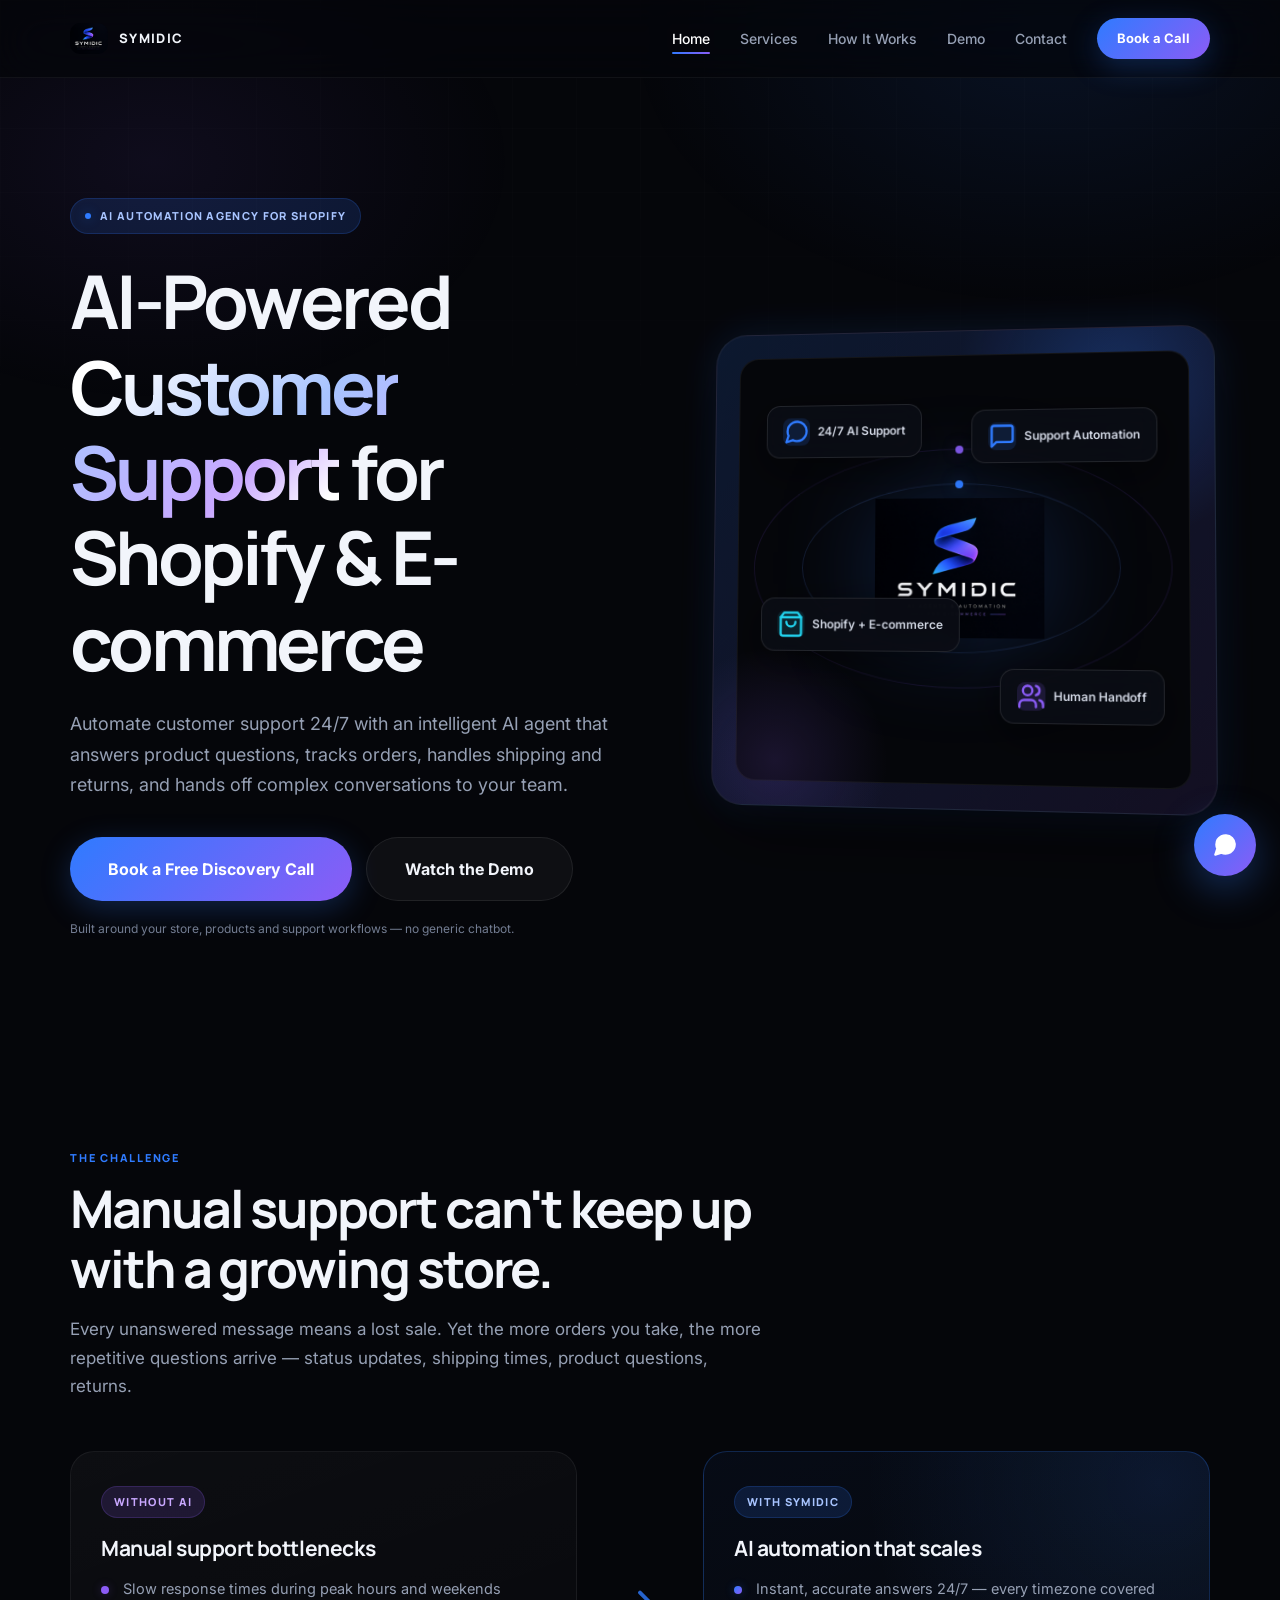
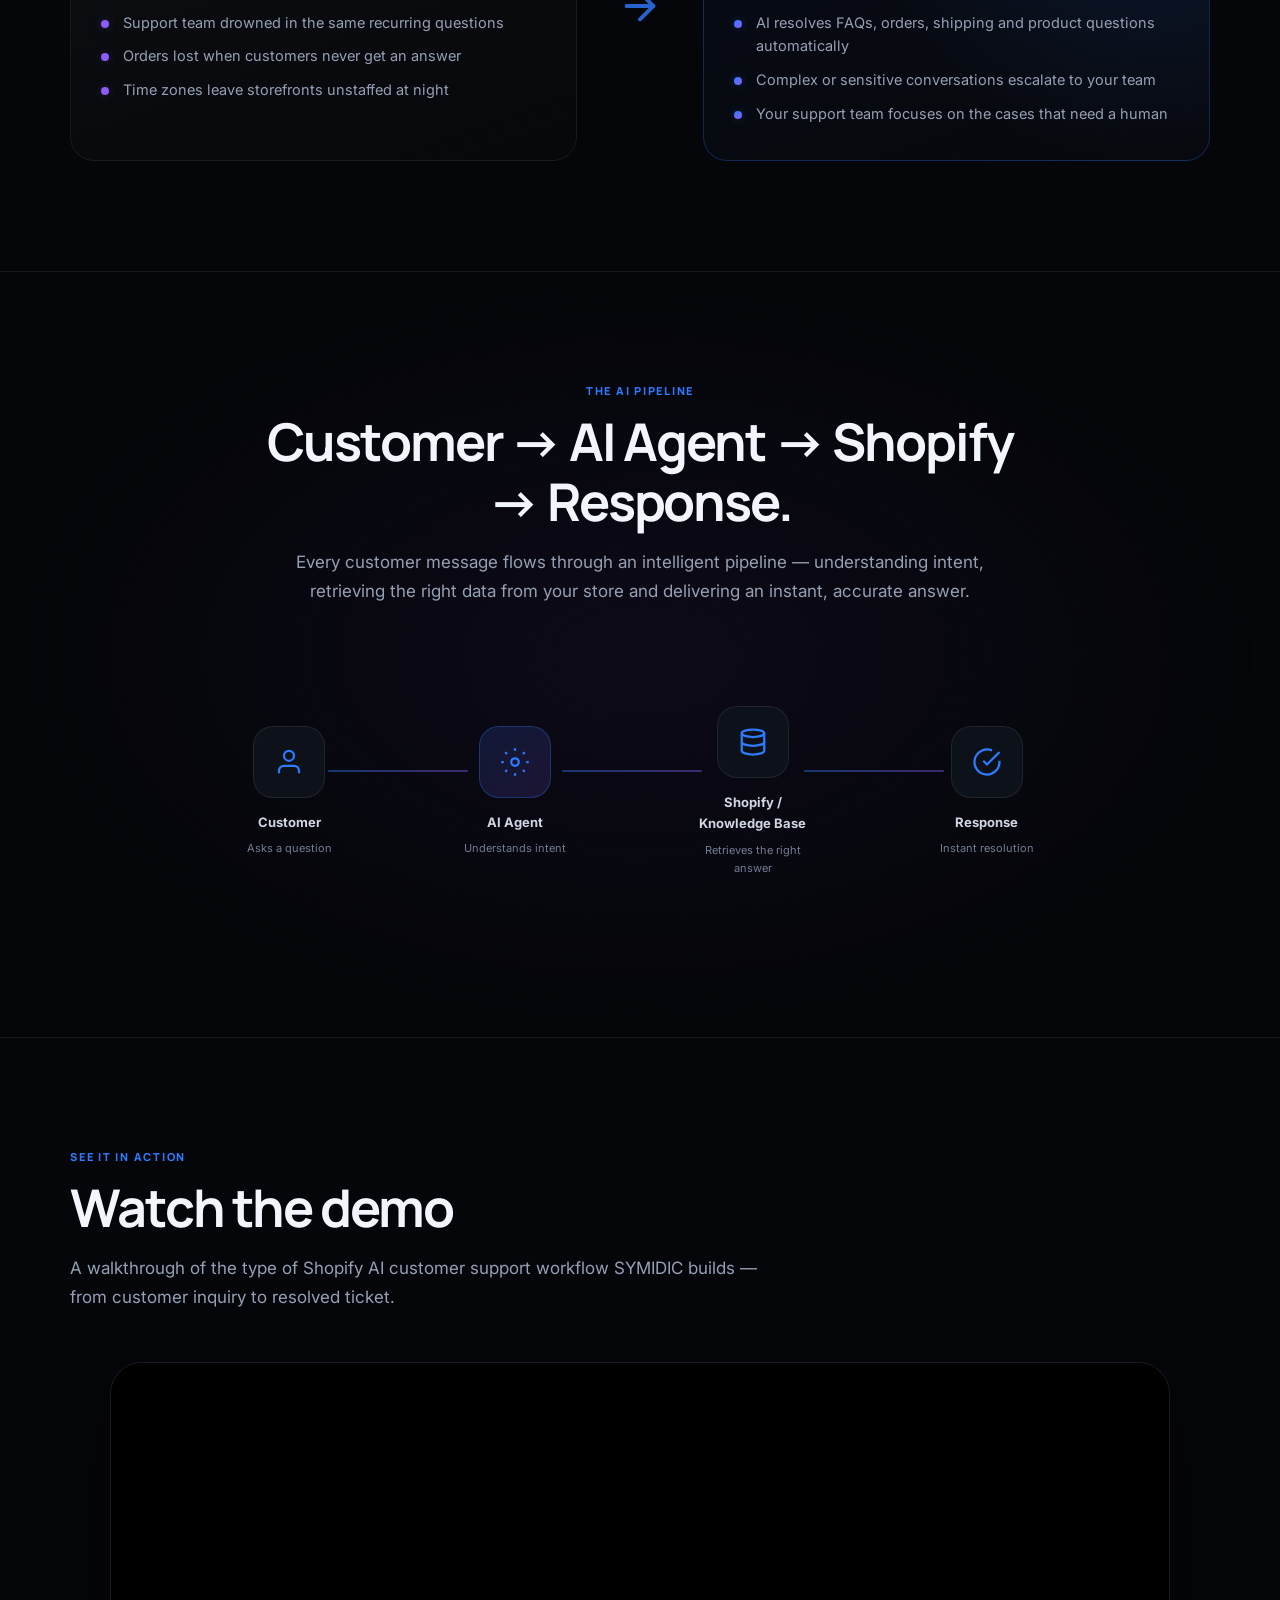
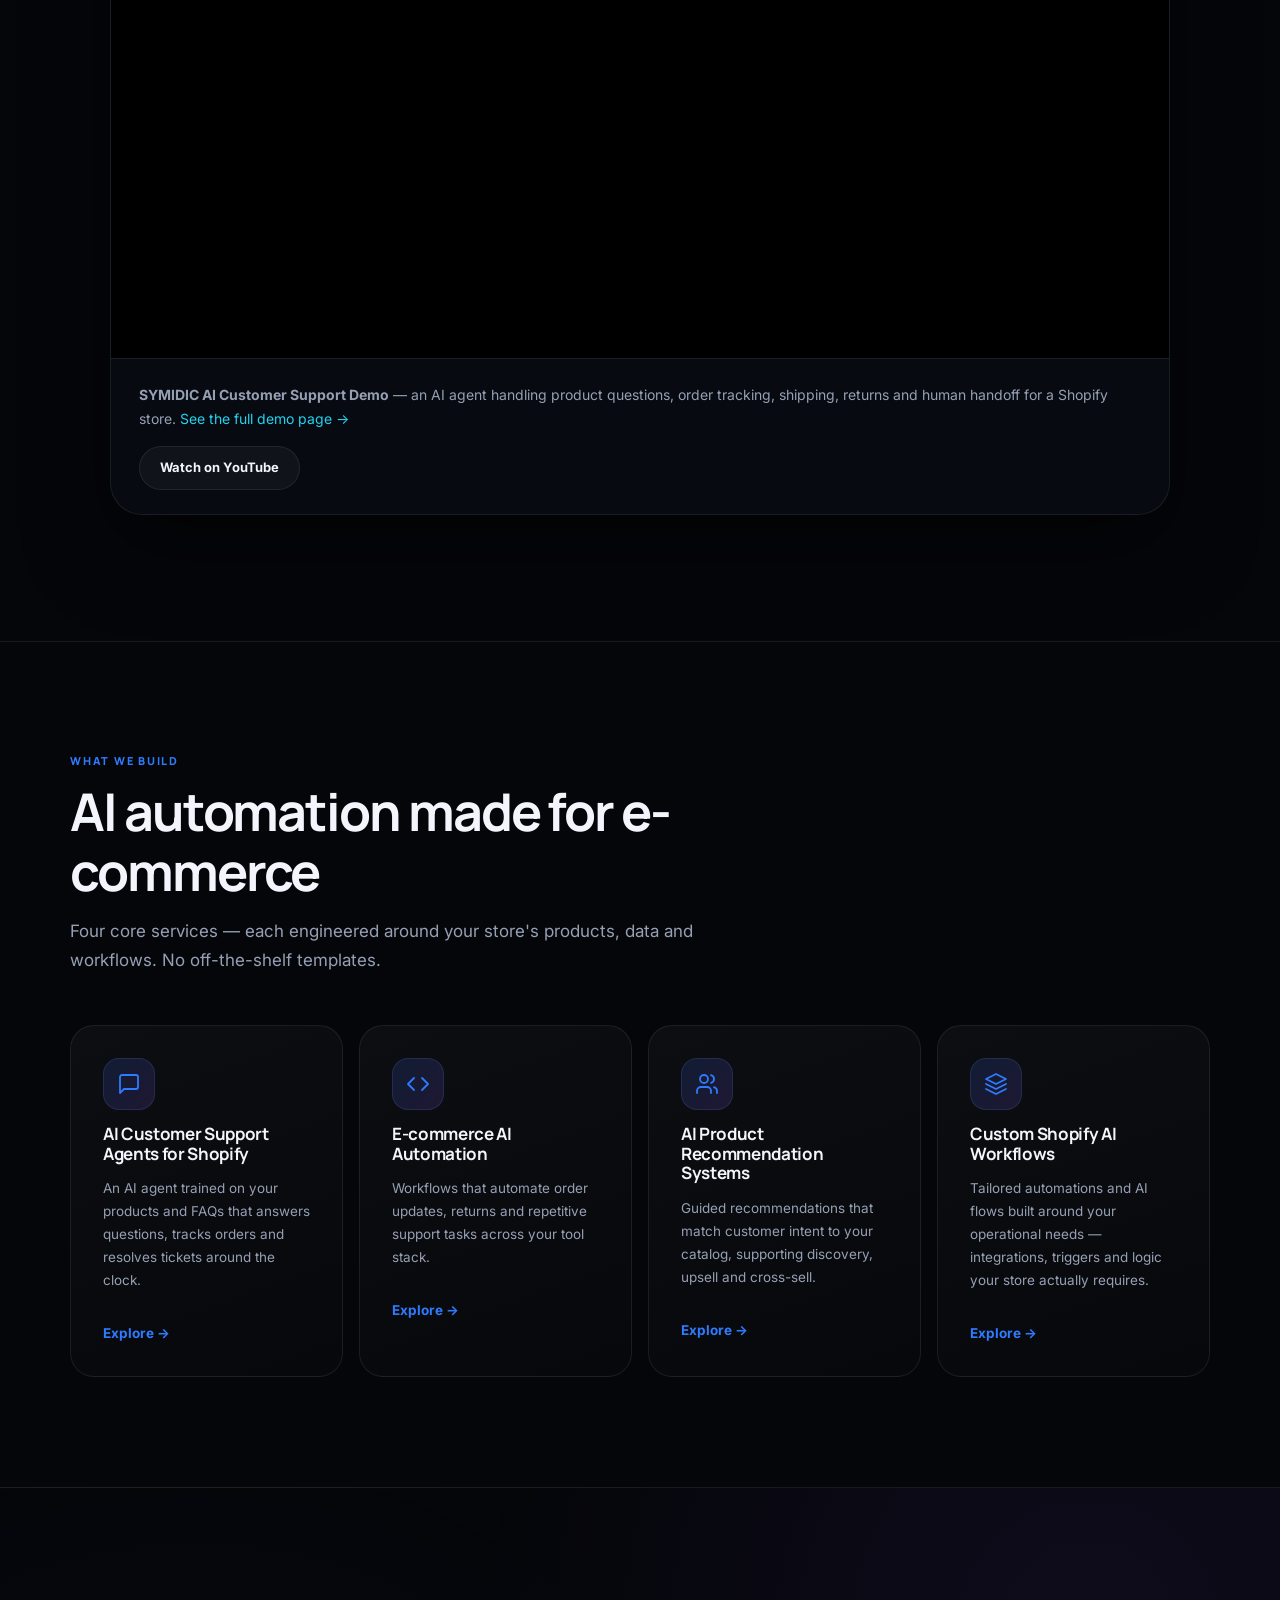
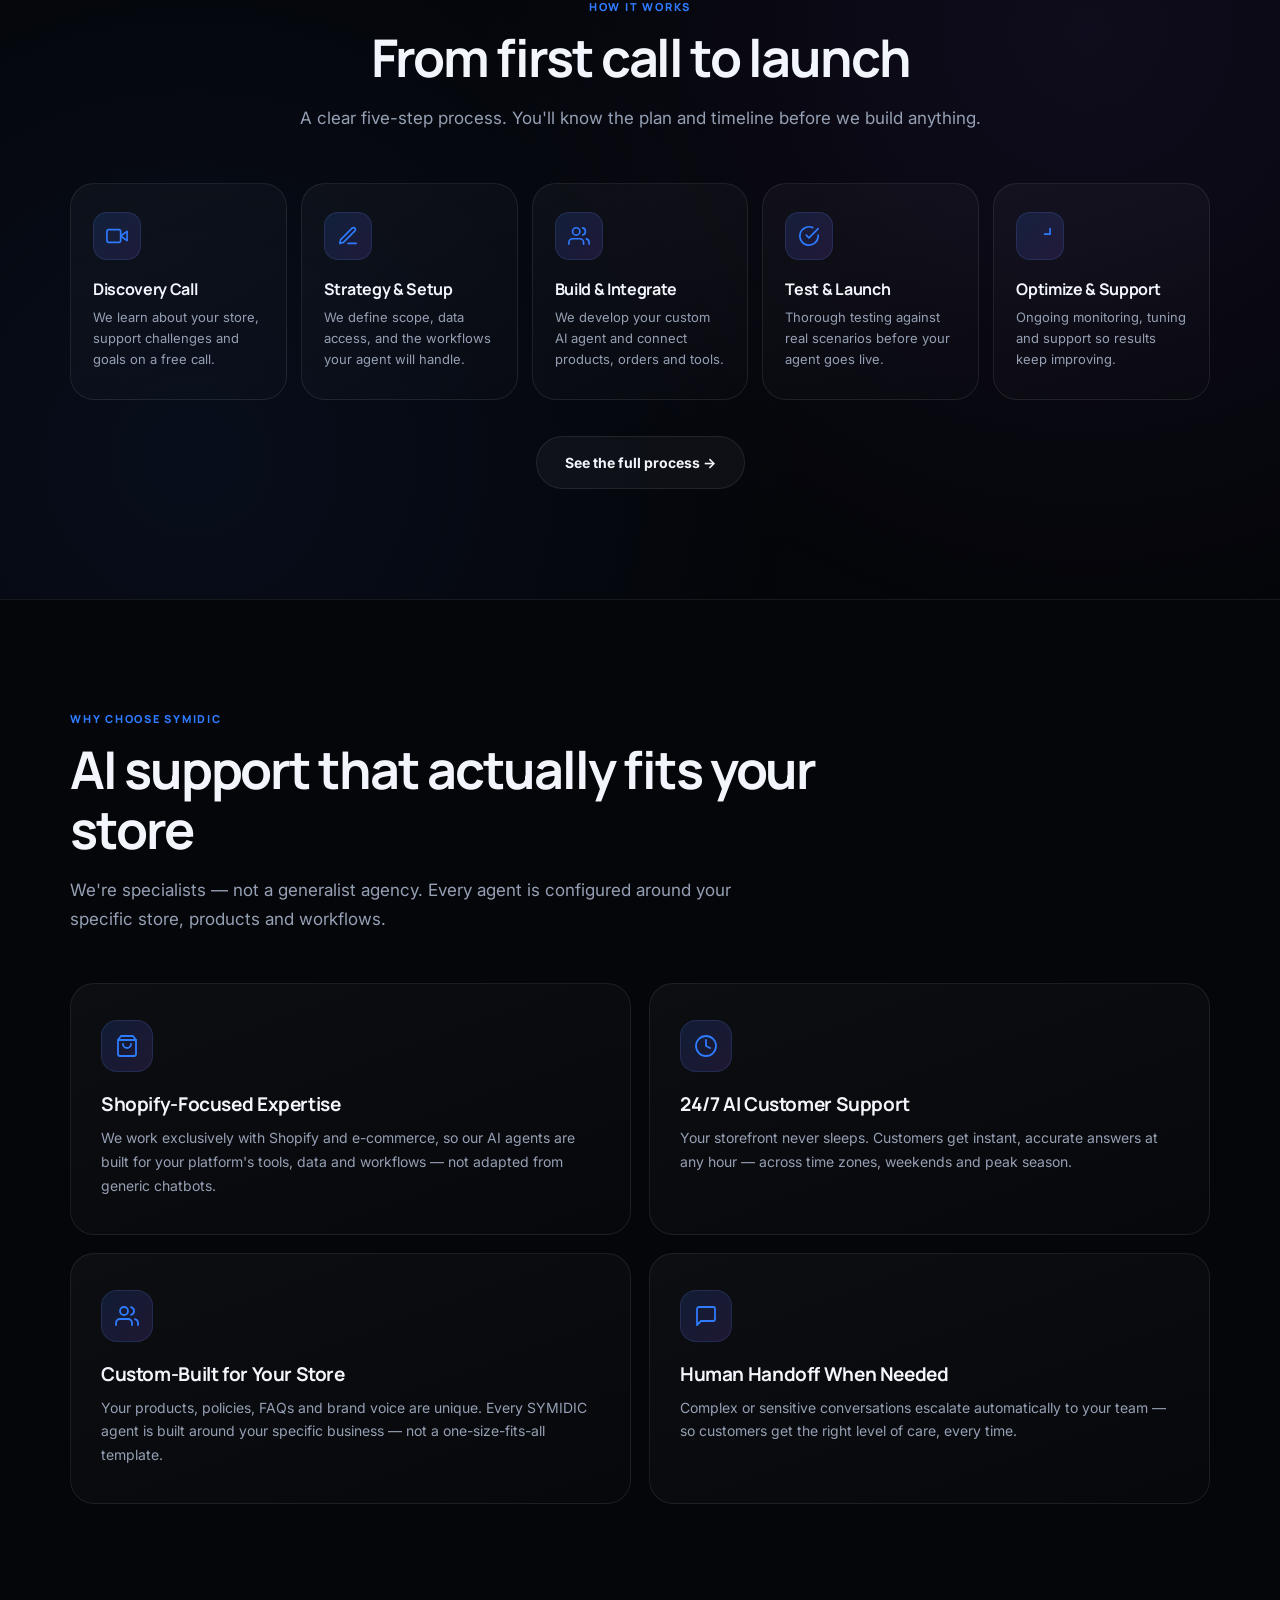
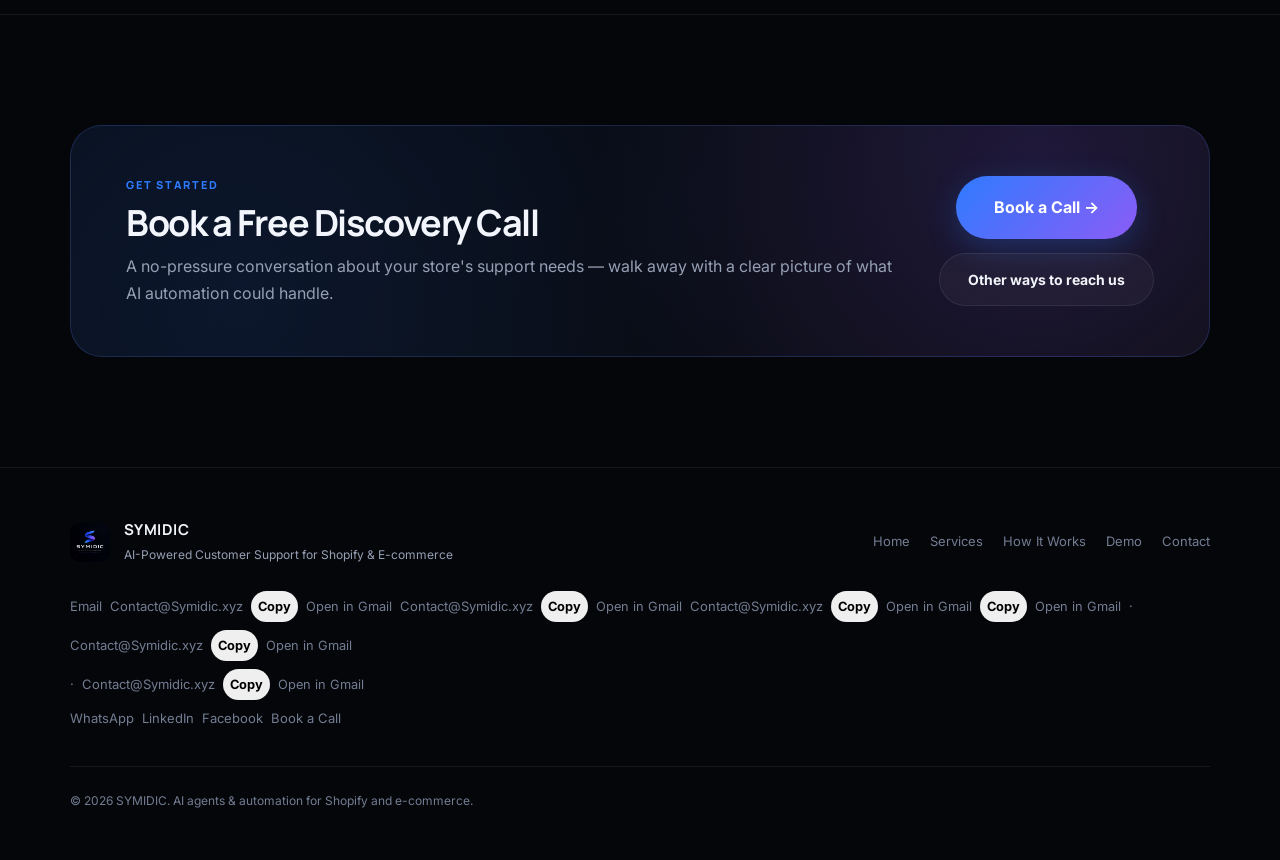
==== index.html @ 4565d1d0 "Update demo video and email links" ====
﻿<!DOCTYPE html>
<html lang="en">
<head>
  <meta charset="utf-8">
  <meta name="viewport" content="width=device-width, initial-scale=1">
  <title>SYMIDIC | AI Customer Support & Automation for Shopify E-commerce</title>
  <meta name="description" content="SYMIDIC is an AI automation agency for Shopify & e-commerce. We build AI customer support agents, e-commerce automation, product recommendations and custom Shopify AI workflows with 24/7 human handoff.">
  <meta name="keywords" content="AI automation agency, Shopify AI agent, AI customer support, e-commerce automation, Shopify AI automation, AI customer support agents for Shopify">
  <meta name="robots" content="index, follow, max-image-preview:large">
  <meta name="theme-color" content="#05060a">
  <link rel="canonical" href="https://symidic.xyz/">

  <!-- Open Graph -->
  <meta property="og:type" content="website">
  <meta property="og:site_name" content="SYMIDIC">
  <meta property="og:title" content="SYMIDIC | AI Customer Support & Automation for Shopify E-commerce">
  <meta property="og:description" content="AI automation agency for Shopify & e-commerce. AI customer support agents, e-commerce automation, AI product recommendations and custom Shopify AI workflows.">
  <meta property="og:url" content="https://symidic.xyz/">
  <meta property="og:image" content="https://symidic.xyz/assets/img/og-image.png">
  <meta property="og:image:width" content="1200">
  <meta property="og:image:height" content="630">
  <meta property="og:locale" content="en_US">

  <!-- Twitter -->
  <meta name="twitter:card" content="summary_large_image">
  <meta name="twitter:title" content="SYMIDIC | AI Customer Support & Automation for Shopify E-commerce">
  <meta name="twitter:description" content="AI automation agency for Shopify & e-commerce. AI customer support agents, automation, recommendations and custom Shopify AI workflows.">
  <meta name="twitter:image" content="https://symidic.xyz/assets/img/og-image.png">

  <!-- JSON-LD Structured Data -->
  <script type="application/ld+json">
  {
    "@context": "https://schema.org",
    "@type": "Organization",
    "name": "SYMIDIC",
    "url": "https://symidic.xyz/",
    "logo": {
      "@type": "ImageObject",
      "url": "https://symidic.xyz/assets/img/logo.png"
    },
    "description": "SYMIDIC is an AI automation agency focused on Shopify and e-commerce businesses. We build AI customer support agents, e-commerce automation, AI product recommendation systems and custom Shopify AI workflows.",
    "email": "Contact@Symidic.xyz",
    "sameAs": [
      "https://www.linkedin.com/in/ab-rehman-203a15419/",
      "https://www.facebook.com/profile.php",
      "https://wa.me/923037061168"
    ],
    "contactPoint": {
      "@type": "ContactPoint",
      "contactType": "customer support",
      "email": "Contact@Symidic.xyz",
      "url": "https://cal.com/symidic/symidic-discovery-call"
    }
  }
  </script>
  <script type="application/ld+json">
  {
    "@context": "https://schema.org",
    "@type": "Service",
    "serviceType": "AI automation for Shopify and e-commerce",
    "provider": {
      "@type": "Organization",
      "name": "SYMIDIC",
      "url": "https://symidic.xyz/"
    },
    "areaServed": "Worldwide",
    "description": "AI-powered customer support agents, e-commerce AI automation, AI product recommendation systems and custom Shopify AI workflows built for Shopify stores and e-commerce businesses.",
    "offers": {
      "@type": "Offer",
      "url": "https://symidic.xyz/services.html",
      "availability": "https://schema.org/InStock"
    }
  }
  </script>

  <!-- Fonts -->
  <link rel="preconnect" href="https://fonts.googleapis.com">
  <link rel="preconnect" href="https://fonts.gstatic.com" crossorigin>
  <link href="https://fonts.googleapis.com/css2?family=Inter:wght@400;500;600;700&family=Manrope:wght@400;500;600;700;800&display=swap" rel="stylesheet">

  <!-- Favicon -->
  <link rel="icon" type="image/png" sizes="128x128" href="assets/img/favicon.png">
  <link rel="apple-touch-icon" href="assets/img/logo.png">

  <!-- Styles -->
  <link rel="stylesheet" href="assets/css/styles.css">
</head>
<body>

  <!-- Scroll Progress -->
  <div class="scroll-progress" aria-hidden="true"></div>

  <!-- ================================================================
       NAVIGATION
       ================================================================ -->
  <header class="nav">
    <div class="container nav-inner">
      <a class="brand" href="index.html" aria-label="SYMIDIC home">
        <img src="assets/img/logo-nav.png" alt="SYMIDIC logo" width="38" height="31">
        <span>SYMIDIC</span>
      </a>
      <nav class="nav-links" aria-label="Primary navigation">
        <a class="active" href="index.html">Home</a>
        <a href="services.html">Services</a>
        <a href="how-it-works.html">How It Works</a>
        <a href="demo.html">Demo</a>
        <a href="contact.html">Contact</a>
        <a class="btn btn-primary btn-sm" href="https://cal.com/symidic/symidic-discovery-call" target="_blank" rel="noopener">Book a Call</a>
      </nav>
      <button class="menu-toggle" aria-label="Toggle navigation">
        <span></span><span></span><span></span>
      </button>
    </div>
  </header>

  <main id="top">

    <!-- ================================================================
         1. HERO
         ================================================================ -->
    <section class="hero" aria-labelledby="hero-title">
      <div class="container hero-grid">
        <div>
          <div class="eyebrow hero-entrance">
            <span class="dot"></span> AI Automation Agency for Shopify
          </div>
          <h1 id="hero-title" class="hero-entrance hero-entrance-delay-1">
            AI-Powered <span class="gradient-spectrum">Customer Support</span> for Shopify &amp; E-commerce
          </h1>
          <p class="lead hero-entrance hero-entrance-delay-2">
            Automate customer support 24/7 with an intelligent AI agent that answers product questions, tracks orders, handles shipping and returns, and hands off complex conversations to your team.
          </p>
          <div class="hero-actions hero-entrance hero-entrance-delay-3">
            <a class="btn btn-primary btn-lg" href="https://cal.com/symidic/symidic-discovery-call" target="_blank" rel="noopener">Book a Free Discovery Call</a>
            <a class="btn btn-secondary btn-lg" href="demo.html">Watch the Demo</a>
          </div>
          <div class="hero-note hero-entrance hero-entrance-delay-4">Built around your store, products and support workflows — no generic chatbot.</div>
        </div>

        <div class="hero-visual hero-entrance hero-entrance-delay-2">
          <div class="visual-core">
            <div class="orbit"></div>
            <div class="orbit orbit-2"></div>
            <img class="logo-mark" src="assets/img/logo-hero.png" alt="SYMIDIC AI customer support and automation for Shopify stores" width="170" height="170">

            <div class="float-card fc-1">
              <span class="fc-icon blue">
                <svg viewBox="0 0 24 24" fill="none" stroke="currentColor" stroke-width="2" stroke-linecap="round" stroke-linejoin="round"><path d="M21 11.5a8.38 8.38 0 0 1-.9 3.8 8.5 8.5 0 0 1-7.6 4.7 8.38 8.38 0 0 1-3.8-.9L3 21l1.9-5.7a8.38 8.38 0 0 1-.9-3.8 8.5 8.5 0 0 1 4.7-7.6 8.38 8.38 0 0 1 3.8-.9h.5a8.48 8.48 0 0 1 8 8v.5z"></path></svg>
              </span> 24/7 AI Support
            </div>
            <div class="float-card fc-2">
              <span class="fc-icon violet">
                <svg viewBox="0 0 24 24" fill="none" stroke="currentColor" stroke-width="2" stroke-linecap="round" stroke-linejoin="round"><path d="M16 21v-2a4 4 0 0 0-4-4H6a4 4 0 0 0-4 4v2"></path><circle cx="9" cy="7" r="4"></circle><path d="M22 21v-2a4 4 0 0 0-3-3.87"></path><path d="M16 3.13a4 4 0 0 1 0 7.75"></path></svg>
              </span> Human Handoff
            </div>
            <div class="float-card fc-3">
              <span class="fc-icon cyan">
                <svg viewBox="0 0 24 24" fill="none" stroke="currentColor" stroke-width="2" stroke-linecap="round" stroke-linejoin="round"><path d="M6 2L3 6v14a2 2 0 0 0 2 2h14a2 2 0 0 0 2-2V6l-3-4z"></path><line x1="3" y1="6" x2="21" y2="6"></line><path d="M16 10a4 4 0 0 1-8 0"></path></svg>
              </span> Shopify + E-commerce
            </div>
            <div class="float-card fc-4">
              <span class="fc-icon blue">
                <svg viewBox="0 0 24 24" fill="none" stroke="currentColor" stroke-width="2" stroke-linecap="round" stroke-linejoin="round"><path d="M21 15a2 2 0 0 1-2 2H7l-4 4V5a2 2 0 0 1 2-2h14a2 2 0 0 1 2 2z"></path></svg>
              </span> Support Automation
            </div>
          </div>
        </div>
      </div>
    </section>

    <!-- ================================================================
         2. PROBLEM / SOLUTION
         ================================================================ -->
    <section class="section" id="problem" aria-labelledby="problem-title">
      <div class="container">
        <div class="section-head reveal">
          <div class="kicker">The challenge</div>
          <h2 id="problem-title">Manual support can't keep up with a growing store.</h2>
          <p class="section-sub">Every unanswered message means a lost sale. Yet the more orders you take, the more repetitive questions arrive — status updates, shipping times, product questions, returns.</p>
        </div>

        <div class="problem-grid">
          <article class="ps-card pain reveal">
            <div class="ps-tag pain">Without AI</div>
            <h3>Manual support bottlenecks</h3>
            <ul>
              <li>Slow response times during peak hours and weekends</li>
              <li>Support team drowned in the same recurring questions</li>
              <li>Orders lost when customers never get an answer</li>
              <li>Time zones leave storefronts unstaffed at night</li>
            </ul>
          </article>

          <div class="ps-arrow reveal reveal-delay-2" aria-hidden="true">
            <svg viewBox="0 0 24 24" fill="none" stroke="currentColor" stroke-width="2" stroke-linecap="round" stroke-linejoin="round"><line x1="5" y1="12" x2="19" y2="12"></line><polyline points="12 5 19 12 12 19"></polyline></svg>
          </div>

          <article class="ps-card solution reveal reveal-delay-1">
            <div class="ps-tag solution">With SYMIDIC</div>
            <h3>AI automation that scales</h3>
            <ul>
              <li>Instant, accurate answers 24/7 — every timezone covered</li>
              <li>AI resolves FAQs, orders, shipping and product questions automatically</li>
              <li>Complex or sensitive conversations escalate to your team</li>
              <li>Your support team focuses on the cases that need a human</li>
            </ul>
          </article>
        </div>
      </div>
    </section>

    <!-- ================================================================
         3. AI WORKFLOW
         ================================================================ -->
    <section class="section agent-section" id="flow" aria-labelledby="flow-title">
      <div class="container">
        <div class="section-head center reveal">
          <div class="kicker">The AI pipeline</div>
          <h2 id="flow-title">Customer → AI Agent → Shopify → Response.</h2>
          <p class="section-sub" style="margin-left:auto;margin-right:auto;">Every customer message flows through an intelligent pipeline — understanding intent, retrieving the right data from your store and delivering an instant, accurate answer.</p>
        </div>

        <div class="agent-flow reveal" aria-hidden="true">
          <!-- Customer -->
          <div class="af-node">
            <div class="af-icon">
              <svg viewBox="0 0 24 24"><path d="M20 21v-2a4 4 0 0 0-4-4H8a4 4 0 0 0-4 4v2"></path><circle cx="12" cy="7" r="4"></circle></svg>
            </div>
            <div class="af-label">Customer</div>
            <div class="af-sublabel">Asks a question</div>
          </div>

          <div class="af-connector"></div>

          <!-- AI Agent -->
          <div class="af-node agent">
            <div class="af-icon">
              <svg viewBox="0 0 24 24"><circle cx="12" cy="12" r="3"></circle><path d="M12 1v2M12 21v2M4.22 4.22l1.42 1.42M18.36 18.36l1.42 1.42M1 12h2M21 12h2M4.22 19.78l1.42-1.42M18.36 5.64l1.42-1.42"></path></svg>
            </div>
            <div class="af-label">AI Agent</div>
            <div class="af-sublabel">Understands intent</div>
          </div>

          <div class="af-connector"></div>

          <!-- Shopify / Knowledge Base -->
          <div class="af-node">
            <div class="af-icon">
              <svg viewBox="0 0 24 24"><ellipse cx="12" cy="5" rx="9" ry="3"></ellipse><path d="M21 12c0 1.66-4 3-9 3s-9-1.34-9-3"></path><path d="M3 5v14c0 1.66 4 3 9 3s9-1.34 9-3V5"></path></svg>
            </div>
            <div class="af-label">Shopify / Knowledge Base</div>
            <div class="af-sublabel">Retrieves the right answer</div>
          </div>

          <div class="af-connector"></div>

          <!-- Response -->
          <div class="af-node">
            <div class="af-icon">
              <svg viewBox="0 0 24 24"><path d="M22 11.08V12a10 10 0 1 1-5.93-9.14"></path><polyline points="22 4 12 14.01 9 11.01"></polyline></svg>
            </div>
            <div class="af-label">Response</div>
            <div class="af-sublabel">Instant resolution</div>
          </div>
        </div>
      </div>
    </section>

    <!-- ================================================================
         4. DEMO PREVIEW
         ================================================================ -->
    <section class="section" id="demo" aria-labelledby="demo-title">
      <div class="container">
        <div class="section-head reveal">
          <div class="kicker">See it in action</div>
          <h2 id="demo-title">Watch the demo</h2>
          <p class="section-sub">A walkthrough of the type of Shopify AI customer support workflow SYMIDIC builds — from customer inquiry to resolved ticket.</p>
        </div>

        <figure class="demo-wrap reveal">
          <div class="video-container">
            <iframe
              src="https://www.youtube.com/embed/1yyhSkrMWWg"
              title="SYMIDIC AI demo video — AI customer support for Shopify stores"
              width="560"
              height="315"
              frameborder="0"
              loading="lazy"
              referrerpolicy="strict-origin-when-cross-origin"
              allow="accelerometer; autoplay; clipboard-write; encrypted-media; gyroscope; picture-in-picture; web-share"
              allowfullscreen></iframe>
          </div>
          <figcaption class="demo-caption">
            <p><strong>SYMIDIC AI Customer Support Demo</strong> — an AI agent handling product questions, order tracking, shipping, returns and human handoff for a Shopify store. <a href="demo.html" style="color:var(--cyan);">See the full demo page →</a></p>
            <div style="margin-top:16px;">
              <a class="btn btn-secondary btn-sm" href="https://youtu.be/1yyhSkrMWWg" target="_blank" rel="noopener">Watch on YouTube</a>
            </div>
          </figcaption>
        </figure>
      </div>
    </section>

    <!-- ================================================================
         5. SERVICES
         ================================================================ -->
    <section class="section" id="services" aria-labelledby="services-title">
      <div class="container">
        <div class="section-head reveal">
          <div class="kicker">What we build</div>
          <h2 id="services-title">AI automation made for e-commerce</h2>
          <p class="section-sub">Four core services — each engineered around your store's products, data and workflows. No off-the-shelf templates.</p>
        </div>

        <div class="grid-4">
          <article class="service-card reveal">
            <div class="svc-icon">
              <svg viewBox="0 0 24 24" fill="none" stroke="currentColor" stroke-width="1.8" stroke-linecap="round" stroke-linejoin="round"><path d="M21 15a2 2 0 0 1-2 2H7l-4 4V5a2 2 0 0 1 2-2h14a2 2 0 0 1 2 2z"></path></svg>
            </div>
            <h3>AI Customer Support Agents for Shopify</h3>
            <p>An AI agent trained on your products and FAQs that answers questions, tracks orders and resolves tickets around the clock.</p>
            <a class="link-arrow" href="services.html">Explore →</a>
          </article>

          <article class="service-card reveal reveal-delay-1">
            <div class="svc-icon">
              <svg viewBox="0 0 24 24" fill="none" stroke="currentColor" stroke-width="1.8" stroke-linecap="round" stroke-linejoin="round"><polyline points="16 18 22 12 16 6"></polyline><polyline points="8 6 2 12 8 18"></polyline></svg>
            </div>
            <h3>E-commerce AI Automation</h3>
            <p>Workflows that automate order updates, returns and repetitive support tasks across your tool stack.</p>
            <a class="link-arrow" href="services.html">Explore →</a>
          </article>

          <article class="service-card reveal reveal-delay-2">
            <div class="svc-icon">
              <svg viewBox="0 0 24 24" fill="none" stroke="currentColor" stroke-width="1.8" stroke-linecap="round" stroke-linejoin="round"><path d="M16 21v-2a4 4 0 0 0-4-4H6a4 4 0 0 0-4 4v2"></path><circle cx="9" cy="7" r="4"></circle><path d="M22 21v-2a4 4 0 0 0-3-3.87"></path><path d="M16 3.13a4 4 0 0 1 0 7.75"></path></svg>
            </div>
            <h3>AI Product Recommendation Systems</h3>
            <p>Guided recommendations that match customer intent to your catalog, supporting discovery, upsell and cross-sell.</p>
            <a class="link-arrow" href="services.html">Explore →</a>
          </article>

          <article class="service-card reveal reveal-delay-3">
            <div class="svc-icon">
              <svg viewBox="0 0 24 24" fill="none" stroke="currentColor" stroke-width="1.8" stroke-linecap="round" stroke-linejoin="round"><path d="M12 2L2 7l10 5 10-5-10-5z"></path><path d="M2 17l10 5 10-5"></path><path d="M2 12l10 5 10-5"></path></svg>
            </div>
            <h3>Custom Shopify AI Workflows</h3>
            <p>Tailored automations and AI flows built around your operational needs — integrations, triggers and logic your store actually requires.</p>
            <a class="link-arrow" href="services.html">Explore →</a>
          </article>
        </div>
      </div>
    </section>

    <!-- ================================================================
         6. HOW IT WORKS (preview)
         ================================================================ -->
    <section class="section process-section" id="process" aria-labelledby="process-title">
      <div class="container">
        <div class="section-head center reveal">
          <div class="kicker">How it works</div>
          <h2 id="process-title">From first call to launch</h2>
          <p class="section-sub" style="margin-left:auto;margin-right:auto;">A clear five-step process. You'll know the plan and timeline before we build anything.</p>
        </div>

        <div class="process-steps">
          <div class="process-step reveal">
            <div class="ps-dot">
              <svg viewBox="0 0 24 24" fill="none" stroke="currentColor" stroke-width="2" stroke-linecap="round" stroke-linejoin="round"><path d="M23 7l-7 5 7 5V7z"></path><rect x="1" y="5" width="15" height="14" rx="2" ry="2"></rect></svg>
            </div>
            <h3>Discovery Call</h3>
            <p>We learn about your store, support challenges and goals on a free call.</p>
          </div>
          <div class="process-step reveal reveal-delay-1">
            <div class="ps-dot">
              <svg viewBox="0 0 24 24" fill="none" stroke="currentColor" stroke-width="2" stroke-linecap="round" stroke-linejoin="round"><path d="M12 20h9"></path><path d="M16.5 3.5a2.121 2.121 0 0 1 3 3L7 19l-4 1 1-4L16.5 3.5z"></path></svg>
            </div>
            <h3>Strategy &amp; Setup</h3>
            <p>We define scope, data access, and the workflows your agent will handle.</p>
          </div>
          <div class="process-step reveal reveal-delay-2">
            <div class="ps-dot">
              <svg viewBox="0 0 24 24" fill="none" stroke="currentColor" stroke-width="2" stroke-linecap="round" stroke-linejoin="round"><path d="M17 21v-2a4 4 0 0 0-4-4H5a4 4 0 0 0-4 4v2"></path><circle cx="9" cy="7" r="4"></circle><path d="M23 21v-2a4 4 0 0 0-3-3.87"></path><path d="M16 3.13a4 4 0 0 1 0 7.75"></path></svg>
            </div>
            <h3>Build &amp; Integrate</h3>
            <p>We develop your custom AI agent and connect products, orders and tools.</p>
          </div>
          <div class="process-step reveal reveal-delay-3">
            <div class="ps-dot">
              <svg viewBox="0 0 24 24" fill="none" stroke="currentColor" stroke-width="2" stroke-linecap="round" stroke-linejoin="round"><path d="M22 11.08V12a10 10 0 1 1-5.93-9.14"></path><polyline points="22 4 12 14.01 9 11.01"></polyline></svg>
            </div>
            <h3>Test &amp; Launch</h3>
            <p>Thorough testing against real scenarios before your agent goes live.</p>
          </div>
          <div class="process-step reveal reveal-delay-4">
            <div class="ps-dot">
              <svg viewBox="0 0 24 24" fill="none" stroke="currentColor" stroke-width="2" stroke-linecap="round" stroke-linejoin="round"><polyline points="23 4 23 10 17 10"></polyline><polyline points="20.49 15a9 9 0 1 1-2.12-9.36L23 10"></polyline></svg>
            </div>
            <h3>Optimize &amp; Support</h3>
            <p>Ongoing monitoring, tuning and support so results keep improving.</p>
          </div>
        </div>

        <div style="text-align:center;margin-top:36px;">
          <a class="btn btn-secondary" href="how-it-works.html">See the full process →</a>
        </div>
      </div>
    </section>

    <!-- ================================================================
         7. WHY CHOOSE SYMIDIC
         ================================================================ -->
    <section class="section" id="why" aria-labelledby="why-title">
      <div class="container">
        <div class="section-head reveal">
          <div class="kicker">Why choose SYMIDIC</div>
          <h2 id="why-title">AI support that actually fits your store</h2>
          <p class="section-sub">We're specialists — not a generalist agency. Every agent is configured around your specific store, products and workflows.</p>
        </div>

        <div class="why-grid">
          <article class="why-card reveal">
            <div class="why-icon">
              <svg viewBox="0 0 24 24" fill="none" stroke="currentColor" stroke-width="1.8" stroke-linecap="round" stroke-linejoin="round"><path d="M6 2L3 6v14a2 2 0 0 0 2 2h14a2 2 0 0 0 2-2V6l-3-4z"></path><line x1="3" y1="6" x2="21" y2="6"></line><path d="M16 10a4 4 0 0 1-8 0"></path></svg>
            </div>
            <h3>Shopify-Focused Expertise</h3>
            <p>We work exclusively with Shopify and e-commerce, so our AI agents are built for your platform's tools, data and workflows — not adapted from generic chatbots.</p>
          </article>

          <article class="why-card reveal reveal-delay-1">
            <div class="why-icon">
              <svg viewBox="0 0 24 24" fill="none" stroke="currentColor" stroke-width="1.8" stroke-linecap="round" stroke-linejoin="round"><circle cx="12" cy="12" r="10"></circle><polyline points="12 6 12 12 16 14"></polyline></svg>
            </div>
            <h3>24/7 AI Customer Support</h3>
            <p>Your storefront never sleeps. Customers get instant, accurate answers at any hour — across time zones, weekends and peak season.</p>
          </article>

          <article class="why-card reveal reveal-delay-2">
            <div class="why-icon">
              <svg viewBox="0 0 24 24" fill="none" stroke="currentColor" stroke-width="1.8" stroke-linecap="round" stroke-linejoin="round"><path d="M17 21v-2a4 4 0 0 0-4-4H5a4 4 0 0 0-4 4v2"></path><circle cx="9" cy="7" r="4"></circle><path d="M23 21v-2a4 4 0 0 0-3-3.87"></path><path d="M16 3.13a4 4 0 0 1 0 7.75"></path></svg>
            </div>
            <h3>Custom-Built for Your Store</h3>
            <p>Your products, policies, FAQs and brand voice are unique. Every SYMIDIC agent is built around your specific business — not a one-size-fits-all template.</p>
          </article>

          <article class="why-card reveal reveal-delay-3">
            <div class="why-icon">
              <svg viewBox="0 0 24 24" fill="none" stroke="currentColor" stroke-width="1.8" stroke-linecap="round" stroke-linejoin="round"><path d="M21 15a2 2 0 0 1-2 2H7l-4 4V5a2 2 0 0 1 2-2h14a2 2 0 0 1 2 2z"></path></svg>
            </div>
            <h3>Human Handoff When Needed</h3>
            <p>Complex or sensitive conversations escalate automatically to your team — so customers get the right level of care, every time.</p>
          </article>
        </div>
      </div>
    </section>

    <!-- ================================================================
         8. CTA
         ================================================================ -->
    <section class="section" id="contact" aria-labelledby="contact-title">
      <div class="container">
        <div class="cta-banner reveal">
          <div>
            <div class="kicker" style="margin-bottom:8px;">Get started</div>
            <h2 id="contact-title">Book a Free Discovery Call</h2>
            <p>A no-pressure conversation about your store's support needs — walk away with a clear picture of what AI automation could handle.</p>
          </div>
          <div style="display:flex;flex-direction:column;gap:14px;align-items:center;">
            <a class="btn btn-primary btn-lg" href="https://cal.com/symidic/symidic-discovery-call" target="_blank" rel="noopener">Book a Call →</a>
            <a class="btn btn-secondary" href="contact.html">Other ways to reach us</a>
          </div>
        </div>
      </div>
    </section>

  </main>

  <!-- ================================================================
       FOOTER
       ================================================================ -->
  <footer class="footer">
    <div class="container">
      <div class="footer-grid">
        <div class="footer-brand">
          <img src="assets/img/logo.png" alt="SYMIDIC logo" width="40" height="40">
          <div>
            <strong>SYMIDIC</strong>
            <p>AI-Powered Customer Support for Shopify &amp; E-commerce</p>
          </div>
        </div>
        <div class="footer-links">
          <a href="index.html">Home</a>
          <a href="services.html">Services</a>
          <a href="how-it-works.html">How It Works</a>
          <a href="demo.html">Demo</a>
          <a href="contact.html">Contact</a>
        </div>
      </div>
      <div class="footer-grid" style="justify-content:space-between;margin-top:26px;">
        <div class="footer-links">
                    <span style="display:flex; flex-wrap:wrap; gap:8px; align-items:center;">
                      <span style="display:flex; flex-wrap:wrap; gap:8px; align-items:center;">
            <span style="display:flex; flex-wrap:wrap; gap:8px; align-items:center;"><span style="display:flex; flex-wrap:wrap; gap:8px; align-items:center;"><span style="display:flex; flex-wrap:wrap; gap:8px; align-items:center;"><span style="display:flex; flex-wrap:wrap; gap:8px; align-items:center;"><span style="display:flex; flex-wrap:wrap; gap:8px; align-items:center;"><span style="display:flex; flex-wrap:wrap; gap:8px; align-items:center;"><a href="mailto:Contact@Symidic.xyz" target="_top">Email</a> <span>Contact@Symidic.xyz</span><button class="btn btn-ghost btn-sm copy-email" data-email="Contact@Symidic.xyz" style="font-size: 0.8rem; padding: 4px 6px;">Copy</button><a href="https://mail.google.com/mail/?view=cm&fs=1&to=Contact@Symidic.xyz" target="_blank" rel="noopener" style="font-size: 0.8rem;">Open in Gmail</a></span> <span>Contact@Symidic.xyz</span><button class="btn btn-ghost btn-sm copy-email" data-email="Contact@Symidic.xyz" style="font-size: 0.8rem; padding: 4px 6px;">Copy</button><a href="https://mail.google.com/mail/?view=cm&fs=1&to=Contact@Symidic.xyz" target="_blank" rel="noopener" style="font-size: 0.8rem;">Open in Gmail</a></span> <span>Contact@Symidic.xyz</span><button class="btn btn-ghost btn-sm copy-email" data-email="Contact@Symidic.xyz" style="font-size: 0.8rem; padding: 4px 6px;">Copy</button><a href="https://mail.google.com/mail/?view=cm&fs=1&to=Contact@Symidic.xyz" target="_blank" rel="noopener" style="font-size: 0.8rem;">Open in Gmail</a></span><button class="btn btn-ghost btn-sm copy-email" data-email="Contact@Symidic.xyz" style="font-size: 0.8rem; padding: 4px 6px;">Copy</button><a href="https://mail.google.com/mail/?view=cm&fs=1&to=Contact@Symidic.xyz" target="_blank" rel="noopener" style="font-size: 0.8rem;">Open in Gmail</a></span> · <span>Contact@Symidic.xyz</span>
            <button class="btn btn-ghost btn-sm copy-email" data-email="Contact@Symidic.xyz" style="font-size: 0.8rem; padding: 4px 6px;">Copy</button>
            <a href="https://mail.google.com/mail/?view=cm&fs=1&to=Contact@Symidic.xyz" target="_blank" rel="noopener" style="font-size: 0.8rem;">Open in Gmail</a>
          </span> · <span>Contact@Symidic.xyz</span>
            <button class="btn btn-ghost btn-sm copy-email" data-email="Contact@Symidic.xyz" style="font-size: 0.8rem; padding: 4px 6px;">Copy</button>
            <a href="https://mail.google.com/mail/?view=cm&fs=1&to=Contact@Symidic.xyz" target="_blank" rel="noopener" style="font-size: 0.8rem;">Open in Gmail</a>
          </span>
          <a href="https://wa.me/923037061168" target="_blank" rel="noopener">WhatsApp</a>
          <a href="https://www.linkedin.com/in/ab-rehman-203a15419/" target="_blank" rel="noopener" aria-label="SYMIDIC on LinkedIn">LinkedIn</a>
          <a href="https://www.facebook.com/profile.php" target="_blank" rel="noopener" aria-label="SYMIDIC on Facebook">Facebook</a>
          <a href="https://cal.com/symidic/symidic-discovery-call" target="_blank" rel="noopener">Book a Call</a>
        </div>
      </div>
      <div class="footer-bottom">
        <p>© 2026 SYMIDIC. AI agents &amp; automation for Shopify and e-commerce.</p>
      </div>
    </div>
  </footer>

  <!-- Chatbot Widget -->
  <button class="chat-toggle" aria-label="Open SYMIDIC AI Assistant">
    <svg viewBox="0 0 24 24" fill="none" stroke="white" stroke-width="2" stroke-linecap="round" stroke-linejoin="round"><path d="M21 11.5a8.38 8.38 0 0 1-.9 3.8 8.5 8.5 0 0 1-7.6 4.7 8.38 8.38 0 0 1-3.8-.9L3 21l1.9-5.7a8.38 8.38 0 0 1-.9-3.8 8.5 8.5 0 0 1 4.7-7.6 8.38 8.38 0 0 1 3.8-.9h.5a8.48 8.48 0 0 1 8 8v.5z"></path></svg>
  </button>

  <section class="chat-widget" aria-label="SYMIDIC AI Assistant" role="dialog" aria-live="polite">
    <div class="chat-head">
      <div class="chat-head-info">
        <strong>SYMIDIC AI Assistant</strong>
        <small>Ask about our solutions &amp; process</small>
      </div>
      <button class="chat-close" aria-label="Close chat">×</button>
    </div>
    <div class="chat-messages">
      <div class="msg bot">Hi! 👋 I'm SYMIDIC's AI Assistant. I can answer questions about our Shopify AI customer support solutions, e-commerce automation, product recommendations, custom Shopify AI workflows and how to get started. How can I help?</div>
    </div>
    <div class="chat-typing"><div class="typing-dots"><span></span><span></span><span></span></div></div>
    <div class="chat-suggestions"></div>
    <div class="chat-input-bar">
      <input aria-label="Ask a question" placeholder="Ask about SYMIDIC…" autocomplete="off">
      <button aria-label="Send message">
        <svg viewBox="0 0 24 24"><line x1="22" y1="2" x2="11" y2="13"></line><polygon points="22 2 15 22 11 13 2 9 22 2"></polygon></svg>
      </button>
    </div>
  </section>

  <!-- Scripts -->
  <script src="assets/js/main.js" defer></script>
  <script src="assets/js/chatbot.js" defer></script>

</body>
</html>
---- assets/css/styles.css ----
/* ========================================================================
   SYMIDIC — Design System & Styles
   Premium AI SaaS / Technology-Agency Aesthetic
   ======================================================================== */

/* --- Design Tokens ---------------------------------------------------- */
:root {
  --font-display: 'Manrope', ui-sans-serif, system-ui, -apple-system, sans-serif;
  --font-body: 'Inter', ui-sans-serif, system-ui, -apple-system, sans-serif;
  --bg: #05060a;
  --bg2: #070910;
  --panel: #0a0d15;
  --panel2: #0d1119;
  --panel3: #10141f;
  --text: #f2f5fb;
  --text-dim: #d0d6e2;
  --muted: #96a0b4;
  --muted2: #737d92;
  --line: rgba(255,255,255,0.08);
  --line-hover: rgba(255,255,255,0.16);
  --blue: #2f7bff;
  --blue-mid: #3b82f6;
  --blue-dim: rgba(47,123,255,0.15);
  --blue-glow: rgba(47,123,255,0.35);
  --violet: #8b5cf6;
  --violet-dim: rgba(139,92,246,0.15);
  --violet-glow: rgba(139,92,246,0.25);
  --cyan: #22d3ee;
  --cyan-dim: rgba(34,211,238,0.12);
  --gradient: linear-gradient(135deg, #2f7bff 0%, #8b5cf6 100%);
  --gradient-soft: linear-gradient(135deg, rgba(47,123,255,0.15) 0%, rgba(139,92,246,0.1) 100%);
  --gradient-r: linear-gradient(135deg, #8b5cf6 0%, #2f7bff 100%);
  --radius-sm: 10px;
  --radius-md: 16px;
  --radius-lg: 24px;
  --radius-xl: 32px;
  --radius-full: 9999px;
  --shadow-sm: 0 4px 16px rgba(0,0,0,0.25);
  --shadow-md: 0 12px 40px rgba(0,0,0,0.35);
  --shadow-lg: 0 30px 80px rgba(0,0,0,0.5);
  --shadow-glow: 0 0 40px rgba(47,123,255,0.15);
  --container: 1140px;
  --nav-h: 78px;
  --transition: 0.3s cubic-bezier(0.4, 0, 0.2, 1);
  --transition-slow: 0.55s cubic-bezier(0.4, 0, 0.2, 1);
}

/* --- Reset & Base ----------------------------------------------------- */
*, *::before, *::after { box-sizing: border-box; }
html { scroll-behavior: smooth; -webkit-text-size-adjust: 100%; }
body {
  margin: 0;
  background: var(--bg);
  color: var(--text);
  font-family: var(--font-body);
  font-size: 16px;
  line-height: 1.65;
  -webkit-font-smoothing: antialiased;
  -moz-osx-font-smoothing: grayscale;
  overflow-x: hidden;
}
body::before {
  content: "";
  position: fixed;
  inset: 0;
  pointer-events: none;
  background:
    radial-gradient(700px 450px at 82% 4%, rgba(47,123,255,0.1), transparent 60%),
    radial-gradient(600px 400px at 12% 18%, rgba(139,92,246,0.08), transparent 60%);
  z-index: -2;
}
body::after {
  content: "";
  position: fixed;
  inset: 0;
  pointer-events: none;
  background-image:
    linear-gradient(rgba(255,255,255,0.015) 1px, transparent 1px),
    linear-gradient(90deg, rgba(255,255,255,0.015) 1px, transparent 1px);
  background-size: 64px 64px;
  mask-image: linear-gradient(to bottom, black, transparent 65%);
  -webkit-mask-image: linear-gradient(to bottom, black, transparent 65%);
  z-index: -1;
}

img, svg { display: block; max-width: 100%; }
a { color: inherit; text-decoration: none; }
button { font: inherit; cursor: pointer; }
ul, ol { list-style: none; padding: 0; margin: 0; }
h1, h2, h3, h4, h5, h6 { font-family: var(--font-display); line-height: 1.15; margin: 0; }
p { margin: 0; }

/* --- Layout ----------------------------------------------------------- */
.container { width: min(var(--container), calc(100% - 48px)); margin: 0 auto; }
.section { padding: 110px 0; position: relative; }
.section + .section { border-top: 1px solid var(--line); }

.grid-2 { display: grid; grid-template-columns: repeat(2, 1fr); gap: 18px; }
.grid-3 { display: grid; grid-template-columns: repeat(3, 1fr); gap: 18px; }
.grid-4 { display: grid; grid-template-columns: repeat(4, 1fr); gap: 16px; }

/* --- Navigation ------------------------------------------------------- */
.nav {
  position: sticky;
  top: 0;
  z-index: 100;
  height: var(--nav-h);
  background: rgba(5,6,10,0.75);
  backdrop-filter: blur(20px) saturate(1.6);
  -webkit-backdrop-filter: blur(20px) saturate(1.6);
  border-bottom: 1px solid rgba(255,255,255,0.05);
  transition: background var(--transition);
}
.nav-inner {
  height: 100%;
  display: flex;
  align-items: center;
  justify-content: space-between;
}
.brand {
  display: flex;
  align-items: center;
  gap: 11px;
  font-family: var(--font-display);
  font-weight: 800;
  letter-spacing: 0.1em;
  font-size: 13px;
  text-transform: uppercase;
}
.brand img {
  width: 38px;
  height: auto;
  border-radius: 10px;
}
.nav-links {
  display: flex;
  align-items: center;
  gap: 30px;
  font-size: 14px;
  font-weight: 500;
  color: var(--muted);
}
.nav-links a { transition: color var(--transition); position: relative; }
.nav-links a:hover,
.nav-links a.active { color: #fff; }
.nav-links a.active::after {
  content: "";
  position: absolute;
  bottom: -4px;
  left: 0;
  right: 0;
  height: 2px;
  background: var(--gradient);
  border-radius: 1px;
}
.menu-toggle {
  display: none;
  background: none;
  border: 1px solid var(--line);
  color: var(--text);
  width: 44px;
  height: 44px;
  border-radius: var(--radius-sm);
  align-items: center;
  justify-content: center;
  flex-direction: column;
  gap: 5px;
  padding: 10px;
}
.menu-toggle span {
  display: block;
  width: 20px;
  height: 2px;
  background: var(--text);
  border-radius: 2px;
  transition: var(--transition);
}
.menu-toggle.open span:nth-child(1) { transform: translateY(7px) rotate(45deg); }
.menu-toggle.open span:nth-child(2) { opacity: 0; }
.menu-toggle.open span:nth-child(3) { transform: translateY(-7px) rotate(-45deg); }

/* --- Buttons ---------------------------------------------------------- */
.btn {
  display: inline-flex;
  align-items: center;
  justify-content: center;
  gap: 8px;
  padding: 14px 28px;
  border-radius: var(--radius-full);
  font-weight: 700;
  font-size: 14px;
  border: 1px solid transparent;
  transition: var(--transition);
  cursor: pointer;
  white-space: nowrap;
  position: relative;
  overflow: hidden;
}
.btn::before {
  content: "";
  position: absolute;
  inset: 0;
  border-radius: inherit;
  opacity: 0;
  transition: opacity var(--transition);
}
.btn:hover { transform: translateY(-2px); }
.btn:active { transform: translateY(0); }

.btn-primary {
  background: var(--gradient);
  color: #fff;
  border: none;
  box-shadow: 0 8px 30px rgba(47,123,255,0.25), 0 0 0 0 rgba(47,123,255,0);
}
.btn-primary:hover {
  box-shadow: 0 14px 40px rgba(47,123,255,0.35), 0 0 60px rgba(47,123,255,0.12);
}
.btn-primary::before { background: linear-gradient(135deg, rgba(255,255,255,0.15), transparent); }
.btn-primary:hover::before { opacity: 1; }

.btn-secondary {
  background: rgba(255,255,255,0.04);
  border: 1px solid var(--line);
  color: var(--text);
}
.btn-secondary:hover {
  background: rgba(255,255,255,0.08);
  border-color: var(--line-hover);
}

.btn-sm { padding: 10px 20px; font-size: 13px; }
.btn-lg { padding: 18px 38px; font-size: 16px; }

/* Inline arrow link used inside cards */
.link-arrow {
  display: inline-flex;
  align-items: center;
  gap: 6px;
  color: var(--blue);
  font-size: 13.5px;
  font-weight: 700;
  margin-top: auto;
  padding-top: 4px;
  transition: gap var(--transition), color var(--transition);
}
.link-arrow:hover { color: #a8c4ff; gap: 10px; }
.service-card .link-arrow { margin-top: 12px; }

/* --- Typography ------------------------------------------------------- */
.eyebrow {
  display: inline-flex;
  align-items: center;
  gap: 9px;
  border: 1px solid rgba(47,123,255,0.2);
  background: var(--blue-dim);
  color: #a8c4ff;
  padding: 8px 14px;
  border-radius: var(--radius-full);
  font-size: 11px;
  font-weight: 800;
  letter-spacing: 0.12em;
  text-transform: uppercase;
  font-family: var(--font-display);
}
.eyebrow .dot {
  width: 6px;
  height: 6px;
  border-radius: 50%;
  background: var(--blue);
  box-shadow: 0 0 12px var(--blue-glow);
  animation: pulse-dot 2s ease-in-out infinite;
}

h1 { font-size: clamp(44px, 5.8vw, 76px); letter-spacing: -0.05em; margin: 24px 0; }
h2 { font-size: clamp(32px, 4.2vw, 52px); letter-spacing: -0.04em; margin: 12px 0 16px; }
h3 { font-size: 20px; letter-spacing: -0.02em; margin: 0 0 8px; }
h4 { font-size: 16px; letter-spacing: -0.01em; }

.gradient-text, .gradient {
  background: var(--gradient);
  -webkit-background-clip: text;
  background-clip: text;
  color: transparent;
  -webkit-text-fill-color: transparent;
}
.gradient-spectrum {
  background: linear-gradient(135deg, #fff 10%, #a8c4ff 45%, #c9a8ff 80%, #fff 95%);
  -webkit-background-clip: text;
  background-clip: text;
  color: transparent;
  -webkit-text-fill-color: transparent;
}

.lead { font-size: 18px; color: var(--muted); max-width: 620px; line-height: 1.7; }
.section-sub { font-size: 17px; color: var(--muted); max-width: 700px; line-height: 1.7; }
.kicker {
  font-size: 11px;
  font-weight: 800;
  letter-spacing: 0.16em;
  text-transform: uppercase;
  color: var(--blue);
  font-family: var(--font-display);
}

.section-head { max-width: 750px; margin-bottom: 50px; }
.section-head.center { text-align: center; margin-left: auto; margin-right: auto; }

/* --- Hero ------------------------------------------------------------- */
.hero {
  padding: 120px 0 100px;
  position: relative;
  overflow: hidden;
}
.hero-grid {
  display: grid;
  grid-template-columns: 1.05fr 0.95fr;
  gap: 80px;
  align-items: center;
}
.hero-actions { display: flex; gap: 14px; flex-wrap: wrap; margin-top: 36px; }
.hero-note {
  font-size: 12px;
  color: var(--muted2);
  margin-top: 18px;
}

/* Hero Visual */
.hero-visual {
  min-height: 480px;
  border: 1px solid var(--line);
  border-radius: var(--radius-xl);
  background: var(--gradient-soft);
  box-shadow: var(--shadow-lg), var(--shadow-glow);
  position: relative;
  overflow: hidden;
  padding: 24px;
  transform: perspective(900px) rotateY(-5deg) rotateX(2deg);
  transition: transform 0.6s ease;
}
.hero-visual:hover { transform: perspective(900px) rotateY(-2deg) rotateX(1deg); }
.hero-visual::before {
  content: "";
  position: absolute;
  width: 350px;
  height: 350px;
  border-radius: 50%;
  background: radial-gradient(circle, rgba(47,123,255,0.25), transparent 65%);
  top: -120px;
  right: -80px;
  pointer-events: none;
}
.hero-visual::after {
  content: "";
  position: absolute;
  width: 250px;
  height: 250px;
  border-radius: 50%;
  background: radial-gradient(circle, rgba(139,92,246,0.15), transparent 65%);
  bottom: -80px;
  left: -60px;
  pointer-events: none;
}

.visual-core {
  height: 100%;
  min-height: 430px;
  border: 1px solid rgba(255,255,255,0.06);
  border-radius: 20px;
  background: var(--bg);
  position: relative;
  display: flex;
  align-items: center;
  justify-content: center;
  overflow: hidden;
}
.logo-mark {
  width: 170px;
  height: auto;
  object-fit: contain;
  filter: drop-shadow(0 0 50px rgba(47,123,255,0.2));
  position: relative;
  z-index: 2;
}

/* Orbit Rings */
.orbit {
  position: absolute;
  border: 1px solid rgba(100,150,255,0.15);
  border-radius: 50%;
  width: 320px;
  height: 170px;
  animation: spin-slow 35s linear infinite;
  z-index: 1;
}
.orbit::after {
  content: "";
  position: absolute;
  width: 8px;
  height: 8px;
  border-radius: 50%;
  background: var(--blue);
  box-shadow: 0 0 16px var(--blue-glow);
  top: -4px;
  left: 50%;
  transform: translateX(-50%);
}
.orbit-2 {
  width: 420px;
  height: 240px;
  border-color: rgba(139,92,246,0.12);
  animation: spin-slow 50s linear infinite reverse;
  animation-delay: -10s;
}
.orbit-2::after { background: var(--violet); box-shadow: 0 0 16px var(--violet-glow); }

/* Floating Cards on Hero Visual */
.float-card {
  position: absolute;
  background: rgba(10,13,21,0.9);
  border: 1px solid rgba(255,255,255,0.1);
  backdrop-filter: blur(12px);
  -webkit-backdrop-filter: blur(12px);
  padding: 12px 16px;
  border-radius: 14px;
  font-size: 12px;
  font-weight: 600;
  box-shadow: 0 12px 40px rgba(0,0,0,0.4);
  white-space: nowrap;
  z-index: 3;
  display: flex;
  align-items: center;
  gap: 8px;
  color: var(--text-dim);
}
.float-card .fc-icon {
  width: 28px;
  height: 28px;
  border-radius: 8px;
  display: grid;
  place-items: center;
  font-size: 13px;
  flex-shrink: 0;
}
.float-card .fc-icon.blue { background: var(--blue-dim); color: var(--blue); }
.float-card .fc-icon.violet { background: var(--violet-dim); color: var(--violet); }
.float-card .fc-icon.cyan { background: var(--cyan-dim); color: var(--cyan); }

.fc-1 { top: 48px; left: 28px; animation: float-y 7s ease-in-out infinite; }
.fc-2 { right: 24px; bottom: 60px; animation: float-y 6s ease-in-out infinite; animation-delay: -2s; }
.fc-3 { left: 24px; bottom: 130px; animation: float-y 8s ease-in-out infinite; animation-delay: -4s; }
.fc-4 { right: 30px; top: 55px; animation: float-y 6.5s ease-in-out infinite; animation-delay: -1s; }

/* --- Problem / Solution ------------------------------------------- */
.problem-grid {
  display: grid;
  grid-template-columns: 1fr auto 1fr;
  gap: 40px;
  align-items: stretch;
}
.ps-arrow {
  display: grid;
  place-items: center;
  color: var(--blue);
  font-size: 24px;
  min-width: 40px;
}
.ps-arrow svg { width: 46px; height: 46px; stroke: var(--blue); opacity: 0.8; }
.ps-card {
  border: 1px solid var(--line);
  border-radius: var(--radius-lg);
  padding: 34px 30px;
  background: linear-gradient(160deg, rgba(255,255,255,0.035), rgba(255,255,255,0.01));
  transition: var(--transition);
}
.ps-card:hover { transform: translateY(-4px); }
.ps-card.pain { border-color: rgba(255,255,255,0.06); }
.ps-card.pain:hover { border-color: rgba(139,92,246,0.25); box-shadow: 0 16px 50px rgba(0,0,0,0.2); }
.ps-card.solution {
  border-color: rgba(47,123,255,0.25);
  background:
    radial-gradient(circle at 90% 10%, rgba(47,123,255,0.12), transparent 55%),
    linear-gradient(160deg, rgba(47,123,255,0.05), rgba(255,255,255,0.01));
}
.ps-card.solution:hover { border-color: rgba(47,123,255,0.45); box-shadow: 0 16px 50px rgba(47,123,255,0.08); }
.ps-tag {
  display: inline-flex;
  align-items: center;
  font-size: 11px;
  font-weight: 800;
  letter-spacing: 0.12em;
  text-transform: uppercase;
  font-family: var(--font-display);
  padding: 6px 12px;
  border-radius: var(--radius-full);
  margin-bottom: 18px;
}
.ps-tag.pain { background: var(--violet-dim); color: #c9a8ff; border: 1px solid rgba(139,92,246,0.2); }
.ps-tag.solution { background: var(--blue-dim); color: #a8c4ff; border: 1px solid rgba(47,123,255,0.2); }
.ps-card h3 { font-size: 21px; margin: 0 0 16px; }
.ps-card ul { display: grid; gap: 10px; margin: 0; }
.ps-card li {
  position: relative;
  padding-left: 22px;
  color: var(--muted);
  font-size: 14.5px;
  line-height: 1.65;
}
.ps-card li::before {
  content: "";
  position: absolute;
  left: 0;
  top: 9px;
  width: 8px;
  height: 8px;
  border-radius: 50%;
  background: var(--gradient);
  box-shadow: 0 0 10px rgba(47,123,255,0.3);
}
.ps-card.pain li::before { background: var(--violet); box-shadow: 0 0 10px var(--violet-glow); }

/* --- Try Our AI Agent (flow graphic) ------------------------------ */
.agent-section {
  background: radial-gradient(ellipse at 50% 50%, rgba(139,92,246,0.06), transparent 70%);
  overflow: hidden;
}
.agent-flow {
  display: flex;
  align-items: center;
  justify-content: center;
  padding: 50px 0;
  position: relative;
}
.af-node {
  display: flex;
  flex-direction: column;
  align-items: center;
  text-align: center;
  gap: 14px;
  flex-shrink: 0;
  position: relative;
  z-index: 2;
}
.af-icon {
  width: 72px;
  height: 72px;
  border-radius: 20px;
  display: grid;
  place-items: center;
  background: var(--panel2);
  border: 1px solid var(--line);
  transition: var(--transition);
  position: relative;
}
.af-icon svg { width: 30px; height: 30px; stroke: var(--blue); fill: none; stroke-width: 1.8; }
.af-label { font-size: 13px; font-weight: 700; color: var(--text-dim); max-width: 110px; }
.af-sublabel { font-size: 11px; color: var(--muted2); margin-top: -8px; max-width: 110px; }
.af-node.agent .af-icon {
  background: linear-gradient(135deg, var(--blue-dim), var(--violet-dim));
  border-color: rgba(47,123,255,0.3);
  animation: agent-pulse 3.5s ease-in-out infinite;
}
.af-connector {
  flex: 1;
  height: 2px;
  min-width: 50px;
  max-width: 140px;
  position: relative;
  z-index: 1;
  margin: 0 -4px;
  margin-bottom: 40px;
  overflow: visible;
}
.af-connector::before {
  content: "";
  position: absolute;
  inset: 0;
  background: linear-gradient(90deg, rgba(47,123,255,0.4), rgba(139,92,246,0.4));
  border-radius: 2px;
}
.af-connector::after {
  content: "";
  position: absolute;
  width: 10px;
  height: 10px;
  border-radius: 50%;
  background: var(--blue);
  box-shadow: 0 0 18px var(--blue-glow), 0 0 40px rgba(47,123,255,0.2);
  top: -4px;
  left: -10px;
  animation: travel-right 2.8s linear infinite;
  opacity: 0;
}
.af-connector:nth-child(2)::after { animation-delay: 0s; }
.af-connector:nth-child(4)::after { animation-delay: 0.93s; }
.af-connector:nth-child(6)::after { animation-delay: 1.86s; }

.chat-demo-note {
  text-align: center;
  color: var(--muted2);
  font-size: 13px;
  margin-top: 8px;
}

/* --- Section Heads & Kicker ------------------------------------------- */
.section-head h2 { color: var(--text); }
.section-head p { margin-top: 8px; }

/* --- Feature Cards ---------------------------------------------------- */
.feature-card {
  border: 1px solid var(--line);
  background: linear-gradient(160deg, rgba(255,255,255,0.04) 0%, rgba(255,255,255,0.012) 100%);
  border-radius: var(--radius-lg);
  padding: 30px;
  transition: var(--transition);
  position: relative;
  overflow: hidden;
}
.feature-card::before {
  content: "";
  position: absolute;
  top: 0;
  left: 0;
  right: 0;
  height: 1px;
  background: linear-gradient(90deg, transparent, rgba(47,123,255,0.3), transparent);
  opacity: 0;
  transition: opacity var(--transition);
}
.feature-card:hover {
  transform: translateY(-5px);
  border-color: rgba(100,150,255,0.2);
  box-shadow: 0 20px 60px rgba(0,0,0,0.25), 0 0 40px rgba(47,123,255,0.05);
}
.feature-card:hover::before { opacity: 1; }

.feature-card .icon {
  width: 48px;
  height: 48px;
  border-radius: 14px;
  display: grid;
  place-items: center;
  margin-bottom: 22px;
  background: linear-gradient(135deg, var(--blue-dim), var(--violet-dim));
  border: 1px solid rgba(100,150,255,0.15);
}
.feature-card .icon svg { width: 22px; height: 22px; }
.feature-card h3 { margin: 0 0 10px; font-size: 18px; }
.feature-card p { margin: 0; color: var(--muted); font-size: 14px; line-height: 1.7; }

/* --- AI Workflow Animation -------------------------------------------- */
.workflow-section {
  background: radial-gradient(ellipse at 50% 50%, rgba(47,123,255,0.05), transparent 70%);
}
.workflow {
  display: flex;
  align-items: center;
  justify-content: center;
  padding: 50px 0;
  position: relative;
}
.wf-node {
  display: flex;
  flex-direction: column;
  align-items: center;
  text-align: center;
  gap: 14px;
  flex-shrink: 0;
  position: relative;
  z-index: 2;
}
.wf-icon {
  width: 72px;
  height: 72px;
  border-radius: 20px;
  display: grid;
  place-items: center;
  background: var(--panel2);
  border: 1px solid var(--line);
  transition: var(--transition);
  position: relative;
}
.wf-icon svg { width: 30px; height: 30px; stroke: var(--blue); fill: none; stroke-width: 1.8; }
.wf-label { font-size: 13px; font-weight: 700; color: var(--text-dim); max-width: 110px; }
.wf-sublabel { font-size: 11px; color: var(--muted2); margin-top: -8px; max-width: 110px; }

.wf-connector {
  flex: 1;
  height: 2px;
  min-width: 50px;
  max-width: 140px;
  position: relative;
  z-index: 1;
  margin: 0 -4px;
  margin-bottom: 40px;
}
.wf-connector::before {
  content: "";
  position: absolute;
  inset: 0;
  background: linear-gradient(90deg, rgba(47,123,255,0.4), rgba(139,92,246,0.4));
  border-radius: 2px;
}
.wf-connector::after {
  content: "";
  position: absolute;
  width: 10px;
  height: 10px;
  border-radius: 50%;
  background: var(--blue);
  box-shadow: 0 0 18px var(--blue-glow), 0 0 40px rgba(47,123,255,0.2);
  top: -4px;
  left: -10px;
  animation: travel-right 2.8s linear infinite;
  opacity: 0;
}
.wf-connector:nth-child(2)::after { animation-delay: 0s; }
.wf-connector:nth-child(4)::after { animation-delay: 0.93s; }
.wf-connector:nth-child(6)::after { animation-delay: 1.86s; }

/* Active node state on hover */
.wf-node:hover .wf-icon {
  border-color: rgba(47,123,255,0.4);
  box-shadow: 0 0 30px rgba(47,123,255,0.15);
}
.wf-node.agent .wf-icon { animation: agent-pulse 3.5s ease-in-out infinite; }

/* --- Capabilities / Pills --------------------------------------------- */
.capabilities {
  display: grid;
  grid-template-columns: repeat(3, 1fr);
  gap: 12px;
}
.cap-pill {
  border: 1px solid var(--line);
  padding: 18px 20px;
  border-radius: var(--radius-md);
  background: rgba(255,255,255,0.02);
  color: var(--text-dim);
  font-size: 14px;
  font-weight: 500;
  transition: var(--transition);
  display: flex;
  align-items: center;
  gap: 10px;
}
.cap-pill::before {
  content: "";
  width: 7px;
  height: 7px;
  border-radius: 50%;
  background: var(--gradient);
  flex-shrink: 0;
}
.cap-pill:hover {
  border-color: rgba(100,150,255,0.2);
  background: rgba(255,255,255,0.04);
}

/* --- Why Section ------------------------------------------------------ */
.why-grid {
  display: grid;
  grid-template-columns: repeat(2, 1fr);
  gap: 18px;
}
.why-card {
  padding: 36px 30px;
  border: 1px solid var(--line);
  border-radius: var(--radius-lg);
  background: linear-gradient(160deg, rgba(255,255,255,0.035), rgba(255,255,255,0.01));
  transition: var(--transition);
  position: relative;
  overflow: hidden;
}
.why-card::before {
  content: "";
  position: absolute;
  top: 0;
  left: 0;
  right: 0;
  height: 1px;
  background: linear-gradient(90deg, transparent, rgba(139,92,246,0.35), transparent);
  opacity: 0;
  transition: opacity var(--transition);
}
.why-card:hover { border-color: rgba(100,150,255,0.18); transform: translateY(-3px); box-shadow: 0 20px 60px rgba(0,0,0,0.25); }
.why-card:hover::before { opacity: 1; }
.why-icon {
  width: 52px;
  height: 52px;
  border-radius: 16px;
  display: grid;
  place-items: center;
  margin-bottom: 22px;
  background: linear-gradient(135deg, var(--blue-dim), var(--violet-dim));
  border: 1px solid rgba(100,150,255,0.15);
}
.why-icon svg { width: 24px; height: 24px; stroke: var(--blue); fill: none; stroke-width: 1.8; }
.why-card h3 { font-size: 19px; margin: 0 0 10px; }
.why-card p { color: var(--muted); font-size: 14px; line-height: 1.7; }

/* --- How It Works (process steps) ------------------------------------ */
.process-section {
  background:
    radial-gradient(circle at 85% 20%, rgba(139,92,246,0.08), transparent 50%),
    radial-gradient(circle at 15% 80%, rgba(47,123,255,0.07), transparent 50%);
}
.process-steps {
  display: grid;
  grid-template-columns: repeat(5, 1fr);
  gap: 14px;
  counter-reset: step;
}
.process-step {
  border: 1px solid var(--line);
  border-radius: var(--radius-lg);
  padding: 28px 22px;
  background: linear-gradient(160deg, rgba(255,255,255,0.035), rgba(255,255,255,0.01));
  transition: var(--transition);
  position: relative;
}
.process-step:hover {
  border-color: rgba(100,150,255,0.22);
  transform: translateY(-4px);
  box-shadow: 0 16px 50px rgba(0,0,0,0.22);
}
.ps-dot {
  width: 48px;
  height: 48px;
  border-radius: 14px;
  display: grid;
  place-items: center;
  margin-bottom: 20px;
  background: linear-gradient(135deg, var(--blue-dim), var(--violet-dim));
  border: 1px solid rgba(100,150,255,0.15);
  color: var(--blue);
}
.ps-dot svg { width: 22px; height: 22px; stroke: currentColor; fill: none; stroke-width: 1.8; }
.process-step h3 { font-size: 16px; margin: 0 0 8px; }
.process-step p { color: var(--muted); font-size: 13px; line-height: 1.65; margin: 0; }

/* --- Page Hero -------------------------------------------------------- */
.page-hero { padding: 110px 0 60px; }
.page-hero h1 { max-width: 850px; }
.page-hero p { max-width: 700px; color: var(--muted); font-size: 18px; margin-top: 12px; }

/* --- Steps / Timeline ------------------------------------------------ */
.timeline { position: relative; padding-left: 40px; }
.timeline::before {
  content: "";
  position: absolute;
  left: 20px;
  top: 0;
  bottom: 0;
  width: 2px;
  background: linear-gradient(to bottom, var(--blue), var(--violet), transparent);
}
.step {
  position: relative;
  padding: 0 0 50px 30px;
}
.step:last-child { padding-bottom: 0; }
.step-dot {
  position: absolute;
  left: -28px;
  top: 4px;
  width: 20px;
  height: 20px;
  border-radius: 50%;
  background: var(--bg);
  border: 2px solid var(--blue);
  z-index: 2;
  display: grid;
  place-items: center;
}
.step-dot::after {
  content: "";
  width: 8px;
  height: 8px;
  border-radius: 50%;
  background: var(--gradient);
}
.step-num {
  font-family: var(--font-display);
  font-size: 12px;
  font-weight: 800;
  color: var(--blue);
  letter-spacing: 0.1em;
  text-transform: uppercase;
  margin-bottom: 6px;
}
.step h3 { font-size: 22px; margin: 0 0 10px; }
.step p { color: var(--muted); font-size: 15px; max-width: 700px; line-height: 1.75; }

/* --- Detailed Service Cards ------------------------------------------ */
.service-card {
  border: 1px solid var(--line);
  border-radius: var(--radius-lg);
  padding: 32px;
  background: linear-gradient(160deg, rgba(255,255,255,0.035), rgba(255,255,255,0.01));
  transition: var(--transition);
  display: flex;
  flex-direction: column;
  gap: 14px;
}
.service-card:hover {
  border-color: rgba(100,150,255,0.2);
  transform: translateY(-4px);
  box-shadow: 0 16px 50px rgba(0,0,0,0.2);
}
.service-card .svc-icon {
  width: 52px;
  height: 52px;
  border-radius: 16px;
  display: grid;
  place-items: center;
  background: linear-gradient(135deg, var(--blue-dim), var(--violet-dim));
  border: 1px solid rgba(100,150,255,0.15);
  flex-shrink: 0;
}
.service-card .svc-icon svg { width: 24px; height: 24px; stroke: var(--blue); fill: none; stroke-width: 1.8; }
.service-card h3 { font-size: 17px; margin: 0; }
.service-card p { color: var(--muted); font-size: 13.5px; line-height: 1.7; margin: 0; }

/* --- Detailed Service Blocks (Services page) ------------------------ */
.service-detail {
  display: grid;
  grid-template-columns: 1fr 1.15fr;
  gap: 48px;
  align-items: center;
}
.service-detail + .service-detail { margin-top: 72px; }
.service-detail:nth-child(even) .service-detail-visual { order: 2; }
.service-detail-visual {
  position: relative;
  border: 1px solid var(--line);
  border-radius: var(--radius-xl);
  background: var(--gradient-soft);
  padding: 40px;
  overflow: hidden;
  min-height: 300px;
  display: flex;
  flex-direction: column;
  justify-content: center;
  box-shadow: var(--shadow-md);
  transition: var(--transition);
}
.service-detail-visual:hover { border-color: rgba(100,150,255,0.28); transform: translateY(-4px); }
.service-detail-visual::before {
  content: "";
  position: absolute;
  width: 280px;
  height: 280px;
  border-radius: 50%;
  background: radial-gradient(circle, rgba(47,123,255,0.2), transparent 65%);
  top: -90px;
  right: -70px;
  pointer-events: none;
}
.service-detail-visual::after {
  content: "";
  position: absolute;
  width: 200px;
  height: 200px;
  border-radius: 50%;
  background: radial-gradient(circle, rgba(139,92,246,0.16), transparent 65%);
  bottom: -70px;
  left: -50px;
  pointer-events: none;
}
.service-detail-visual > * { position: relative; z-index: 2; }
.sd-icon {
  width: 58px;
  height: 58px;
  border-radius: 18px;
  display: grid;
  place-items: center;
  background: linear-gradient(135deg, var(--blue-dim), var(--violet-dim));
  border: 1px solid rgba(100,150,255,0.2);
  margin-bottom: 22px;
}
.sd-icon svg { width: 26px; height: 26px; stroke: var(--blue); fill: none; stroke-width: 1.8; }
.sd-visual-title { font-family: var(--font-display); font-size: 21px; font-weight: 800; letter-spacing: -0.02em; }
.sd-visual-sub { color: var(--muted); font-size: 13.5px; line-height: 1.65; margin-top: 8px; max-width: 320px; }
.sd-pills { display: flex; flex-wrap: wrap; gap: 8px; margin-top: 20px; }
.sd-pill {
  font-size: 12px;
  font-weight: 600;
  color: var(--text-dim);
  border: 1px solid var(--line);
  background: rgba(255,255,255,0.03);
  padding: 7px 13px;
  border-radius: var(--radius-full);
}
.sd-body .kicker { margin-bottom: 14px; }
.sd-body h2 { font-size: clamp(26px, 3.2vw, 38px); margin: 8px 0 16px; }
.sd-body > p { color: var(--muted); font-size: 15.5px; line-height: 1.75; margin-bottom: 24px; max-width: 560px; }
.check-list { display: grid; gap: 12px; margin-bottom: 28px; }
.check-list li {
  display: flex;
  align-items: flex-start;
  gap: 12px;
  color: var(--text-dim);
  font-size: 14px;
  line-height: 1.6;
}
.check-list li::before {
  content: "";
  flex-shrink: 0;
  width: 20px;
  height: 20px;
  margin-top: 1px;
  border-radius: 7px;
  background: var(--gradient);
  mask: url("data:image/svg+xml;charset=utf-8,%3Csvg xmlns='http://www.w3.org/2000/svg' viewBox='0 0 24 24' fill='none' stroke='white' stroke-width='3' stroke-linecap='round' stroke-linejoin='round'%3E%3Cpolyline points='20 6 9 17 4 12'/%3E%3C/svg%3E") center / 14px no-repeat;
  -webkit-mask: url("data:image/svg+xml;charset=utf-8,%3Csvg xmlns='http://www.w3.org/2000/svg' viewBox='0 0 24 24' fill='none' stroke='white' stroke-width='3' stroke-linecap='round' stroke-linejoin='round'%3E%3Cpolyline points='20 6 9 17 4 12'/%3E%3C/svg%3E") center / 14px no-repeat;
}
.service-meta { display: flex; flex-wrap: wrap; gap: 22px; }
.service-meta-item { display: flex; flex-direction: column; gap: 2px; }
.service-meta-item strong { font-family: var(--font-display); font-size: 15px; color: var(--text); }
.service-meta-item span { font-size: 12px; color: var(--muted2); }

/* Alternate service meta rows */
.services-stack { display: grid; gap: 20px; margin-top: 60px; }

/* --- FAQ -------------------------------------------------------------- */
.faq { display: grid; gap: 10px; }
.faq-item {
  border: 1px solid var(--line);
  border-radius: var(--radius-md);
  overflow: hidden;
  background: rgba(255,255,255,0.02);
  transition: var(--transition);
}
.faq-item[open] { border-color: rgba(100,150,255,0.15); }
.faq-item summary {
  cursor: pointer;
  font-weight: 700;
  padding: 18px 22px;
  font-size: 15px;
  display: flex;
  justify-content: space-between;
  align-items: center;
  list-style: none;
}
.faq-item summary::-webkit-details-marker { display: none; }
.faq-item summary::after {
  content: "+";
  font-size: 20px;
  color: var(--blue);
  font-weight: 400;
  transition: transform var(--transition);
}
.faq-item[open] summary::after { content: "−"; }
.faq-item p {
  padding: 0 22px 18px;
  color: var(--muted);
  font-size: 14px;
  line-height: 1.75;
}

/* --- Demo ----------------------------------------------------------- */
.demo-wrap {
  border: 1px solid var(--line);
  background: #070a11;
  border-radius: var(--radius-xl);
  overflow: hidden;
  box-shadow: var(--shadow-lg);
}
.video-container {
  position: relative;
  width: 100%;
  padding-bottom: 56.25%;
  background: #000;
}
.video-container iframe,
.video-container video {
  position: absolute;
  top: 0;
  left: 0;
  width: 100%;
  height: 100%;
  border: 0;
}
.video-placeholder {
  position: absolute;
  inset: 0;
  display: flex;
  flex-direction: column;
  align-items: center;
  justify-content: center;
  gap: 18px;
  background:
    radial-gradient(circle at 50% 45%, rgba(47,123,255,0.15), transparent 60%),
    linear-gradient(160deg, rgba(47,123,255,0.05), rgba(0,0,0,0.4));
  color: var(--text-dim);
  font-size: 14px;
  cursor: pointer;
  transition: var(--transition);
}
.video-placeholder:hover { background-color: rgba(47,123,255,0.05); }
.vp-play {
  width: 84px;
  height: 84px;
  border-radius: 50%;
  background: var(--gradient);
  display: grid;
  place-items: center;
  color: #fff;
  box-shadow: 0 12px 50px rgba(47,123,255,0.4), 0 0 80px rgba(47,123,255,0.15);
  transition: var(--transition);
}
.video-placeholder:hover .vp-play { transform: scale(1.08); }
.vp-play svg { width: 36px; height: 36px; margin-left: 3px; }
.demo-caption {
  padding: 24px 28px;
  border-top: 1px solid var(--line);
}
.demo-caption p { color: var(--muted); font-size: 14px; line-height: 1.7; }

/* --- Contact --------------------------------------------------------- */
.contact-grid {
  display: grid;
  grid-template-columns: 1fr 1fr;
  gap: 24px;
}
.contact-cards { display: grid; gap: 14px; }
.contact-card {
  display: flex;
  gap: 16px;
  align-items: center;
  border: 1px solid var(--line);
  padding: 20px;
  border-radius: var(--radius-md);
  background: rgba(255,255,255,0.025);
  transition: var(--transition);
}
.contact-card:hover {
  border-color: rgba(100,150,255,0.2);
  transform: translateY(-2px);
}
.contact-card .cc-icon {
  width: 46px;
  height: 46px;
  border-radius: 14px;
  display: grid;
  place-items: center;
  flex-shrink: 0;
  background: linear-gradient(135deg, var(--blue-dim), var(--violet-dim));
  border: 1px solid rgba(100,150,255,0.15);
}
.contact-card .cc-icon svg { width: 20px; height: 20px; stroke: var(--blue); fill: none; stroke-width: 2; }
.contact-card strong { display: block; font-size: 15px; margin-bottom: 3px; }
.contact-card span { color: var(--muted); font-size: 13px; }
.contact-social {
  display: grid;
  grid-template-columns: 1fr 1fr;
  gap: 14px;
}
.contact-social .contact-card { padding: 16px; }
.contact-social .contact-card .cc-icon { width: 40px; height: 40px; border-radius: 12px; }
.contact-social .contact-card .cc-icon svg { width: 18px; height: 18px; }

.cal-embed {
  border: 1px solid var(--line);
  border-radius: var(--radius-lg);
  overflow: hidden;
  background: #070a11;
  min-height: 500px;
  display: flex;
  align-items: center;
  justify-content: center;
  position: relative;
}
.cal-embed::before {
  content: "";
  position: absolute;
  width: 400px;
  height: 400px;
  border-radius: 50%;
  background: radial-gradient(circle, rgba(47,123,255,0.12), transparent 65%);
  top: -100px;
  right: -100px;
  pointer-events: none;
}
.cal-embed::after {
  content: "";
  position: absolute;
  width: 300px;
  height: 300px;
  border-radius: 50%;
  background: radial-gradient(circle, rgba(139,92,246,0.1), transparent 65%);
  bottom: -80px;
  left: -80px;
  pointer-events: none;
}
.cal-embed iframe { width: 100%; height: 100%; min-height: 500px; border: 0; }
.cal-card {
  width: max(300px, 62%);
  display: flex;
  flex-direction: column;
  align-items: center;
  gap: 14px;
  text-align: center;
  padding: 40px 32px;
  border: 1px solid var(--line);
  border-radius: var(--radius-lg);
  background: rgba(10,13,21,0.85);
  position: relative;
  z-index: 2;
  transition: var(--transition);
}
.cal-card > svg { width: 54px; height: 54px; stroke: var(--blue); }
.cal-card:hover { border-color: rgba(47,123,255,0.35); transform: translateY(-3px); box-shadow: 0 20px 60px rgba(47,123,255,0.08); }
.cal-card-title { font-family: var(--font-display); font-weight: 800; font-size: 22px; letter-spacing: -0.02em; }
.cal-card-sub { color: var(--muted); font-size: 14px; line-height: 1.6; max-width: 320px; margin-bottom: 6px; }

/* --- Banner CTA ------------------------------------------------------ */
.cta-banner {
  border: 1px solid rgba(95,137,255,0.2);
  border-radius: var(--radius-xl);
  padding: 50px 55px;
  background:
    radial-gradient(circle at 85% 20%, rgba(139,92,246,0.18), transparent 45%),
    radial-gradient(circle at 15% 80%, rgba(47,123,255,0.1), transparent 50%),
    linear-gradient(135deg, rgba(47,123,255,0.06), rgba(255,255,255,0.02));
  display: flex;
  justify-content: space-between;
  align-items: center;
  gap: 40px;
}
.cta-banner h2 { margin: 0 0 10px; font-size: clamp(26px, 3.2vw, 36px); }
.cta-banner p { margin: 0; color: var(--muted); font-size: 16px; }

/* --- Footer ----------------------------------------------------------- */
.footer {
  border-top: 1px solid var(--line);
  padding: 50px 0;
  color: var(--muted2);
  font-size: 13px;
}
.footer-grid {
  display: flex;
  justify-content: space-between;
  align-items: center;
  gap: 30px;
  flex-wrap: wrap;
}
.footer-brand {
  display: flex;
  align-items: center;
  gap: 14px;
}
.footer-brand img {
  width: 40px;
  height: 40px;
  border-radius: 10px;
}
.footer-brand strong {
  font-family: var(--font-display);
  font-size: 15px;
  color: var(--text);
  letter-spacing: 0.03em;
}
.footer-brand p { margin: 2px 0 0; font-size: 12px; color: var(--muted); }
.footer-links { display: flex; gap: 20px; flex-wrap: wrap; }
.footer a { transition: color var(--transition); }
.footer a:hover { color: var(--text); }
.footer-bottom {
  margin-top: 36px;
  padding-top: 24px;
  border-top: 1px solid var(--line);
  font-size: 12px;
  color: var(--muted2);
}
.footer-bottom p { margin: 0; }

/* --- Chatbot Widget -------------------------------------------------- */
.chat-toggle {
  position: fixed;
  right: 24px;
  bottom: 24px;
  z-index: 200;
  width: 62px;
  height: 62px;
  border-radius: 50%;
  border: none;
  background: var(--gradient);
  color: white;
  box-shadow: 0 12px 40px rgba(47,123,255,0.35), 0 0 0 0 rgba(47,123,255,0);
  font-size: 0;
  cursor: pointer;
  transition: var(--transition);
  animation: chat-breathe 3s ease-in-out infinite;
  display: grid;
  place-items: center;
}
.chat-toggle svg { width: 26px; height: 26px; fill: white; }
.chat-toggle:hover {
  transform: scale(1.08);
  box-shadow: 0 16px 50px rgba(47,123,255,0.45), 0 0 0 0 rgba(47,123,255,0);
}
.chat-widget {
  position: fixed;
  right: 24px;
  bottom: 98px;
  width: min(390px, calc(100vw - 32px));
  height: 560px;
  background: #080b14;
  border: 1px solid rgba(255,255,255,0.1);
  border-radius: var(--radius-xl);
  z-index: 199;
  box-shadow: 0 30px 100px rgba(0,0,0,0.65), 0 0 80px rgba(47,123,255,0.08);
  display: none;
  flex-direction: column;
  overflow: hidden;
  animation: chat-slide-in 0.35s cubic-bezier(0.34,1.56,0.64,1);
}
.chat-widget.open { display: flex; }

.chat-head {
  padding: 18px 20px;
  border-bottom: 1px solid var(--line);
  display: flex;
  justify-content: space-between;
  align-items: flex-start;
  background: linear-gradient(135deg, rgba(47,123,255,0.08), rgba(139,92,246,0.05));
}
.chat-head-info strong { font-size: 15px; display: block; }
.chat-head-info small { color: var(--muted); font-size: 12px; }
.chat-close {
  background: rgba(255,255,255,0.06);
  border: 1px solid var(--line);
  color: var(--muted);
  width: 32px;
  height: 32px;
  border-radius: 50%;
  display: grid;
  place-items: center;
  font-size: 18px;
  transition: var(--transition);
  flex-shrink: 0;
}
.chat-close:hover { background: rgba(255,255,255,0.1); color: var(--text); }

.chat-messages {
  flex: 1;
  overflow-y: auto;
  padding: 18px;
  display: flex;
  flex-direction: column;
  gap: 12px;
  scroll-behavior: smooth;
}
.chat-messages::-webkit-scrollbar { width: 4px; }
.chat-messages::-webkit-scrollbar-track { background: transparent; }
.chat-messages::-webkit-scrollbar-thumb { background: rgba(255,255,255,0.1); border-radius: 4px; }

.msg {
  max-width: 88%;
  padding: 12px 16px;
  border-radius: 18px;
  font-size: 13.5px;
  line-height: 1.6;
  white-space: pre-line;
  animation: msg-in 0.3s ease-out;
}
.msg.bot {
  background: rgba(15,20,35,0.9);
  border: 1px solid rgba(255,255,255,0.06);
  align-self: flex-start;
  border-bottom-left-radius: 4px;
}
.msg.user {
  background: var(--gradient);
  align-self: flex-end;
  border-bottom-right-radius: 4px;
  color: #fff;
}
.msg a { text-decoration: underline; color: var(--cyan); }

.chat-suggestions {
  display: flex;
  flex-wrap: wrap;
  gap: 6px;
  padding: 0 18px 12px;
}
.suggest-chip {
  padding: 8px 14px;
  border: 1px solid var(--line);
  border-radius: var(--radius-full);
  background: rgba(255,255,255,0.03);
  color: var(--muted);
  font-size: 12px;
  cursor: pointer;
  transition: var(--transition);
  white-space: nowrap;
}
.suggest-chip:hover { background: rgba(47,123,255,0.1); border-color: rgba(47,123,255,0.3); color: var(--text); }

.chat-typing {
  padding: 0 18px 8px;
  display: none;
}
.chat-typing.active { display: block; }
.typing-dots {
  display: inline-flex;
  gap: 4px;
  align-items: center;
  padding: 10px 14px;
  background: rgba(15,20,35,0.9);
  border: 1px solid rgba(255,255,255,0.06);
  border-radius: 18px;
  border-bottom-left-radius: 4px;
}
.typing-dots span {
  width: 6px;
  height: 6px;
  border-radius: 50%;
  background: var(--muted2);
  animation: typing-bounce 1.4s ease-in-out infinite;
}
.typing-dots span:nth-child(2) { animation-delay: 0.2s; }
.typing-dots span:nth-child(3) { animation-delay: 0.4s; }

.chat-input-bar {
  padding: 14px;
  border-top: 1px solid var(--line);
  display: flex;
  gap: 8px;
  background: rgba(8,11,20,0.5);
}
.chat-input-bar input {
  min-width: 0;
  flex: 1;
  background: var(--panel);
  border: 1px solid var(--line);
  border-radius: var(--radius-sm);
  color: var(--text);
  padding: 12px 16px;
  font-size: 13.5px;
  outline: none;
  transition: border-color var(--transition);
}
.chat-input-bar input:focus { border-color: rgba(47,123,255,0.4); }
.chat-input-bar input::placeholder { color: var(--muted2); }
.chat-input-bar button {
  border: none;
  border-radius: var(--radius-sm);
  background: var(--gradient);
  color: white;
  padding: 0 18px;
  font-size: 16px;
  cursor: pointer;
  transition: var(--transition);
  display: grid;
  place-items: center;
}
.chat-input-bar button:hover { opacity: 0.9; transform: scale(1.05); }
.chat-input-bar button svg { width: 18px; height: 18px; fill: none; stroke: white; stroke-width: 2; stroke-linecap: round; stroke-linejoin: round; }

/* Chat CTA inside messages */
.chat-cta {
  margin-top: 8px;
  display: inline-block;
}
.chat-cta a {
  display: inline-flex;
  align-items: center;
  gap: 6px;
  padding: 8px 16px;
  background: var(--gradient);
  color: #fff;
  border-radius: var(--radius-full);
  font-size: 12px;
  font-weight: 700;
  text-decoration: none;
  transition: var(--transition);
}
.chat-cta a:hover { transform: translateY(-1px); }

/* --- Scroll Reveal --------------------------------------------------- */
.reveal {
  opacity: 0;
  transform: translateY(24px);
  transition: opacity 0.7s cubic-bezier(0.4, 0, 0.2, 1), transform 0.7s cubic-bezier(0.4, 0, 0.2, 1);
}
.reveal.visible {
  opacity: 1;
  transform: none;
}
.reveal-delay-1 { transition-delay: 0.1s; }
.reveal-delay-2 { transition-delay: 0.2s; }
.reveal-delay-3 { transition-delay: 0.3s; }
.reveal-delay-4 { transition-delay: 0.4s; }

/* Hero entrance animations (on load) */
.hero-entrance {
  opacity: 0;
  transform: translateY(30px);
  animation: hero-in 0.8s cubic-bezier(0.4, 0, 0.2, 1) forwards;
}
.hero-entrance-delay-1 { animation-delay: 0.15s; }
.hero-entrance-delay-2 { animation-delay: 0.3s; }
.hero-entrance-delay-3 { animation-delay: 0.45s; }
.hero-entrance-delay-4 { animation-delay: 0.6s; }

/* Hero visual keeps its 3D tilt during entrance */
.hero-visual.hero-entrance {
  animation: visual-in 0.9s cubic-bezier(0.4, 0, 0.2, 1) forwards;
}
@keyframes visual-in {
  from {
    opacity: 0;
    transform: perspective(900px) rotateY(-5deg) rotateX(2deg) translateY(30px);
  }
  to {
    opacity: 1;
    transform: perspective(900px) rotateY(-5deg) rotateX(2deg);
  }
}

/* --- 404 ------------------------------------------------------------- */
.page-404 {
  min-height: calc(100vh - var(--nav-h) - 140px);
  display: flex;
  flex-direction: column;
  align-items: center;
  justify-content: center;
  text-align: center;
  padding: 80px 24px;
}
.page-404 h1 { font-size: clamp(60px, 12vw, 140px); margin: 0; line-height: 1; }
.page-404 p { color: var(--muted); margin: 16px 0 32px; font-size: 18px; }

/* --- Scroll Progress ------------------------------------------------- */
.scroll-progress {
  position: fixed;
  top: 0;
  left: 0;
  height: 2px;
  background: var(--gradient);
  z-index: 201;
  transition: width 0.1s linear;
}

/* =====================================================================
   Keyframe Animations
   ===================================================================== */
@keyframes hero-in {
  to { opacity: 1; transform: none; }
}
@keyframes float-y {
  0%, 100% { transform: translateY(0); }
  50% { transform: translateY(-14px); }
}
@keyframes spin-slow {
  from { transform: rotate(0deg); }
  to { transform: rotate(360deg); }
}
@keyframes travel-right {
  0% { left: -10px; opacity: 0; }
  8% { opacity: 1; }
  92% { opacity: 1; }
  100% { left: calc(100% + 10px); opacity: 0; }
}
@keyframes agent-pulse {
  0%, 100% { box-shadow: 0 0 0 0 rgba(139,92,246,0); }
  50% { box-shadow: 0 0 0 14px rgba(139,92,246,0.18); }
}
@keyframes pulse-dot {
  0%, 100% { box-shadow: 0 0 8px var(--blue-glow); transform: scale(1); }
  50% { box-shadow: 0 0 18px var(--blue-glow); transform: scale(1.2); }
}
@keyframes chat-breathe {
  0%, 100% { box-shadow: 0 12px 40px rgba(47,123,255,0.35); }
  50% { box-shadow: 0 12px 40px rgba(47,123,255,0.35), 0 0 0 8px rgba(47,123,255,0.06); }
}
@keyframes chat-slide-in {
  from { opacity: 0; transform: translateY(20px) scale(0.95); }
  to { opacity: 1; transform: none; }
}
@keyframes msg-in {
  from { opacity: 0; transform: translateY(8px); }
  to { opacity: 1; transform: none; }
}
@keyframes typing-bounce {
  0%, 60%, 100% { transform: translateY(0); opacity: 0.4; }
  30% { transform: translateY(-6px); opacity: 1; }
}

/* =====================================================================
   Responsive Design
   ===================================================================== */
@media (max-width: 1024px) {
  .hero-grid { grid-template-columns: 1fr; gap: 50px; }
  .hero-visual { transform: none; min-height: 400px; animation: none; opacity: 1; }
  .hero-visual.hero-entrance { animation: none; opacity: 1; }
  .hero-visual:hover { transform: none; }
  .grid-4 { grid-template-columns: repeat(2, 1fr); }
  .capabilities { grid-template-columns: repeat(2, 1fr); }
  .why-grid { grid-template-columns: repeat(2, 1fr); }
  .contact-grid { grid-template-columns: 1fr; }
  .cta-banner { flex-direction: column; text-align: center; align-items: center; }
  .cta-banner h2 { max-width: 550px; }
  .problem-grid { grid-template-columns: 1fr; gap: 16px; }
  .ps-arrow { transform: rotate(90deg); justify-self: center; }
  .ps-arrow svg { width: 32px; height: 32px; }
  .process-steps { grid-template-columns: repeat(3, 1fr); }
  .service-detail { grid-template-columns: 1fr; gap: 32px; }
  .service-detail:nth-child(even) .service-detail-visual { order: 0; }
}

@media (max-width: 900px) {
  .nav-links { display: none; }
  .menu-toggle { display: flex; }
  .nav-links.mobile-open {
    display: flex;
    position: absolute;
    top: var(--nav-h);
    left: 0;
    right: 0;
    background: rgba(8,11,20,0.97);
    backdrop-filter: blur(20px);
    -webkit-backdrop-filter: blur(20px);
    padding: 24px 32px;
    flex-direction: column;
    gap: 16px;
    border-bottom: 1px solid var(--line);
    animation: slide-down 0.3s ease-out;
  }
  .nav-links.mobile-open .btn-primary { text-align: center; }
  .workflow { flex-direction: column; gap: 0; padding: 30px 0; }
  .wf-connector { width: 2px; height: 50px; max-width: 2px; min-width: 2px; margin: 0; margin-bottom: 0; }
  .wf-connector::after { top: -10px; left: -4px; animation: travel-down 2.8s linear infinite; }
  .wf-connector:nth-child(2)::after { animation-delay: 0s; }
  .wf-connector:nth-child(4)::after { animation-delay: 0.93s; }
  .wf-connector:nth-child(6)::after { animation-delay: 1.86s; }
  .grid-4 { grid-template-columns: repeat(2, 1fr); }
  .agent-flow { flex-direction: column; gap: 0; padding: 30px 0; }
  .af-connector { width: 2px; height: 50px; max-width: 2px; min-width: 2px; margin: 0; margin-bottom: 0; }
  .af-connector::after { top: -10px; left: -4px; animation: travel-down 2.8s linear infinite; }
  .af-connector:nth-child(2)::after { animation-delay: 0s; }
  .af-connector:nth-child(4)::after { animation-delay: 0.93s; }
  .af-connector:nth-child(6)::after { animation-delay: 1.86s; }
}

@media (max-width: 640px) {
  :root { --nav-h: 68px; }
  .container { width: min(100% - 32px, var(--container)); }
  .section { padding: 80px 0; }
  .hero { padding: 90px 0 70px; }
  .hero-visual { min-height: 340px; padding: 16px; }
  .visual-core { min-height: 310px; }
  .logo-mark { width: 120px; }
  .orbit { width: 220px; height: 120px; }
  .orbit-2 { width: 280px; height: 160px; }
  .float-card { display: none; }
  .grid-4, .grid-3, .grid-2 { grid-template-columns: 1fr; }
  .capabilities { grid-template-columns: 1fr; }
  .why-grid { grid-template-columns: 1fr; }
  .process-steps { grid-template-columns: 1fr; }
  .contact-social { grid-template-columns: 1fr; }
  .cta-banner { padding: 36px 28px; }
  .contact-grid { grid-template-columns: 1fr; }
  .page-hero { padding: 90px 0 40px; }
  .footer-grid { flex-direction: column; align-items: flex-start; }
  .footer-bottom { margin-top: 24px; }
  .btn-lg { padding: 16px 32px; font-size: 15px; }
  .chat-toggle { right: 16px; bottom: 16px; width: 56px; height: 56px; }
  .chat-widget { right: 16px; bottom: 84px; width: calc(100vw - 32px); height: 480px; }
  .chat-head { padding: 14px 16px; }
  .chat-messages { padding: 14px; }
  .chat-input-bar { padding: 10px; }
  .ps-card { padding: 26px 22px; }
  .cal-card { width: 100%; padding: 32px 24px; }
  .service-detail { gap: 24px; }
  .service-detail-visual { padding: 28px 22px; min-height: 260px; }
  .service-meta { gap: 16px; }
}

@keyframes travel-down {
  0% { top: -10px; opacity: 0; left: -4px; }
  8% { opacity: 1; }
  92% { opacity: 1; }
  100% { top: calc(100% + 10px); opacity: 0; left: -4px; }
}

@keyframes slide-down {
  from { opacity: 0; transform: translateY(-10px); }
  to { opacity: 1; transform: none; }
}

/* --- Reduced Motion -------------------------------------------------- */
@media (prefers-reduced-motion: reduce) {
  html { scroll-behavior: auto; }
  *, *::before, *::after {
    animation-duration: 0.01ms !important;
    animation-iteration-count: 1 !important;
    transition-duration: 0.01ms !important;
  }
  .reveal { opacity: 1; transform: none; transition: none; }
  .hero-entrance { opacity: 1; transform: none; animation: none; }
  .hero-visual { transform: none; }
  .hero-visual:hover { transform: none; }
}

/* --- Print ----------------------------------------------------------- */
@media print {
  .nav, .footer, .chat-toggle, .chat-widget, .scroll-progress { display: none !important; }
  body { background: #fff; color: #000; }
  .hero { padding: 40px 0; }
  .section { padding: 40px 0; }
  a { text-decoration: underline; }
}
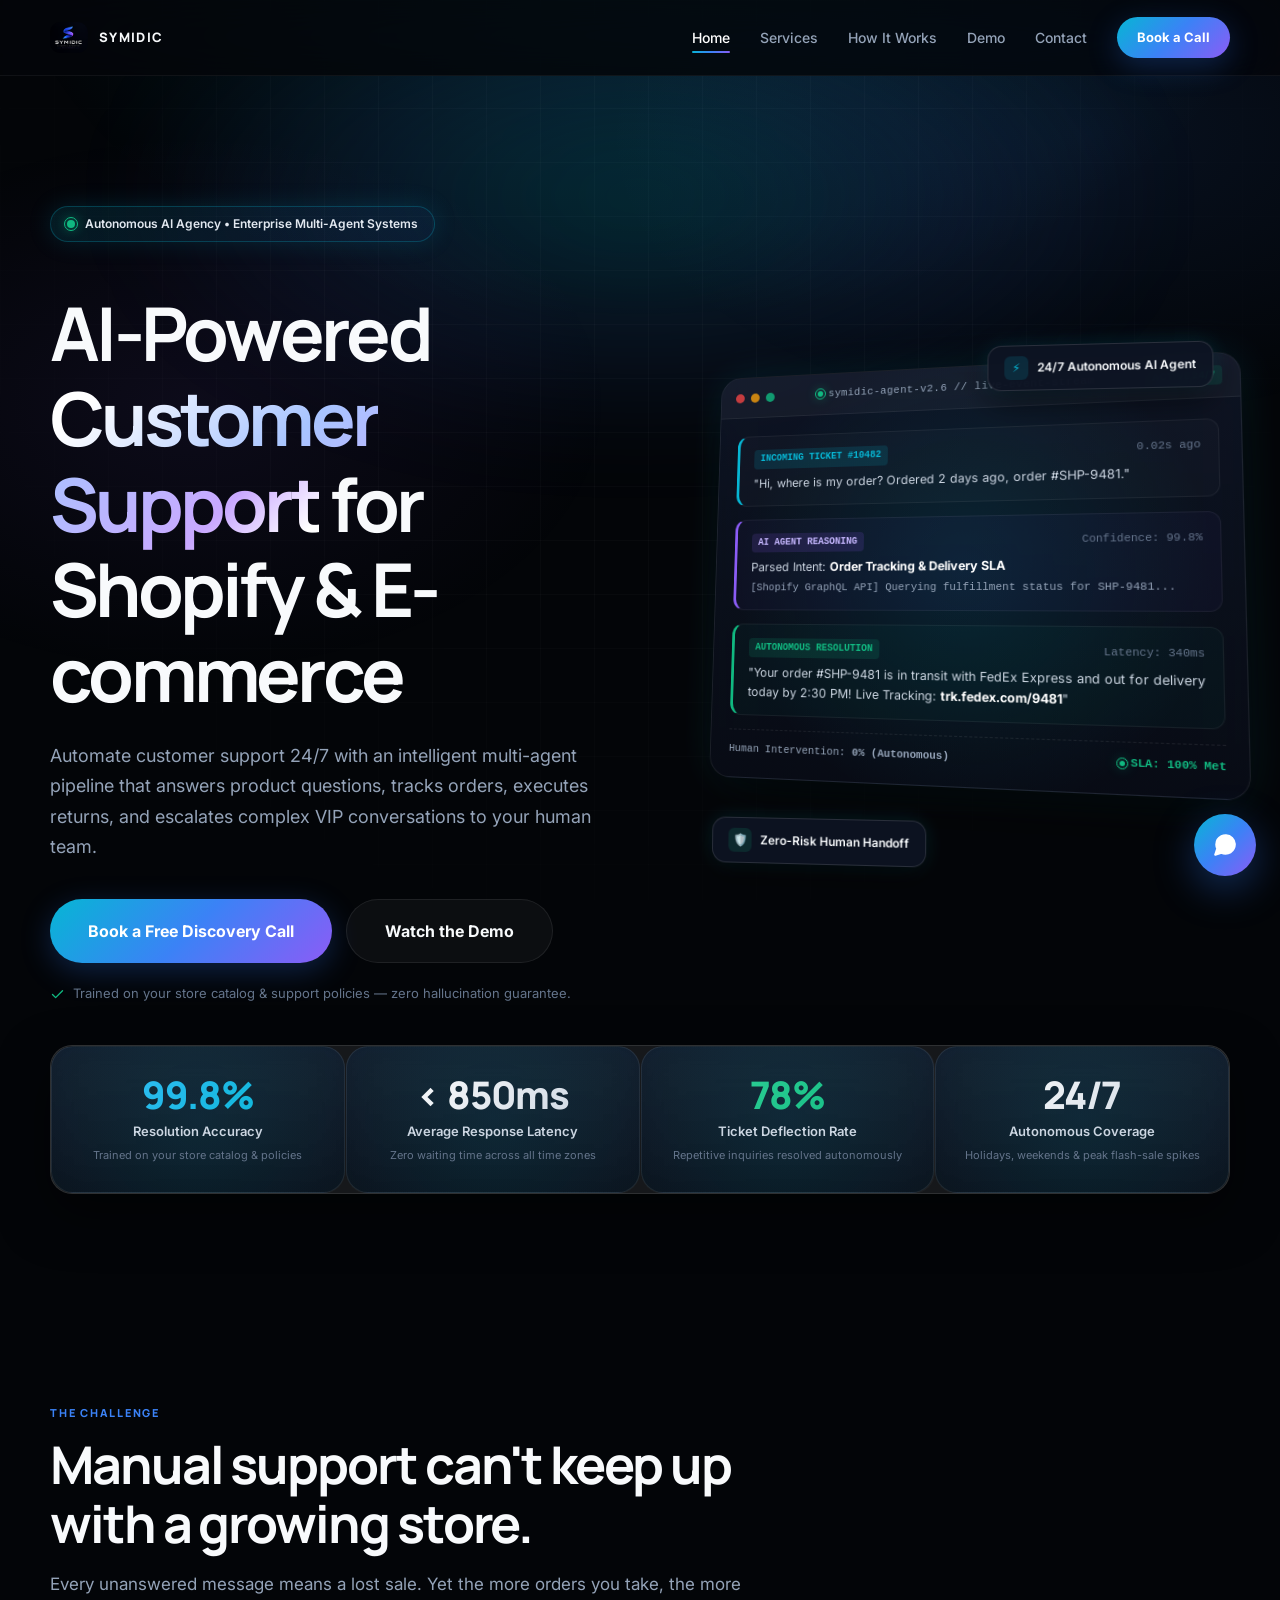
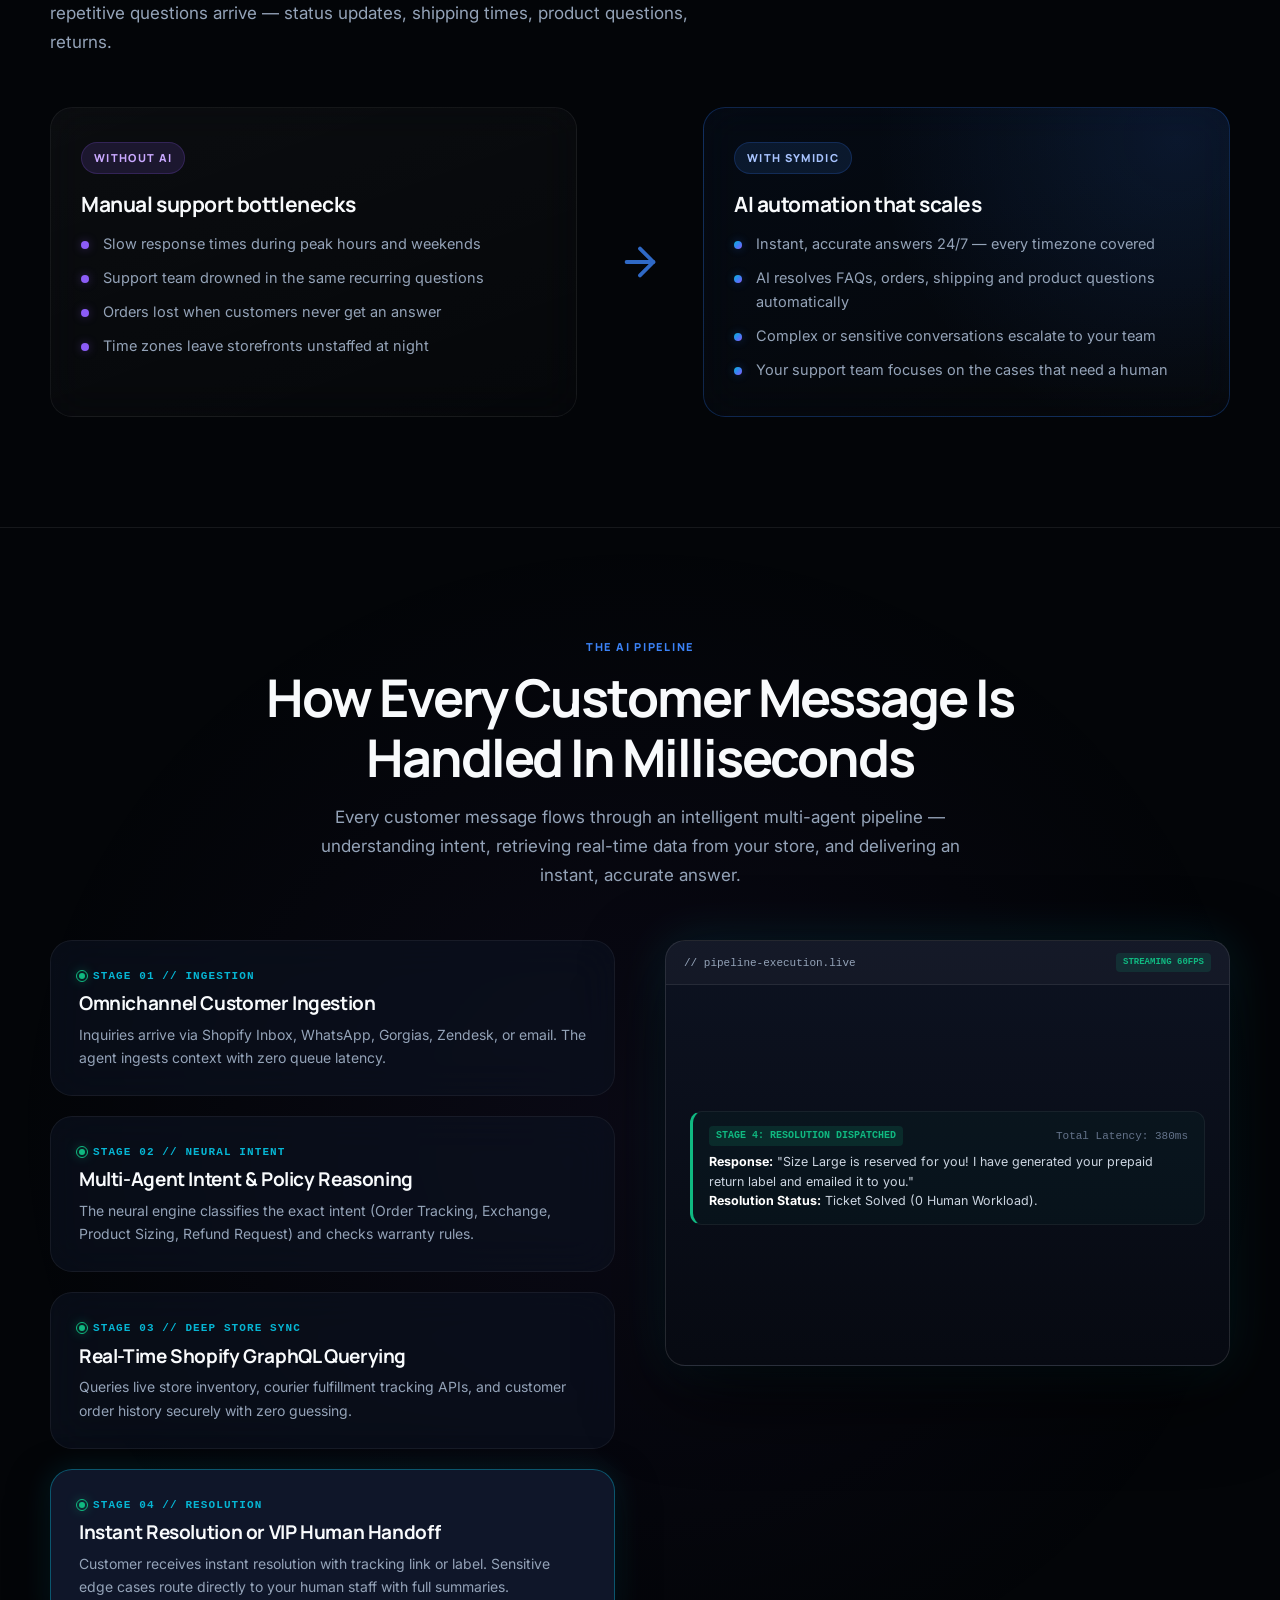
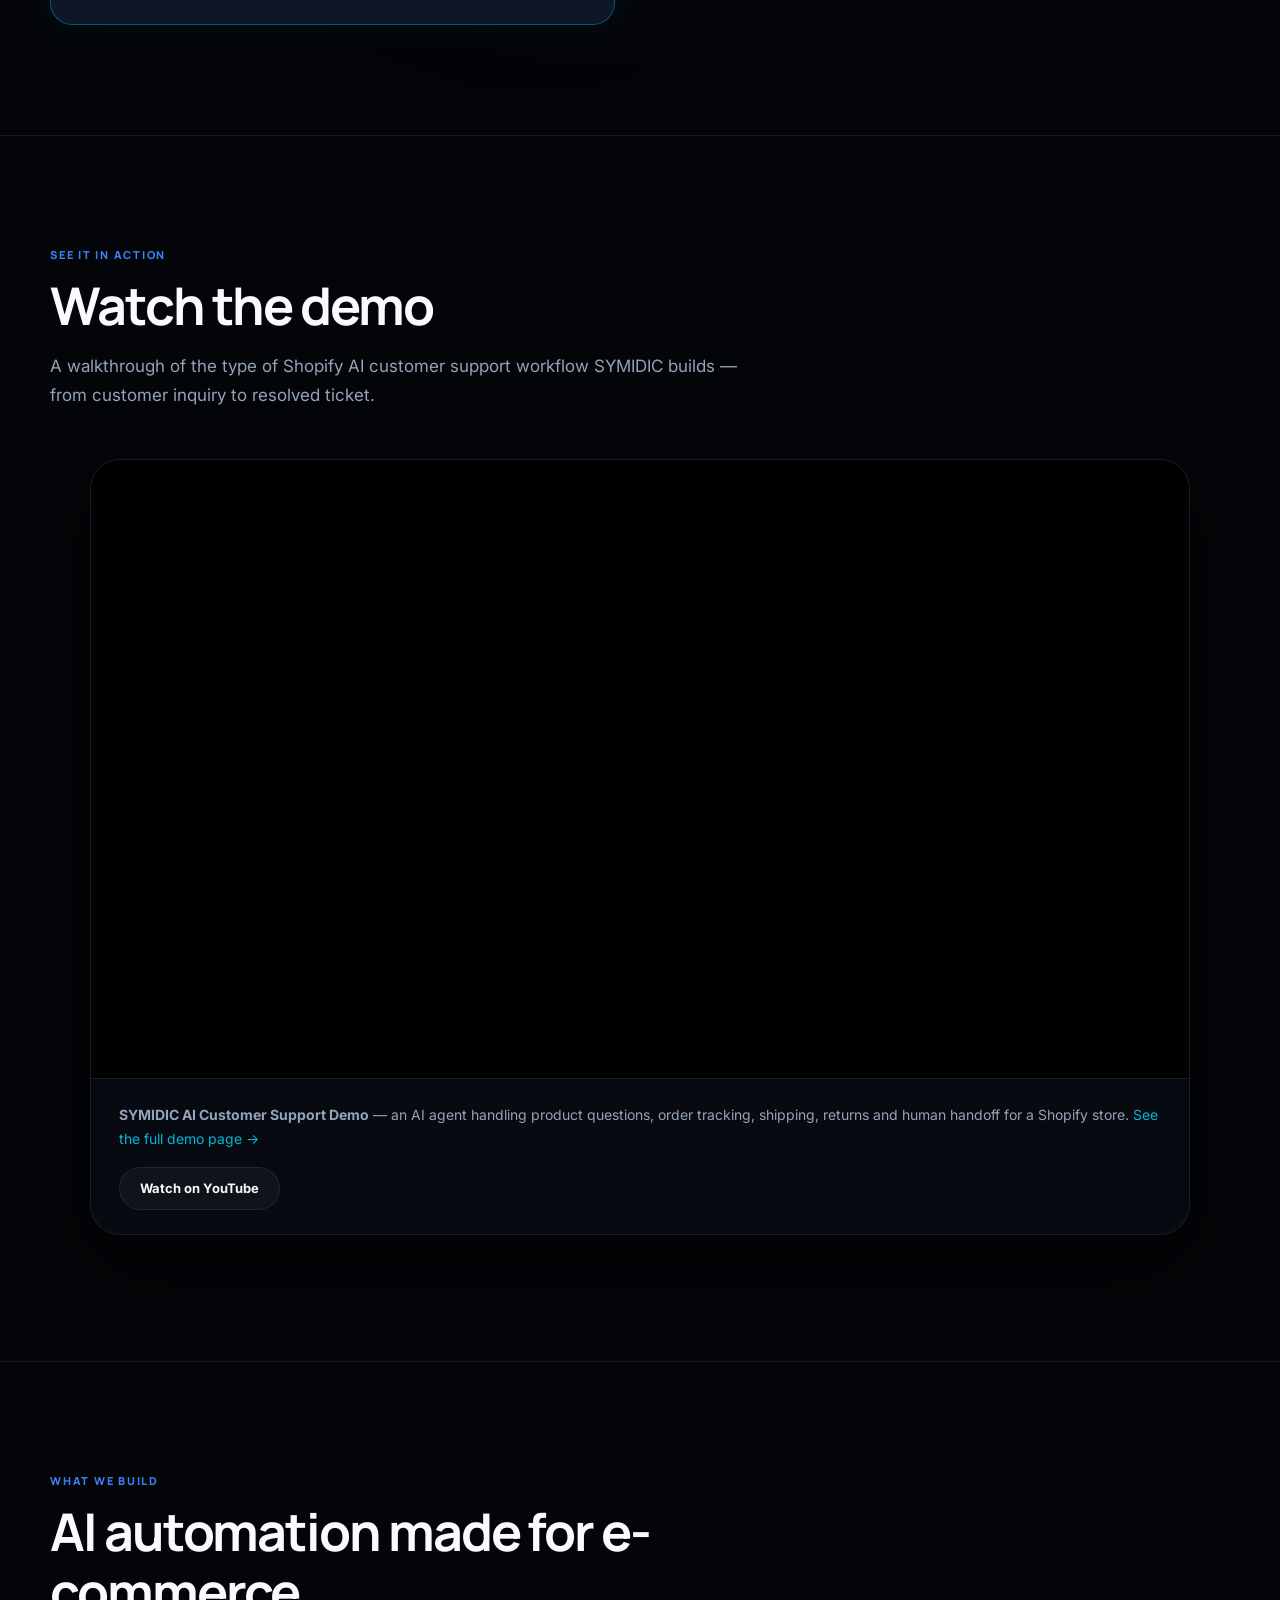
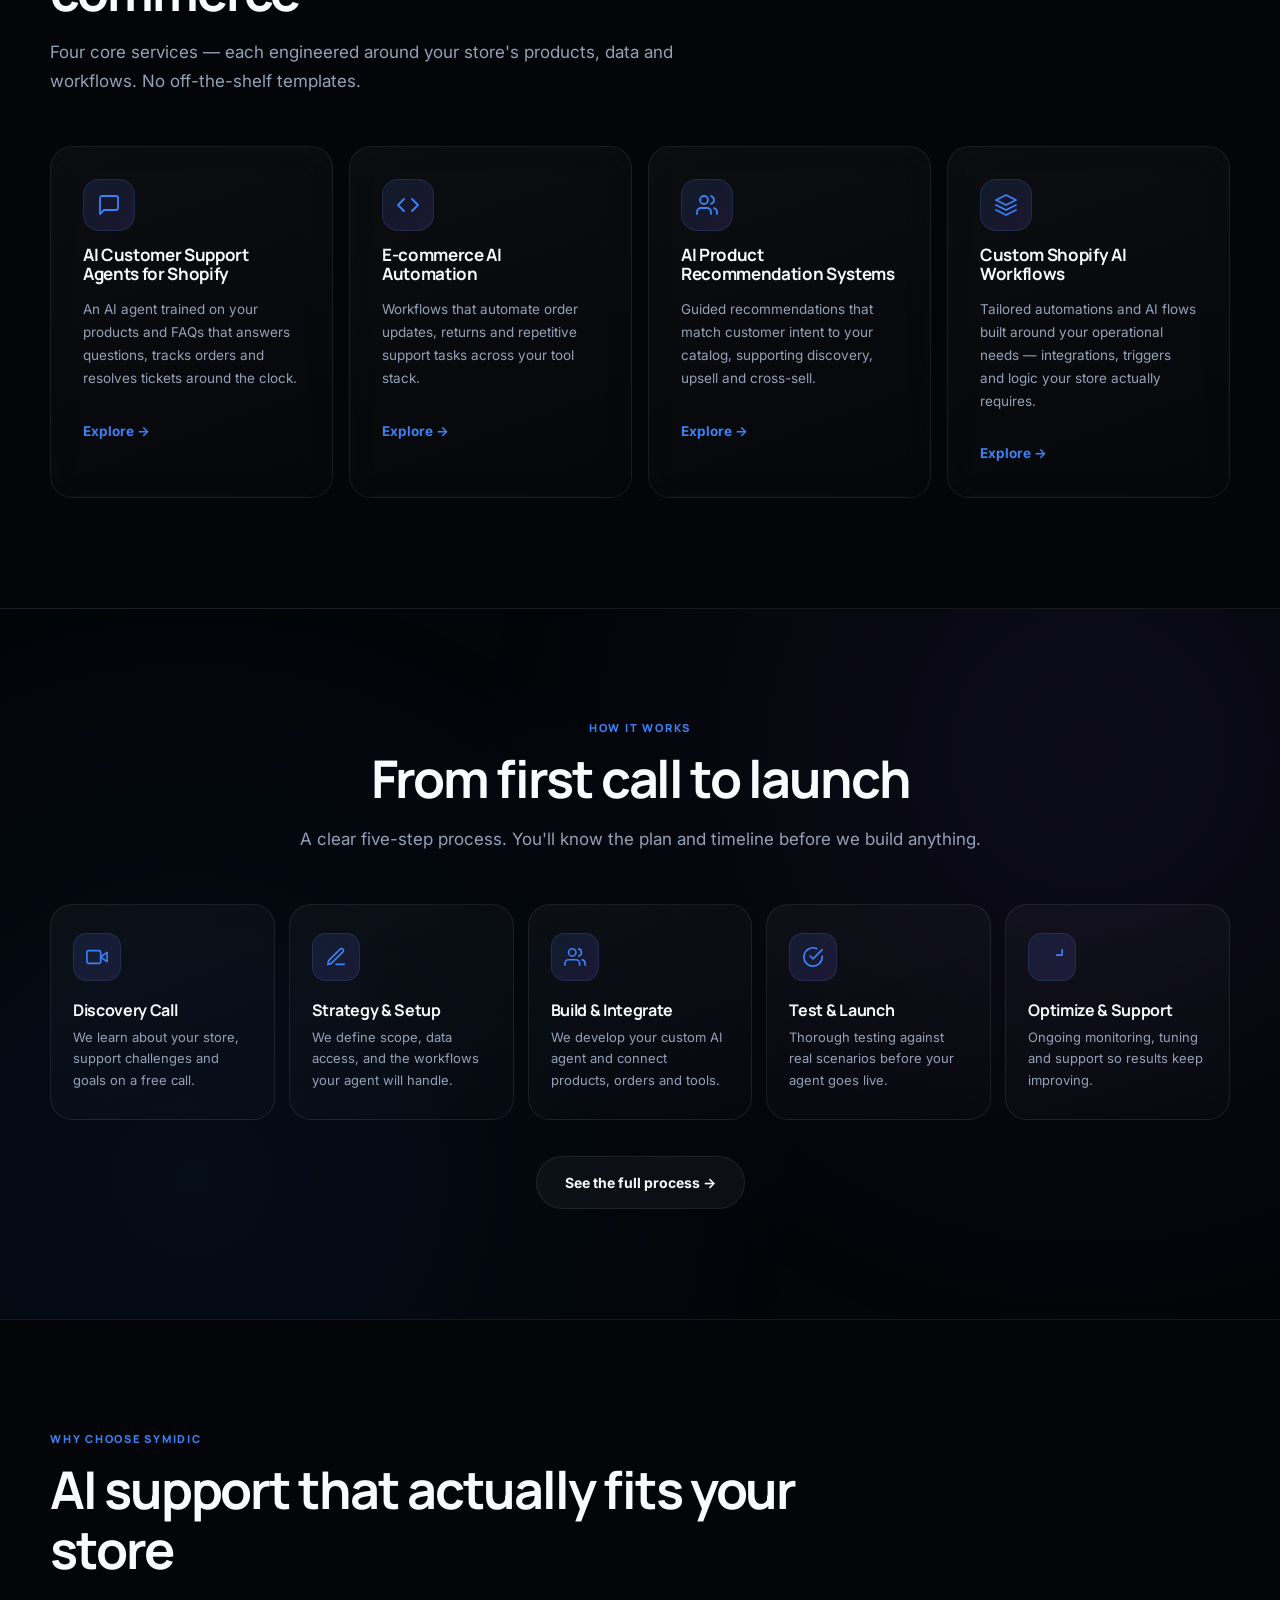
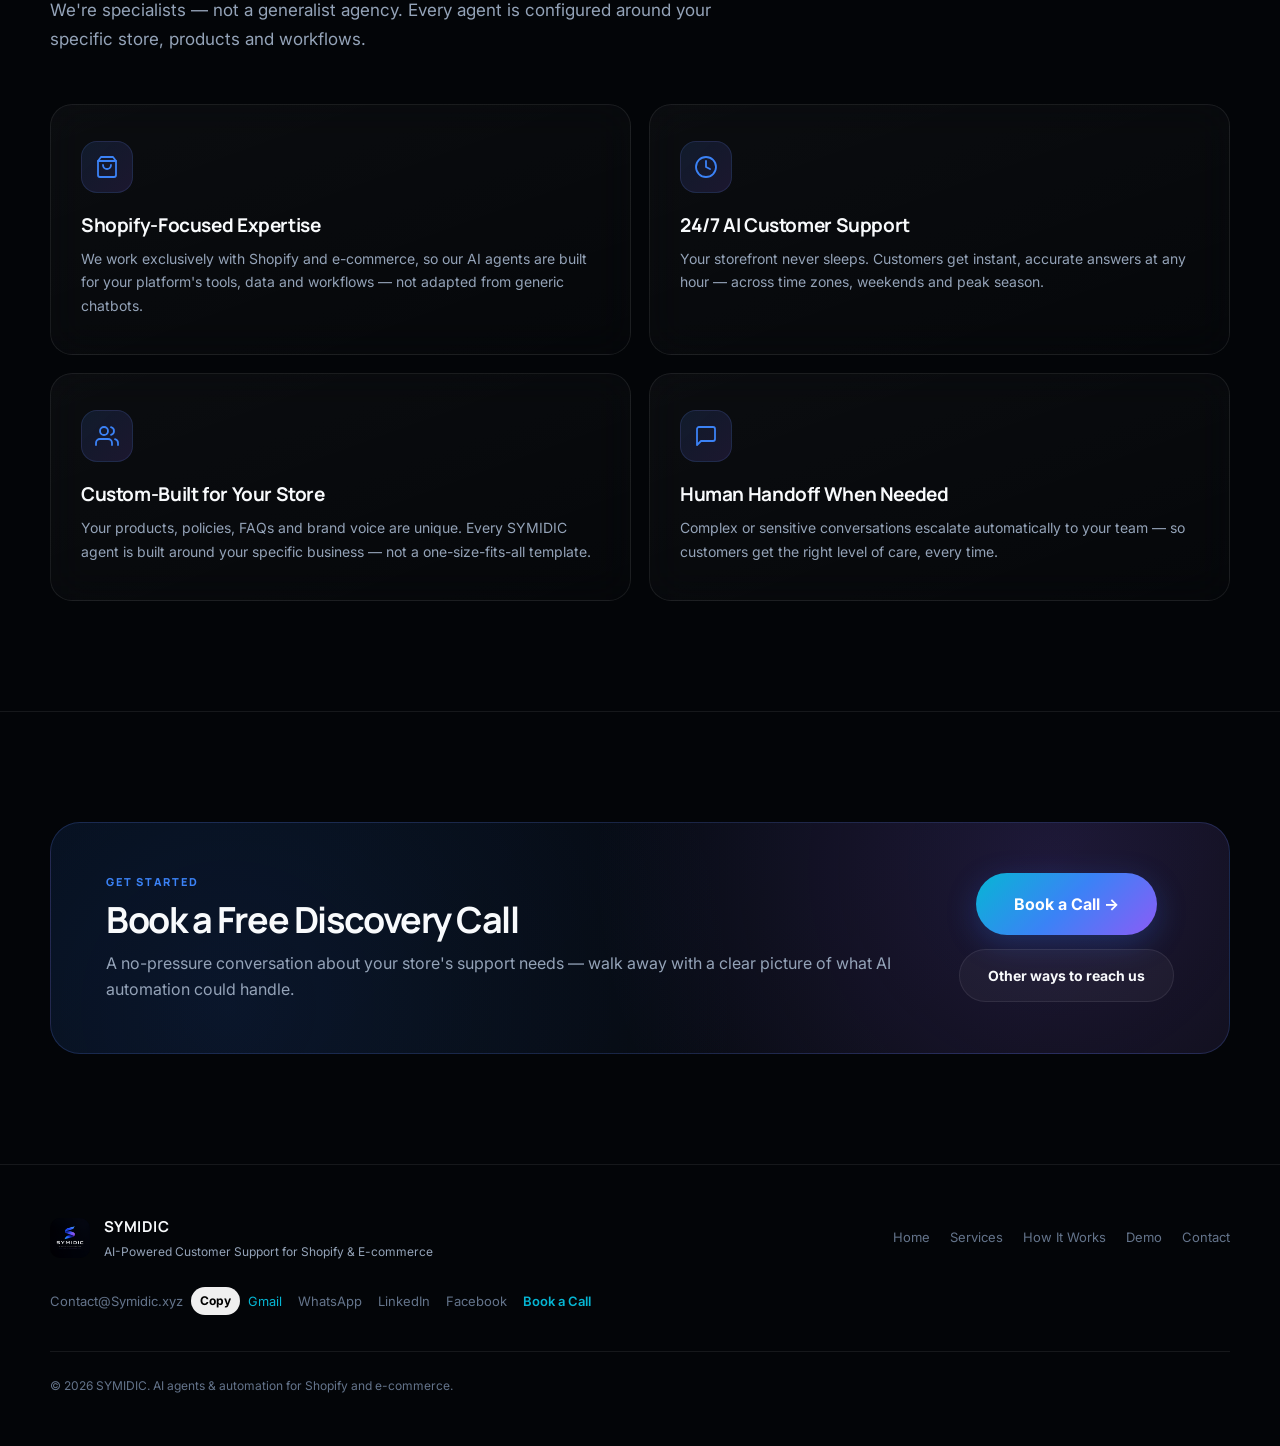
==== commit c3cbb11f: "feat(ui): Aceternity-grade elite scroll scrollytelling, live terminal, and spotlight bento redesign" ====
--- a/index.html
+++ b/index.html
@@ -1,4 +1,4 @@
-﻿<!DOCTYPE html>
+<!DOCTYPE html>
 <html lang="en">
 <head>
   <meta charset="utf-8">
@@ -41,8 +41,8 @@
     "description": "SYMIDIC is an AI automation agency focused on Shopify and e-commerce businesses. We build AI customer support agents, e-commerce automation, AI product recommendation systems and custom Shopify AI workflows.",
     "email": "Contact@Symidic.xyz",
     "sameAs": [
-      "https://www.linkedin.com/in/ab-rehman-203a15419/",
-      "https://www.facebook.com/profile.php",
+      "https://www.linkedin.com/in/abdulrehman-symidic/",
+      "https://www.facebook.com/profile.php?id=61591174100216",
       "https://wa.me/923037061168"
     ],
     "contactPoint": {
@@ -105,7 +105,7 @@
         <a href="how-it-works.html">How It Works</a>
         <a href="demo.html">Demo</a>
         <a href="contact.html">Contact</a>
-        <a class="btn btn-primary btn-sm" href="https://cal.com/symidic/symidic-discovery-call" target="_blank" rel="noopener">Book a Call</a>
+        <a class="btn btn-primary btn-sm" href="https://cal.com/symidic/symidic-discovery-call" target="_blank" rel="noopener noreferrer">Book a Call</a>
       </nav>
       <button class="menu-toggle" aria-label="Toggle navigation">
         <span></span><span></span><span></span>
@@ -115,54 +115,119 @@
 
   <main id="top">
 
-    <!-- ================================================================
+        <!-- ================================================================
          1. HERO
          ================================================================ -->
     <section class="hero" aria-labelledby="hero-title">
       <div class="container hero-grid">
         <div>
-          <div class="eyebrow hero-entrance">
-            <span class="dot"></span> AI Automation Agency for Shopify
+          <div class="luxury-badge hero-entrance">
+            <span class="pulse-emerald"></span>
+            <span>Autonomous AI Agency • Enterprise Multi-Agent Systems</span>
           </div>
           <h1 id="hero-title" class="hero-entrance hero-entrance-delay-1">
             AI-Powered <span class="gradient-spectrum">Customer Support</span> for Shopify &amp; E-commerce
           </h1>
           <p class="lead hero-entrance hero-entrance-delay-2">
-            Automate customer support 24/7 with an intelligent AI agent that answers product questions, tracks orders, handles shipping and returns, and hands off complex conversations to your team.
+            Automate customer support 24/7 with an intelligent multi-agent pipeline that answers product questions, tracks orders, executes returns, and escalates complex VIP conversations to your human team.
           </p>
           <div class="hero-actions hero-entrance hero-entrance-delay-3">
-            <a class="btn btn-primary btn-lg" href="https://cal.com/symidic/symidic-discovery-call" target="_blank" rel="noopener">Book a Free Discovery Call</a>
+            <a class="btn btn-primary btn-lg" href="https://cal.com/symidic/symidic-discovery-call" target="_blank" rel="noopener noreferrer">Book a Free Discovery Call</a>
             <a class="btn btn-secondary btn-lg" href="demo.html">Watch the Demo</a>
           </div>
-          <div class="hero-note hero-entrance hero-entrance-delay-4">Built around your store, products and support workflows — no generic chatbot.</div>
+          <div class="hero-note hero-entrance hero-entrance-delay-4">
+            <svg viewBox="0 0 24 24" fill="none" stroke="currentColor" stroke-width="2.2" stroke-linecap="round" stroke-linejoin="round"><polyline points="20 6 9 17 4 12"></polyline></svg>
+            Trained on your store catalog &amp; support policies — zero hallucination guarantee.
+          </div>
         </div>
 
         <div class="hero-visual hero-entrance hero-entrance-delay-2">
-          <div class="visual-core">
-            <div class="orbit"></div>
-            <div class="orbit orbit-2"></div>
-            <img class="logo-mark" src="assets/img/logo-hero.png" alt="SYMIDIC AI customer support and automation for Shopify stores" width="170" height="170">
-
-            <div class="float-card fc-1">
-              <span class="fc-icon blue">
-                <svg viewBox="0 0 24 24" fill="none" stroke="currentColor" stroke-width="2" stroke-linecap="round" stroke-linejoin="round"><path d="M21 11.5a8.38 8.38 0 0 1-.9 3.8 8.5 8.5 0 0 1-7.6 4.7 8.38 8.38 0 0 1-3.8-.9L3 21l1.9-5.7a8.38 8.38 0 0 1-.9-3.8 8.5 8.5 0 0 1 4.7-7.6 8.38 8.38 0 0 1 3.8-.9h.5a8.48 8.48 0 0 1 8 8v.5z"></path></svg>
-              </span> 24/7 AI Support
-            </div>
-            <div class="float-card fc-2">
-              <span class="fc-icon violet">
-                <svg viewBox="0 0 24 24" fill="none" stroke="currentColor" stroke-width="2" stroke-linecap="round" stroke-linejoin="round"><path d="M16 21v-2a4 4 0 0 0-4-4H6a4 4 0 0 0-4 4v2"></path><circle cx="9" cy="7" r="4"></circle><path d="M22 21v-2a4 4 0 0 0-3-3.87"></path><path d="M16 3.13a4 4 0 0 1 0 7.75"></path></svg>
-              </span> Human Handoff
-            </div>
-            <div class="float-card fc-3">
-              <span class="fc-icon cyan">
-                <svg viewBox="0 0 24 24" fill="none" stroke="currentColor" stroke-width="2" stroke-linecap="round" stroke-linejoin="round"><path d="M6 2L3 6v14a2 2 0 0 0 2 2h14a2 2 0 0 0 2-2V6l-3-4z"></path><line x1="3" y1="6" x2="21" y2="6"></line><path d="M16 10a4 4 0 0 1-8 0"></path></svg>
-              </span> Shopify + E-commerce
-            </div>
-            <div class="float-card fc-4">
-              <span class="fc-icon blue">
-                <svg viewBox="0 0 24 24" fill="none" stroke="currentColor" stroke-width="2" stroke-linecap="round" stroke-linejoin="round"><path d="M21 15a2 2 0 0 1-2 2H7l-4 4V5a2 2 0 0 1 2-2h14a2 2 0 0 1 2 2z"></path></svg>
-              </span> Support Automation
-            </div>
+          <div class="terminal-window spotlight-card">
+            <div class="terminal-header">
+              <div class="terminal-dots">
+                <span class="t-dot red"></span>
+                <span class="t-dot yellow"></span>
+                <span class="t-dot green"></span>
+              </div>
+              <div class="terminal-title">
+                <span class="pulse-emerald" style="width:6px;height:6px;"></span>
+                symidic-agent-v2.6 // live-event-stream
+              </div>
+              <span class="event-tag emerald" style="font-size:9px;">ACTIVE 24/7</span>
+            </div>
+            <div class="terminal-body">
+              <div class="event-card incoming">
+                <div class="event-meta">
+                  <span class="event-tag cyan">INCOMING TICKET #10482</span>
+                  <span>0.02s ago</span>
+                </div>
+                <div class="event-desc">
+                  "Hi, where is my order? Ordered 2 days ago, order #SHP-9481."
+                </div>
+              </div>
+
+              <div class="event-card reasoning">
+                <div class="event-meta">
+                  <span class="event-tag violet">AI AGENT REASONING</span>
+                  <span>Confidence: 99.8%</span>
+                </div>
+                <div class="event-desc">
+                  Parsed Intent: <strong>Order Tracking &amp; Delivery SLA</strong><br>
+                  <span style="font-family:var(--font-mono);font-size:11px;color:var(--muted);">[Shopify GraphQL API] Querying fulfillment status for SHP-9481...</span>
+                </div>
+              </div>
+
+              <div class="event-card resolved">
+                <div class="event-meta">
+                  <span class="event-tag emerald">AUTONOMOUS RESOLUTION</span>
+                  <span>Latency: 340ms</span>
+                </div>
+                <div class="event-desc">
+                  "Your order #SHP-9481 is in transit with FedEx Express and out for delivery today by 2:30 PM! Live Tracking: <strong>trk.fedex.com/9481</strong>"
+                </div>
+              </div>
+
+              <div class="terminal-footer-stat">
+                <span>Human Intervention: <strong>0% (Autonomous)</strong></span>
+                <span class="stat-pill"><span class="pulse-emerald" style="width:5px;height:5px;"></span> SLA: 100% Met</span>
+              </div>
+            </div>
+          </div>
+
+          <!-- Floating High-Tech Chips -->
+          <div class="float-chip chip-1">
+            <span class="chip-icon cyan">⚡</span>
+            <span>24/7 Autonomous AI Agent</span>
+          </div>
+          <div class="float-chip chip-2">
+            <span class="chip-icon emerald">🛡️</span>
+            <span>Zero-Risk Human Handoff</span>
+          </div>
+        </div>
+      </div>
+
+      <!-- Live Impact Metrics Strip -->
+      <div class="metrics-strip container hero-entrance hero-entrance-delay-3">
+        <div class="metrics-grid">
+          <div class="metric-card spotlight-card">
+            <div class="metric-num cyan counter-val" data-count="99.8" data-suffix="%" data-decimals="1">99.8%</div>
+            <div class="metric-label">Resolution Accuracy</div>
+            <div class="metric-sub">Trained on your store catalog &amp; policies</div>
+          </div>
+          <div class="metric-card spotlight-card">
+            <div class="metric-num counter-val" data-count="850" data-prefix="&lt; " data-suffix="ms" data-decimals="0">&lt; 850ms</div>
+            <div class="metric-label">Average Response Latency</div>
+            <div class="metric-sub">Zero waiting time across all time zones</div>
+          </div>
+          <div class="metric-card spotlight-card">
+            <div class="metric-num emerald counter-val" data-count="78" data-suffix="%" data-decimals="0">78%</div>
+            <div class="metric-label">Ticket Deflection Rate</div>
+            <div class="metric-sub">Repetitive inquiries resolved autonomously</div>
+          </div>
+          <div class="metric-card spotlight-card">
+            <div class="metric-num counter-val" data-count="24" data-suffix="/7" data-decimals="0">24/7</div>
+            <div class="metric-label">Autonomous Coverage</div>
+            <div class="metric-sub">Holidays, weekends &amp; peak flash-sale spikes</div>
           </div>
         </div>
       </div>
@@ -210,57 +275,109 @@
     </section>
 
     <!-- ================================================================
-         3. AI WORKFLOW
+         3. AI WORKFLOW (Interactive Scrollytelling Pipeline)
          ================================================================ -->
     <section class="section agent-section" id="flow" aria-labelledby="flow-title">
       <div class="container">
         <div class="section-head center reveal">
           <div class="kicker">The AI pipeline</div>
-          <h2 id="flow-title">Customer → AI Agent → Shopify → Response.</h2>
-          <p class="section-sub" style="margin-left:auto;margin-right:auto;">Every customer message flows through an intelligent pipeline — understanding intent, retrieving the right data from your store and delivering an instant, accurate answer.</p>
-        </div>
-
-        <div class="agent-flow reveal" aria-hidden="true">
-          <!-- Customer -->
-          <div class="af-node">
-            <div class="af-icon">
-              <svg viewBox="0 0 24 24"><path d="M20 21v-2a4 4 0 0 0-4-4H8a4 4 0 0 0-4 4v2"></path><circle cx="12" cy="7" r="4"></circle></svg>
-            </div>
-            <div class="af-label">Customer</div>
-            <div class="af-sublabel">Asks a question</div>
-          </div>
-
-          <div class="af-connector"></div>
-
-          <!-- AI Agent -->
-          <div class="af-node agent">
-            <div class="af-icon">
-              <svg viewBox="0 0 24 24"><circle cx="12" cy="12" r="3"></circle><path d="M12 1v2M12 21v2M4.22 4.22l1.42 1.42M18.36 18.36l1.42 1.42M1 12h2M21 12h2M4.22 19.78l1.42-1.42M18.36 5.64l1.42-1.42"></path></svg>
-            </div>
-            <div class="af-label">AI Agent</div>
-            <div class="af-sublabel">Understands intent</div>
-          </div>
-
-          <div class="af-connector"></div>
-
-          <!-- Shopify / Knowledge Base -->
-          <div class="af-node">
-            <div class="af-icon">
-              <svg viewBox="0 0 24 24"><ellipse cx="12" cy="5" rx="9" ry="3"></ellipse><path d="M21 12c0 1.66-4 3-9 3s-9-1.34-9-3"></path><path d="M3 5v14c0 1.66 4 3 9 3s9-1.34 9-3V5"></path></svg>
-            </div>
-            <div class="af-label">Shopify / Knowledge Base</div>
-            <div class="af-sublabel">Retrieves the right answer</div>
-          </div>
-
-          <div class="af-connector"></div>
-
-          <!-- Response -->
-          <div class="af-node">
-            <div class="af-icon">
-              <svg viewBox="0 0 24 24"><path d="M22 11.08V12a10 10 0 1 1-5.93-9.14"></path><polyline points="22 4 12 14.01 9 11.01"></polyline></svg>
-            </div>
-            <div class="af-label">Response</div>
-            <div class="af-sublabel">Instant resolution</div>
+          <h2 id="flow-title">How Every Customer Message Is Handled In Milliseconds</h2>
+          <p class="section-sub" style="margin-left:auto;margin-right:auto;">Every customer message flows through an intelligent multi-agent pipeline — understanding intent, retrieving real-time data from your store, and delivering an instant, accurate answer.</p>
+        </div>
+
+        <div class="scrolly-container reveal">
+          <!-- Left Step Cards -->
+          <div class="scrolly-steps">
+            <div class="scrolly-card active spotlight-card" data-step="1">
+              <div class="scrolly-step-num"><span class="pulse-emerald" style="width:6px;height:6px;"></span> Stage 01 // Ingestion</div>
+              <h3>Omnichannel Customer Ingestion</h3>
+              <p>Inquiries arrive via Shopify Inbox, WhatsApp, Gorgias, Zendesk, or email. The agent ingests context with zero queue latency.</p>
+            </div>
+
+            <div class="scrolly-card spotlight-card" data-step="2">
+              <div class="scrolly-step-num"><span class="pulse-emerald" style="width:6px;height:6px;"></span> Stage 02 // Neural Intent</div>
+              <h3>Multi-Agent Intent &amp; Policy Reasoning</h3>
+              <p>The neural engine classifies the exact intent (Order Tracking, Exchange, Product Sizing, Refund Request) and checks warranty rules.</p>
+            </div>
+
+            <div class="scrolly-card spotlight-card" data-step="3">
+              <div class="scrolly-step-num"><span class="pulse-emerald" style="width:6px;height:6px;"></span> Stage 03 // Deep Store Sync</div>
+              <h3>Real-Time Shopify GraphQL Querying</h3>
+              <p>Queries live store inventory, courier fulfillment tracking APIs, and customer order history securely with zero guessing.</p>
+            </div>
+
+            <div class="scrolly-card spotlight-card" data-step="4">
+              <div class="scrolly-step-num"><span class="pulse-emerald" style="width:6px;height:6px;"></span> Stage 04 // Resolution</div>
+              <h3>Instant Resolution or VIP Human Handoff</h3>
+              <p>Customer receives instant resolution with tracking link or label. Sensitive edge cases route directly to your human staff with full summaries.</p>
+            </div>
+          </div>
+
+          <!-- Right Sticky Interactive Deck -->
+          <div class="scrolly-sticky-deck">
+            <div class="deck-header">
+              <span>// pipeline-execution.live</span>
+              <span class="event-tag emerald" style="font-size:9px;">STREAMING 60FPS</span>
+            </div>
+            <div class="deck-body">
+              <!-- Stage 1 -->
+              <div class="deck-stage active" data-stage="1">
+                <div class="event-card incoming" style="margin-bottom:14px;">
+                  <div class="event-meta">
+                    <span class="event-tag cyan">STAGE 1: INGESTION</span>
+                    <span>Status: 200 OK</span>
+                  </div>
+                  <div class="event-desc">
+                    <strong>Channel:</strong> Shopify Storefront Chat<br>
+                    <strong>Customer Input:</strong> "Hey! Can I exchange my jacket for a larger size?"<br>
+                    <span style="font-family:var(--font-mono);font-size:11px;color:var(--muted);">Session Token: #sess_99381 • Latency: 12ms</span>
+                  </div>
+                </div>
+              </div>
+
+              <!-- Stage 2 -->
+              <div class="deck-stage" data-stage="2">
+                <div class="event-card reasoning" style="margin-bottom:14px;">
+                  <div class="event-meta">
+                    <span class="event-tag violet">STAGE 2: INTENT CLASSIFICATION</span>
+                    <span>Neural Confidence: 99.8%</span>
+                  </div>
+                  <div class="event-desc">
+                    <strong>Intent:</strong> Exchange &amp; Return Flow<br>
+                    <strong>Policy Check:</strong> 30-Day Return Window Active<br>
+                    <strong>Trigger:</strong> Query Shopify Inventory for Size L
+                  </div>
+                </div>
+              </div>
+
+              <!-- Stage 3 -->
+              <div class="deck-stage" data-stage="3">
+                <div class="event-card" style="border-left:3px solid var(--blue);margin-bottom:14px;background:rgba(59,130,246,0.04);">
+                  <div class="event-meta">
+                    <span class="event-tag" style="background:var(--blue-dim);color:var(--blue);">STAGE 3: SHOPIFY CORE SYNC</span>
+                    <span>GraphQL Response: 42ms</span>
+                  </div>
+                  <div class="event-desc">
+                    <strong>Stock Level:</strong> Size Large (7 units available).<br>
+                    <strong>Order History:</strong> Order #SHP-8820 confirmed delivered 3 days ago.
+                  </div>
+                </div>
+              </div>
+
+              <!-- Stage 4 -->
+              <div class="deck-stage" data-stage="4">
+                <div class="event-card resolved" style="margin-bottom:14px;">
+                  <div class="event-meta">
+                    <span class="event-tag emerald">STAGE 4: RESOLUTION DISPATCHED</span>
+                    <span>Total Latency: 380ms</span>
+                  </div>
+                  <div class="event-desc">
+                    <strong>Response:</strong> "Size Large is reserved for you! I have generated your prepaid return label and emailed it to you."<br>
+                    <strong>Resolution Status:</strong> Ticket Solved (0 Human Workload).
+                  </div>
+                </div>
+              </div>
+            </div>
           </div>
         </div>
       </div>
@@ -293,7 +410,7 @@
           <figcaption class="demo-caption">
             <p><strong>SYMIDIC AI Customer Support Demo</strong> — an AI agent handling product questions, order tracking, shipping, returns and human handoff for a Shopify store. <a href="demo.html" style="color:var(--cyan);">See the full demo page →</a></p>
             <div style="margin-top:16px;">
-              <a class="btn btn-secondary btn-sm" href="https://youtu.be/1yyhSkrMWWg" target="_blank" rel="noopener">Watch on YouTube</a>
+              <a class="btn btn-secondary btn-sm" href="https://youtu.be/1yyhSkrMWWg" target="_blank" rel="noopener noreferrer">Watch on YouTube</a>
             </div>
           </figcaption>
         </figure>
@@ -312,7 +429,7 @@
         </div>
 
         <div class="grid-4">
-          <article class="service-card reveal">
+          <article class="service-card reveal spotlight-card">
             <div class="svc-icon">
               <svg viewBox="0 0 24 24" fill="none" stroke="currentColor" stroke-width="1.8" stroke-linecap="round" stroke-linejoin="round"><path d="M21 15a2 2 0 0 1-2 2H7l-4 4V5a2 2 0 0 1 2-2h14a2 2 0 0 1 2 2z"></path></svg>
             </div>
@@ -321,7 +438,7 @@
             <a class="link-arrow" href="services.html">Explore →</a>
           </article>
 
-          <article class="service-card reveal reveal-delay-1">
+          <article class="service-card reveal reveal-delay-1 spotlight-card">
             <div class="svc-icon">
               <svg viewBox="0 0 24 24" fill="none" stroke="currentColor" stroke-width="1.8" stroke-linecap="round" stroke-linejoin="round"><polyline points="16 18 22 12 16 6"></polyline><polyline points="8 6 2 12 8 18"></polyline></svg>
             </div>
@@ -330,7 +447,7 @@
             <a class="link-arrow" href="services.html">Explore →</a>
           </article>
 
-          <article class="service-card reveal reveal-delay-2">
+          <article class="service-card reveal reveal-delay-2 spotlight-card">
             <div class="svc-icon">
               <svg viewBox="0 0 24 24" fill="none" stroke="currentColor" stroke-width="1.8" stroke-linecap="round" stroke-linejoin="round"><path d="M16 21v-2a4 4 0 0 0-4-4H6a4 4 0 0 0-4 4v2"></path><circle cx="9" cy="7" r="4"></circle><path d="M22 21v-2a4 4 0 0 0-3-3.87"></path><path d="M16 3.13a4 4 0 0 1 0 7.75"></path></svg>
             </div>
@@ -339,7 +456,7 @@
             <a class="link-arrow" href="services.html">Explore →</a>
           </article>
 
-          <article class="service-card reveal reveal-delay-3">
+          <article class="service-card reveal reveal-delay-3 spotlight-card">
             <div class="svc-icon">
               <svg viewBox="0 0 24 24" fill="none" stroke="currentColor" stroke-width="1.8" stroke-linecap="round" stroke-linejoin="round"><path d="M12 2L2 7l10 5 10-5-10-5z"></path><path d="M2 17l10 5 10-5"></path><path d="M2 12l10 5 10-5"></path></svg>
             </div>
@@ -418,7 +535,7 @@
         </div>
 
         <div class="why-grid">
-          <article class="why-card reveal">
+          <article class="why-card reveal spotlight-card">
             <div class="why-icon">
               <svg viewBox="0 0 24 24" fill="none" stroke="currentColor" stroke-width="1.8" stroke-linecap="round" stroke-linejoin="round"><path d="M6 2L3 6v14a2 2 0 0 0 2 2h14a2 2 0 0 0 2-2V6l-3-4z"></path><line x1="3" y1="6" x2="21" y2="6"></line><path d="M16 10a4 4 0 0 1-8 0"></path></svg>
             </div>
@@ -426,7 +543,7 @@
             <p>We work exclusively with Shopify and e-commerce, so our AI agents are built for your platform's tools, data and workflows — not adapted from generic chatbots.</p>
           </article>
 
-          <article class="why-card reveal reveal-delay-1">
+          <article class="why-card reveal reveal-delay-1 spotlight-card">
             <div class="why-icon">
               <svg viewBox="0 0 24 24" fill="none" stroke="currentColor" stroke-width="1.8" stroke-linecap="round" stroke-linejoin="round"><circle cx="12" cy="12" r="10"></circle><polyline points="12 6 12 12 16 14"></polyline></svg>
             </div>
@@ -434,7 +551,7 @@
             <p>Your storefront never sleeps. Customers get instant, accurate answers at any hour — across time zones, weekends and peak season.</p>
           </article>
 
-          <article class="why-card reveal reveal-delay-2">
+          <article class="why-card reveal reveal-delay-2 spotlight-card">
             <div class="why-icon">
               <svg viewBox="0 0 24 24" fill="none" stroke="currentColor" stroke-width="1.8" stroke-linecap="round" stroke-linejoin="round"><path d="M17 21v-2a4 4 0 0 0-4-4H5a4 4 0 0 0-4 4v2"></path><circle cx="9" cy="7" r="4"></circle><path d="M23 21v-2a4 4 0 0 0-3-3.87"></path><path d="M16 3.13a4 4 0 0 1 0 7.75"></path></svg>
             </div>
@@ -442,7 +559,7 @@
             <p>Your products, policies, FAQs and brand voice are unique. Every SYMIDIC agent is built around your specific business — not a one-size-fits-all template.</p>
           </article>
 
-          <article class="why-card reveal reveal-delay-3">
+          <article class="why-card reveal reveal-delay-3 spotlight-card">
             <div class="why-icon">
               <svg viewBox="0 0 24 24" fill="none" stroke="currentColor" stroke-width="1.8" stroke-linecap="round" stroke-linejoin="round"><path d="M21 15a2 2 0 0 1-2 2H7l-4 4V5a2 2 0 0 1 2-2h14a2 2 0 0 1 2 2z"></path></svg>
             </div>
@@ -465,7 +582,7 @@
             <p>A no-pressure conversation about your store's support needs — walk away with a clear picture of what AI automation could handle.</p>
           </div>
           <div style="display:flex;flex-direction:column;gap:14px;align-items:center;">
-            <a class="btn btn-primary btn-lg" href="https://cal.com/symidic/symidic-discovery-call" target="_blank" rel="noopener">Book a Call →</a>
+            <a class="btn btn-primary btn-lg" href="https://cal.com/symidic/symidic-discovery-call" target="_blank" rel="noopener noreferrer">Book a Call →</a>
             <a class="btn btn-secondary" href="contact.html">Other ways to reach us</a>
           </div>
         </div>
@@ -495,21 +612,17 @@
           <a href="contact.html">Contact</a>
         </div>
       </div>
-      <div class="footer-grid" style="justify-content:space-between;margin-top:26px;">
-        <div class="footer-links">
-                    <span style="display:flex; flex-wrap:wrap; gap:8px; align-items:center;">
-                      <span style="display:flex; flex-wrap:wrap; gap:8px; align-items:center;">
-            <span style="display:flex; flex-wrap:wrap; gap:8px; align-items:center;"><span style="display:flex; flex-wrap:wrap; gap:8px; align-items:center;"><span style="display:flex; flex-wrap:wrap; gap:8px; align-items:center;"><span style="display:flex; flex-wrap:wrap; gap:8px; align-items:center;"><span style="display:flex; flex-wrap:wrap; gap:8px; align-items:center;"><span style="display:flex; flex-wrap:wrap; gap:8px; align-items:center;"><a href="mailto:Contact@Symidic.xyz" target="_top">Email</a> <span>Contact@Symidic.xyz</span><button class="btn btn-ghost btn-sm copy-email" data-email="Contact@Symidic.xyz" style="font-size: 0.8rem; padding: 4px 6px;">Copy</button><a href="https://mail.google.com/mail/?view=cm&fs=1&to=Contact@Symidic.xyz" target="_blank" rel="noopener" style="font-size: 0.8rem;">Open in Gmail</a></span> <span>Contact@Symidic.xyz</span><button class="btn btn-ghost btn-sm copy-email" data-email="Contact@Symidic.xyz" style="font-size: 0.8rem; padding: 4px 6px;">Copy</button><a href="https://mail.google.com/mail/?view=cm&fs=1&to=Contact@Symidic.xyz" target="_blank" rel="noopener" style="font-size: 0.8rem;">Open in Gmail</a></span> <span>Contact@Symidic.xyz</span><button class="btn btn-ghost btn-sm copy-email" data-email="Contact@Symidic.xyz" style="font-size: 0.8rem; padding: 4px 6px;">Copy</button><a href="https://mail.google.com/mail/?view=cm&fs=1&to=Contact@Symidic.xyz" target="_blank" rel="noopener" style="font-size: 0.8rem;">Open in Gmail</a></span><button class="btn btn-ghost btn-sm copy-email" data-email="Contact@Symidic.xyz" style="font-size: 0.8rem; padding: 4px 6px;">Copy</button><a href="https://mail.google.com/mail/?view=cm&fs=1&to=Contact@Symidic.xyz" target="_blank" rel="noopener" style="font-size: 0.8rem;">Open in Gmail</a></span> · <span>Contact@Symidic.xyz</span>
-            <button class="btn btn-ghost btn-sm copy-email" data-email="Contact@Symidic.xyz" style="font-size: 0.8rem; padding: 4px 6px;">Copy</button>
-            <a href="https://mail.google.com/mail/?view=cm&fs=1&to=Contact@Symidic.xyz" target="_blank" rel="noopener" style="font-size: 0.8rem;">Open in Gmail</a>
-          </span> · <span>Contact@Symidic.xyz</span>
-            <button class="btn btn-ghost btn-sm copy-email" data-email="Contact@Symidic.xyz" style="font-size: 0.8rem; padding: 4px 6px;">Copy</button>
-            <a href="https://mail.google.com/mail/?view=cm&fs=1&to=Contact@Symidic.xyz" target="_blank" rel="noopener" style="font-size: 0.8rem;">Open in Gmail</a>
+            <div class="footer-grid" style="justify-content:space-between;margin-top:26px;">
+        <div class="footer-links" style="display:flex; flex-wrap:wrap; gap:16px; align-items:center;">
+          <span style="display:inline-flex; align-items:center; gap:8px;">
+            <a href="mailto:Contact@Symidic.xyz" target="_top">Contact@Symidic.xyz</a>
+            <button class="btn btn-ghost btn-sm copy-email" data-email="Contact@Symidic.xyz" style="font-size:0.75rem; padding:3px 8px;">Copy</button>
+            <a href="https://mail.google.com/mail/?view=cm&fs=1&to=Contact@Symidic.xyz" target="_blank" rel="noopener noreferrer" style="font-size:0.8rem; color:var(--cyan);">Gmail</a>
           </span>
-          <a href="https://wa.me/923037061168" target="_blank" rel="noopener">WhatsApp</a>
-          <a href="https://www.linkedin.com/in/ab-rehman-203a15419/" target="_blank" rel="noopener" aria-label="SYMIDIC on LinkedIn">LinkedIn</a>
-          <a href="https://www.facebook.com/profile.php" target="_blank" rel="noopener" aria-label="SYMIDIC on Facebook">Facebook</a>
-          <a href="https://cal.com/symidic/symidic-discovery-call" target="_blank" rel="noopener">Book a Call</a>
+          <a href="https://wa.me/923037061168" target="_blank" rel="noopener noreferrer">WhatsApp</a>
+          <a href="https://www.linkedin.com/in/abdulrehman-symidic/" target="_blank" rel="noopener noreferrer" aria-label="SYMIDIC on LinkedIn">LinkedIn</a>
+          <a href="https://www.facebook.com/profile.php?id=61591174100216" target="_blank" rel="noopener noreferrer" aria-label="SYMIDIC on Facebook">Facebook</a>
+          <a href="https://cal.com/symidic/symidic-discovery-call" target="_blank" rel="noopener noreferrer" style="color:var(--cyan); font-weight:600;">Book a Call</a>
         </div>
       </div>
       <div class="footer-bottom">
--- a/assets/css/styles.css
+++ b/assets/css/styles.css
@@ -7,42 +7,48 @@
 :root {
   --font-display: 'Manrope', ui-sans-serif, system-ui, -apple-system, sans-serif;
   --font-body: 'Inter', ui-sans-serif, system-ui, -apple-system, sans-serif;
-  --bg: #05060a;
-  --bg2: #070910;
-  --panel: #0a0d15;
-  --panel2: #0d1119;
-  --panel3: #10141f;
-  --text: #f2f5fb;
-  --text-dim: #d0d6e2;
-  --muted: #96a0b4;
-  --muted2: #737d92;
+  --font-mono: ui-monospace, SFMono-Regular, Menlo, Monaco, Consolas, monospace;
+  --bg: #030508;
+  --bg2: #060911;
+  --panel: #0a0e18;
+  --panel2: #0d1322;
+  --panel3: #11182c;
+  --text: #f8fafc;
+  --text-dim: #cbd5e1;
+  --muted: #94a3b8;
+  --muted2: #64748b;
   --line: rgba(255,255,255,0.08);
-  --line-hover: rgba(255,255,255,0.16);
-  --blue: #2f7bff;
-  --blue-mid: #3b82f6;
-  --blue-dim: rgba(47,123,255,0.15);
-  --blue-glow: rgba(47,123,255,0.35);
+  --line-hover: rgba(255,255,255,0.2);
+  --blue: #3b82f6;
+  --blue-mid: #2563eb;
+  --blue-dim: rgba(59,130,246,0.12);
+  --blue-glow: rgba(59,130,246,0.4);
   --violet: #8b5cf6;
-  --violet-dim: rgba(139,92,246,0.15);
-  --violet-glow: rgba(139,92,246,0.25);
-  --cyan: #22d3ee;
-  --cyan-dim: rgba(34,211,238,0.12);
-  --gradient: linear-gradient(135deg, #2f7bff 0%, #8b5cf6 100%);
-  --gradient-soft: linear-gradient(135deg, rgba(47,123,255,0.15) 0%, rgba(139,92,246,0.1) 100%);
-  --gradient-r: linear-gradient(135deg, #8b5cf6 0%, #2f7bff 100%);
-  --radius-sm: 10px;
-  --radius-md: 16px;
-  --radius-lg: 24px;
-  --radius-xl: 32px;
+  --violet-dim: rgba(139,92,246,0.14);
+  --violet-glow: rgba(139,92,246,0.35);
+  --cyan: #06b6d4;
+  --cyan-dim: rgba(6,182,212,0.14);
+  --cyan-glow: rgba(6,182,212,0.4);
+  --emerald: #10b981;
+  --emerald-dim: rgba(16,185,129,0.14);
+  --emerald-glow: rgba(16,185,129,0.4);
+  --gradient: linear-gradient(135deg, #06b6d4 0%, #3b82f6 50%, #8b5cf6 100%);
+  --gradient-soft: linear-gradient(135deg, rgba(6,182,212,0.12) 0%, rgba(139,92,246,0.1) 100%);
+  --gradient-r: linear-gradient(135deg, #8b5cf6 0%, #06b6d4 100%);
+  --gradient-spectrum: linear-gradient(90deg, #38bdf8 0%, #818cf8 50%, #c084fc 100%);
+  --radius-sm: 8px;
+  --radius-md: 14px;
+  --radius-lg: 22px;
+  --radius-xl: 30px;
   --radius-full: 9999px;
-  --shadow-sm: 0 4px 16px rgba(0,0,0,0.25);
-  --shadow-md: 0 12px 40px rgba(0,0,0,0.35);
-  --shadow-lg: 0 30px 80px rgba(0,0,0,0.5);
-  --shadow-glow: 0 0 40px rgba(47,123,255,0.15);
-  --container: 1140px;
-  --nav-h: 78px;
-  --transition: 0.3s cubic-bezier(0.4, 0, 0.2, 1);
-  --transition-slow: 0.55s cubic-bezier(0.4, 0, 0.2, 1);
+  --shadow-sm: 0 4px 16px rgba(0,0,0,0.35);
+  --shadow-md: 0 12px 40px rgba(0,0,0,0.5);
+  --shadow-lg: 0 30px 80px rgba(0,0,0,0.65);
+  --shadow-glow: 0 0 50px rgba(6,182,212,0.18);
+  --container: 1180px;
+  --nav-h: 76px;
+  --transition: 0.25s cubic-bezier(0.16, 1, 0.3, 1);
+  --transition-slow: 0.5s cubic-bezier(0.16, 1, 0.3, 1);
 }
 
 /* --- Reset & Base ----------------------------------------------------- */
@@ -65,8 +71,9 @@
   inset: 0;
   pointer-events: none;
   background:
-    radial-gradient(700px 450px at 82% 4%, rgba(47,123,255,0.1), transparent 60%),
-    radial-gradient(600px 400px at 12% 18%, rgba(139,92,246,0.08), transparent 60%);
+    radial-gradient(900px 520px at 50% -5%, rgba(6,182,212,0.14), transparent 70%),
+    radial-gradient(800px 480px at 85% 15%, rgba(59,130,246,0.1), transparent 60%),
+    radial-gradient(700px 450px at 15% 45%, rgba(139,92,246,0.08), transparent 60%);
   z-index: -2;
 }
 body::after {
@@ -75,11 +82,11 @@
   inset: 0;
   pointer-events: none;
   background-image:
-    linear-gradient(rgba(255,255,255,0.015) 1px, transparent 1px),
-    linear-gradient(90deg, rgba(255,255,255,0.015) 1px, transparent 1px);
-  background-size: 64px 64px;
-  mask-image: linear-gradient(to bottom, black, transparent 65%);
-  -webkit-mask-image: linear-gradient(to bottom, black, transparent 65%);
+    linear-gradient(rgba(255,255,255,0.025) 1px, transparent 1px),
+    linear-gradient(90deg, rgba(255,255,255,0.025) 1px, transparent 1px);
+  background-size: 54px 54px;
+  mask-image: radial-gradient(circle at 50% 30%, black 35%, transparent 85%);
+  -webkit-mask-image: radial-gradient(circle at 50% 30%, black 35%, transparent 85%);
   z-index: -1;
 }
 
@@ -308,148 +315,411 @@
 
 /* --- Hero ------------------------------------------------------------- */
 .hero {
-  padding: 120px 0 100px;
+  padding: 130px 0 100px;
   position: relative;
   overflow: hidden;
 }
+.hero::before {
+  content: "";
+  position: absolute;
+  top: -120px;
+  left: 50%;
+  transform: translateX(-50%);
+  width: min(1000px, 95vw);
+  height: 480px;
+  background: radial-gradient(ellipse at center, rgba(6,182,212,0.18) 0%, rgba(59,130,246,0.1) 40%, transparent 75%);
+  filter: blur(45px);
+  pointer-events: none;
+  z-index: 0;
+}
 .hero-grid {
   display: grid;
   grid-template-columns: 1.05fr 0.95fr;
-  gap: 80px;
-  align-items: center;
+  gap: 60px;
+  align-items: center;
+  position: relative;
+  z-index: 1;
 }
 .hero-actions { display: flex; gap: 14px; flex-wrap: wrap; margin-top: 36px; }
 .hero-note {
+  font-size: 13px;
+  color: var(--muted2);
+  margin-top: 20px;
+  display: flex;
+  align-items: center;
+  gap: 8px;
+}
+.hero-note svg { width: 15px; height: 15px; stroke: var(--emerald); }
+
+/* Luxury Shimmer Badge */
+.luxury-badge {
+  display: inline-flex;
+  align-items: center;
+  gap: 10px;
+  padding: 7px 16px;
+  border-radius: var(--radius-full);
+  background: linear-gradient(135deg, rgba(6,182,212,0.12) 0%, rgba(59,130,246,0.06) 100%);
+  border: 1px solid rgba(6,182,212,0.25);
+  box-shadow: 0 0 24px rgba(6,182,212,0.15);
   font-size: 12px;
-  color: var(--muted2);
-  margin-top: 18px;
-}
-
-/* Hero Visual */
-.hero-visual {
-  min-height: 480px;
-  border: 1px solid var(--line);
-  border-radius: var(--radius-xl);
-  background: var(--gradient-soft);
-  box-shadow: var(--shadow-lg), var(--shadow-glow);
-  position: relative;
-  overflow: hidden;
-  padding: 24px;
-  transform: perspective(900px) rotateY(-5deg) rotateX(2deg);
-  transition: transform 0.6s ease;
-}
-.hero-visual:hover { transform: perspective(900px) rotateY(-2deg) rotateX(1deg); }
-.hero-visual::before {
-  content: "";
-  position: absolute;
-  width: 350px;
-  height: 350px;
-  border-radius: 50%;
-  background: radial-gradient(circle, rgba(47,123,255,0.25), transparent 65%);
-  top: -120px;
-  right: -80px;
-  pointer-events: none;
-}
-.hero-visual::after {
-  content: "";
-  position: absolute;
-  width: 250px;
-  height: 250px;
-  border-radius: 50%;
-  background: radial-gradient(circle, rgba(139,92,246,0.15), transparent 65%);
-  bottom: -80px;
-  left: -60px;
-  pointer-events: none;
-}
-
-.visual-core {
-  height: 100%;
-  min-height: 430px;
-  border: 1px solid rgba(255,255,255,0.06);
-  border-radius: 20px;
-  background: var(--bg);
-  position: relative;
-  display: flex;
-  align-items: center;
-  justify-content: center;
-  overflow: hidden;
-}
-.logo-mark {
-  width: 170px;
-  height: auto;
-  object-fit: contain;
-  filter: drop-shadow(0 0 50px rgba(47,123,255,0.2));
-  position: relative;
-  z-index: 2;
-}
-
-/* Orbit Rings */
-.orbit {
-  position: absolute;
-  border: 1px solid rgba(100,150,255,0.15);
-  border-radius: 50%;
-  width: 320px;
-  height: 170px;
-  animation: spin-slow 35s linear infinite;
-  z-index: 1;
-}
-.orbit::after {
-  content: "";
-  position: absolute;
+  font-weight: 600;
+  color: #e2e8f0;
+  margin-bottom: 24px;
+  transition: var(--transition);
+}
+.luxury-badge:hover {
+  border-color: rgba(6,182,212,0.45);
+  box-shadow: 0 0 35px rgba(6,182,212,0.25);
+}
+.pulse-emerald {
   width: 8px;
   height: 8px;
   border-radius: 50%;
-  background: var(--blue);
-  box-shadow: 0 0 16px var(--blue-glow);
-  top: -4px;
-  left: 50%;
-  transform: translateX(-50%);
-}
-.orbit-2 {
-  width: 420px;
-  height: 240px;
-  border-color: rgba(139,92,246,0.12);
-  animation: spin-slow 50s linear infinite reverse;
-  animation-delay: -10s;
-}
-.orbit-2::after { background: var(--violet); box-shadow: 0 0 16px var(--violet-glow); }
-
-/* Floating Cards on Hero Visual */
-.float-card {
+  background: var(--emerald);
+  box-shadow: 0 0 12px var(--emerald);
+  position: relative;
+}
+.pulse-emerald::after {
+  content: "";
   position: absolute;
-  background: rgba(10,13,21,0.9);
-  border: 1px solid rgba(255,255,255,0.1);
-  backdrop-filter: blur(12px);
-  -webkit-backdrop-filter: blur(12px);
-  padding: 12px 16px;
-  border-radius: 14px;
+  inset: -3px;
+  border-radius: 50%;
+  border: 1px solid var(--emerald);
+  animation: pulse-ring 2s cubic-bezier(0.215, 0.61, 0.355, 1) infinite;
+}
+@keyframes pulse-ring {
+  0% { transform: scale(0.8); opacity: 1; }
+  100% { transform: scale(2.2); opacity: 0; }
+}
+
+/* Hero Terminal & Neural Operations Deck */
+.hero-visual {
+  min-height: 490px;
+  position: relative;
+  perspective: 1000px;
+}
+.terminal-window {
+  border: 1px solid rgba(255,255,255,0.12);
+  border-radius: 20px;
+  background: linear-gradient(180deg, rgba(13,19,34,0.92) 0%, rgba(7,10,18,0.96) 100%);
+  box-shadow: 0 25px 60px -15px rgba(0,0,0,0.8), 0 0 40px rgba(6,182,212,0.12);
+  backdrop-filter: blur(20px);
+  -webkit-backdrop-filter: blur(20px);
+  overflow: hidden;
+  position: relative;
+  z-index: 2;
+  transform: perspective(1000px) rotateY(-4deg) rotateX(2deg);
+  transition: transform 0.6s cubic-bezier(0.16, 1, 0.3, 1), box-shadow 0.6s ease;
+}
+.terminal-window:hover {
+  transform: perspective(1000px) rotateY(-1deg) rotateX(1deg);
+  box-shadow: 0 30px 80px -15px rgba(0,0,0,0.85), 0 0 60px rgba(6,182,212,0.22);
+}
+.terminal-header {
+  height: 44px;
+  background: rgba(255,255,255,0.03);
+  border-bottom: 1px solid rgba(255,255,255,0.06);
+  padding: 0 16px;
+  display: flex;
+  align-items: center;
+  justify-content: space-between;
+}
+.terminal-dots {
+  display: flex;
+  gap: 7px;
+}
+.t-dot {
+  width: 10px;
+  height: 10px;
+  border-radius: 50%;
+}
+.t-dot.red { background: #ef4444; opacity: 0.8; }
+.t-dot.yellow { background: #f59e0b; opacity: 0.8; }
+.t-dot.green { background: #10b981; opacity: 0.8; }
+.terminal-title {
+  font-family: var(--font-mono);
+  font-size: 11px;
+  color: var(--muted);
+  letter-spacing: 0.04em;
+  display: flex;
+  align-items: center;
+  gap: 6px;
+}
+.terminal-body {
+  padding: 20px;
+  display: flex;
+  flex-direction: column;
+  gap: 14px;
+  font-family: var(--font-body);
+}
+
+/* Live Event Stream Cards inside Terminal */
+.event-card {
+  border: 1px solid rgba(255,255,255,0.06);
+  border-radius: 12px;
+  padding: 14px 16px;
+  background: rgba(255,255,255,0.02);
+  transition: var(--transition);
+}
+.event-card.incoming {
+  border-left: 3px solid var(--cyan);
+}
+.event-card.reasoning {
+  border-left: 3px solid var(--violet);
+  background: rgba(139,92,246,0.04);
+}
+.event-card.resolved {
+  border-left: 3px solid var(--emerald);
+  background: rgba(16,185,129,0.04);
+}
+.event-meta {
+  display: flex;
+  align-items: center;
+  justify-content: space-between;
+  margin-bottom: 6px;
+  font-size: 11px;
+  font-family: var(--font-mono);
+  color: var(--muted2);
+}
+.event-tag {
+  display: inline-flex;
+  align-items: center;
+  gap: 5px;
+  padding: 2px 7px;
+  border-radius: 4px;
+  font-size: 10px;
+  font-weight: 700;
+  text-transform: uppercase;
+}
+.event-tag.cyan { background: var(--cyan-dim); color: var(--cyan); }
+.event-tag.violet { background: var(--violet-dim); color: #c4b5fd; }
+.event-tag.emerald { background: var(--emerald-dim); color: var(--emerald); }
+.event-desc {
+  font-size: 12.5px;
+  line-height: 1.55;
+  color: var(--text-dim);
+}
+.event-desc strong { color: #fff; }
+
+.terminal-footer-stat {
+  display: flex;
+  align-items: center;
+  justify-content: space-between;
+  padding-top: 10px;
+  border-top: 1px dashed rgba(255,255,255,0.08);
+  font-family: var(--font-mono);
+  font-size: 11px;
+  color: var(--muted);
+}
+.stat-pill {
+  color: var(--emerald);
+  display: flex;
+  align-items: center;
+  gap: 5px;
+  font-weight: 600;
+}
+
+/* Floating High-Tech Chips around Terminal */
+.float-chip {
+  position: absolute;
+  z-index: 3;
+  padding: 10px 16px;
+  border-radius: var(--radius-md);
+  background: rgba(13,19,34,0.92);
+  border: 1px solid rgba(255,255,255,0.12);
+  box-shadow: 0 12px 30px rgba(0,0,0,0.5), 0 0 20px rgba(6,182,212,0.15);
+  backdrop-filter: blur(14px);
+  display: flex;
+  align-items: center;
+  gap: 9px;
   font-size: 12px;
   font-weight: 600;
-  box-shadow: 0 12px 40px rgba(0,0,0,0.4);
+  color: var(--text);
   white-space: nowrap;
-  z-index: 3;
+}
+.chip-icon {
+  width: 24px;
+  height: 24px;
+  border-radius: 6px;
+  display: grid;
+  place-items: center;
+  font-size: 12px;
+}
+.chip-icon.cyan { background: var(--cyan-dim); color: var(--cyan); }
+.chip-icon.violet { background: var(--violet-dim); color: var(--violet); }
+.chip-icon.emerald { background: var(--emerald-dim); color: var(--emerald); }
+
+.chip-1 { top: -16px; right: 20px; animation: float-y 6.5s ease-in-out infinite; }
+.chip-2 { bottom: -16px; left: 10px; animation: float-y 7.5s ease-in-out infinite reverse; }
+
+/* --- Live Impact Metrics Strip (Directly Below Hero) ------------------ */
+.metrics-strip {
+  margin-top: 40px;
+  position: relative;
+  z-index: 2;
+}
+.metrics-grid {
+  display: grid;
+  grid-template-columns: repeat(4, 1fr);
+  gap: 1px;
+  background: rgba(255,255,255,0.08);
+  border: 1px solid rgba(255,255,255,0.1);
+  border-radius: var(--radius-lg);
+  overflow: hidden;
+  box-shadow: 0 20px 50px rgba(0,0,0,0.5);
+  backdrop-filter: blur(20px);
+}
+.metric-card {
+  background: rgba(10,14,24,0.85);
+  padding: 28px 24px;
+  text-align: center;
+  transition: var(--transition);
+  position: relative;
+}
+.metric-card:hover {
+  background: rgba(13,19,34,0.95);
+}
+.metric-num {
+  font-family: var(--font-display);
+  font-size: 38px;
+  font-weight: 800;
+  letter-spacing: -0.03em;
+  background: linear-gradient(135deg, #ffffff 0%, #cbd5e1 100%);
+  -webkit-background-clip: text;
+  -webkit-text-fill-color: transparent;
+  line-height: 1;
+  margin-bottom: 8px;
+}
+.metric-num.cyan {
+  background: linear-gradient(135deg, #38bdf8 0%, #06b6d4 100%);
+  -webkit-background-clip: text;
+  -webkit-text-fill-color: transparent;
+}
+.metric-num.emerald {
+  background: linear-gradient(135deg, #34d399 0%, #10b981 100%);
+  -webkit-background-clip: text;
+  -webkit-text-fill-color: transparent;
+}
+.metric-label {
+  font-size: 13px;
+  font-weight: 600;
+  color: var(--text-dim);
+  margin-bottom: 4px;
+}
+.metric-sub {
+  font-size: 11px;
+  color: var(--muted2);
+}
+/* --- Aceternity Spotlight Card Engine ------------------------------- */
+.spotlight-card, .service-card, .why-card, .ps-card {
+  position: relative;
+  background:
+    radial-gradient(600px circle at var(--mouse-x, 50%) var(--mouse-y, 50%), rgba(6,182,212,0.12), transparent 40%),
+    linear-gradient(180deg, rgba(16,24,44,0.7) 0%, rgba(8,12,22,0.85) 100%);
+  border: 1px solid rgba(255,255,255,0.08);
+  border-radius: var(--radius-lg);
+  backdrop-filter: blur(20px);
+  -webkit-backdrop-filter: blur(20px);
+  transition: border-color 0.4s ease, transform 0.4s cubic-bezier(0.16, 1, 0.3, 1), box-shadow 0.4s ease;
+  overflow: hidden;
+}
+.spotlight-card:hover, .service-card:hover, .why-card:hover {
+  transform: translateY(-5px);
+  border-color: rgba(6,182,212,0.35);
+  box-shadow: 0 25px 60px -15px rgba(0,0,0,0.7), 0 0 35px rgba(6,182,212,0.14);
+}
+
+/* --- Interactive Scrollytelling Pipeline (Section 3) ----------------- */
+.scrolly-container {
+  display: grid;
+  grid-template-columns: 1fr 1fr;
+  gap: 50px;
+  align-items: start;
+  margin-top: 50px;
+}
+.scrolly-steps {
+  display: flex;
+  flex-direction: column;
+  gap: 20px;
+}
+.scrolly-card {
+  padding: 26px 28px;
+  border-radius: var(--radius-lg);
+  background: rgba(13,19,34,0.6);
+  border: 1px solid rgba(255,255,255,0.06);
+  transition: var(--transition);
+  cursor: pointer;
+  position: relative;
+}
+.scrolly-card.active, .scrolly-card:hover {
+  background: rgba(16,24,44,0.95);
+  border-color: rgba(6,182,212,0.4);
+  box-shadow: 0 15px 40px rgba(0,0,0,0.5), 0 0 30px rgba(6,182,212,0.15);
+}
+.scrolly-step-num {
+  font-family: var(--font-mono);
+  font-size: 11px;
+  font-weight: 700;
+  color: var(--cyan);
+  letter-spacing: 0.1em;
+  text-transform: uppercase;
+  margin-bottom: 8px;
   display: flex;
   align-items: center;
   gap: 8px;
-  color: var(--text-dim);
-}
-.float-card .fc-icon {
-  width: 28px;
-  height: 28px;
-  border-radius: 8px;
-  display: grid;
-  place-items: center;
-  font-size: 13px;
-  flex-shrink: 0;
-}
-.float-card .fc-icon.blue { background: var(--blue-dim); color: var(--blue); }
-.float-card .fc-icon.violet { background: var(--violet-dim); color: var(--violet); }
-.float-card .fc-icon.cyan { background: var(--cyan-dim); color: var(--cyan); }
-
-.fc-1 { top: 48px; left: 28px; animation: float-y 7s ease-in-out infinite; }
-.fc-2 { right: 24px; bottom: 60px; animation: float-y 6s ease-in-out infinite; animation-delay: -2s; }
-.fc-3 { left: 24px; bottom: 130px; animation: float-y 8s ease-in-out infinite; animation-delay: -4s; }
-.fc-4 { right: 30px; top: 55px; animation: float-y 6.5s ease-in-out infinite; animation-delay: -1s; }
+}
+.scrolly-card h3 {
+  font-size: 19px;
+  margin: 0 0 8px;
+  color: var(--text);
+}
+.scrolly-card p {
+  font-size: 14px;
+  color: var(--muted);
+  line-height: 1.65;
+  margin: 0;
+}
+
+.scrolly-sticky-deck {
+  position: sticky;
+  top: 110px;
+  border-radius: 20px;
+  border: 1px solid rgba(255,255,255,0.12);
+  background: linear-gradient(180deg, rgba(13,19,34,0.96) 0%, rgba(7,10,18,0.98) 100%);
+  box-shadow: 0 30px 80px rgba(0,0,0,0.7), 0 0 50px rgba(6,182,212,0.15);
+  backdrop-filter: blur(20px);
+  overflow: hidden;
+}
+.deck-header {
+  height: 44px;
+  background: rgba(255,255,255,0.03);
+  border-bottom: 1px solid rgba(255,255,255,0.08);
+  padding: 0 18px;
+  display: flex;
+  align-items: center;
+  justify-content: space-between;
+  font-family: var(--font-mono);
+  font-size: 11px;
+  color: var(--muted);
+}
+.deck-body {
+  padding: 24px;
+  min-height: 380px;
+  display: flex;
+  flex-direction: column;
+  justify-content: center;
+}
+.deck-stage {
+  display: none;
+  animation: fadeIn 0.4s ease forwards;
+}
+.deck-stage.active {
+  display: block;
+}
+@keyframes fadeIn {
+  from { opacity: 0; transform: translateY(8px); }
+  to { opacity: 1; transform: translateY(0); }
+}
 
 /* --- Problem / Solution ------------------------------------------- */
 .problem-grid {
@@ -1597,6 +1867,11 @@
   .hero-visual { transform: none; min-height: 400px; animation: none; opacity: 1; }
   .hero-visual.hero-entrance { animation: none; opacity: 1; }
   .hero-visual:hover { transform: none; }
+  .terminal-window { transform: none; }
+  .terminal-window:hover { transform: none; }
+  .metrics-grid { grid-template-columns: repeat(2, 1fr); }
+  .scrolly-container { grid-template-columns: 1fr; gap: 30px; }
+  .scrolly-sticky-deck { position: relative; top: 0; }
   .grid-4 { grid-template-columns: repeat(2, 1fr); }
   .capabilities { grid-template-columns: repeat(2, 1fr); }
   .why-grid { grid-template-columns: repeat(2, 1fr); }
@@ -1650,7 +1925,10 @@
   .container { width: min(100% - 32px, var(--container)); }
   .section { padding: 80px 0; }
   .hero { padding: 90px 0 70px; }
-  .hero-visual { min-height: 340px; padding: 16px; }
+  .hero-visual { min-height: auto; padding: 0; }
+  .terminal-window { transform: none !important; }
+  .float-chip { display: none; }
+  .metrics-grid { grid-template-columns: 1fr; }
   .visual-core { min-height: 310px; }
   .logo-mark { width: 120px; }
   .orbit { width: 220px; height: 120px; }
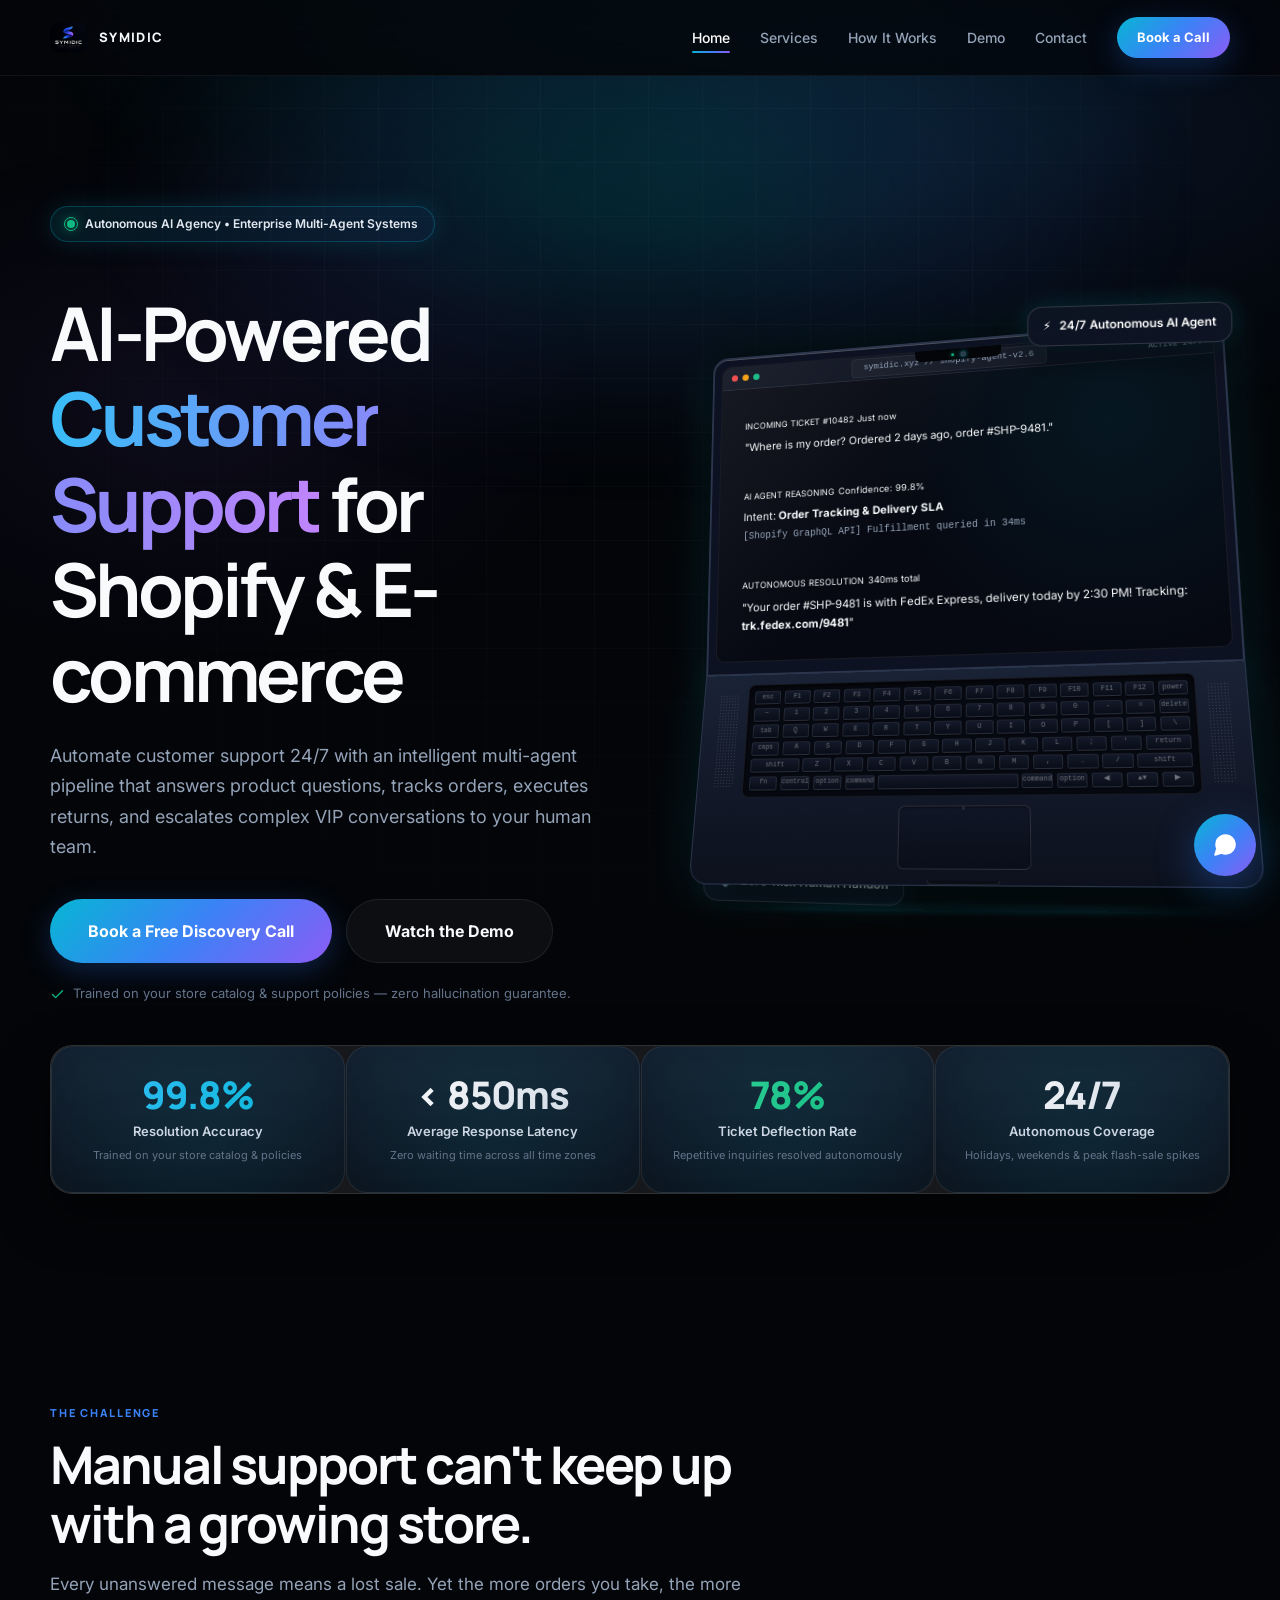
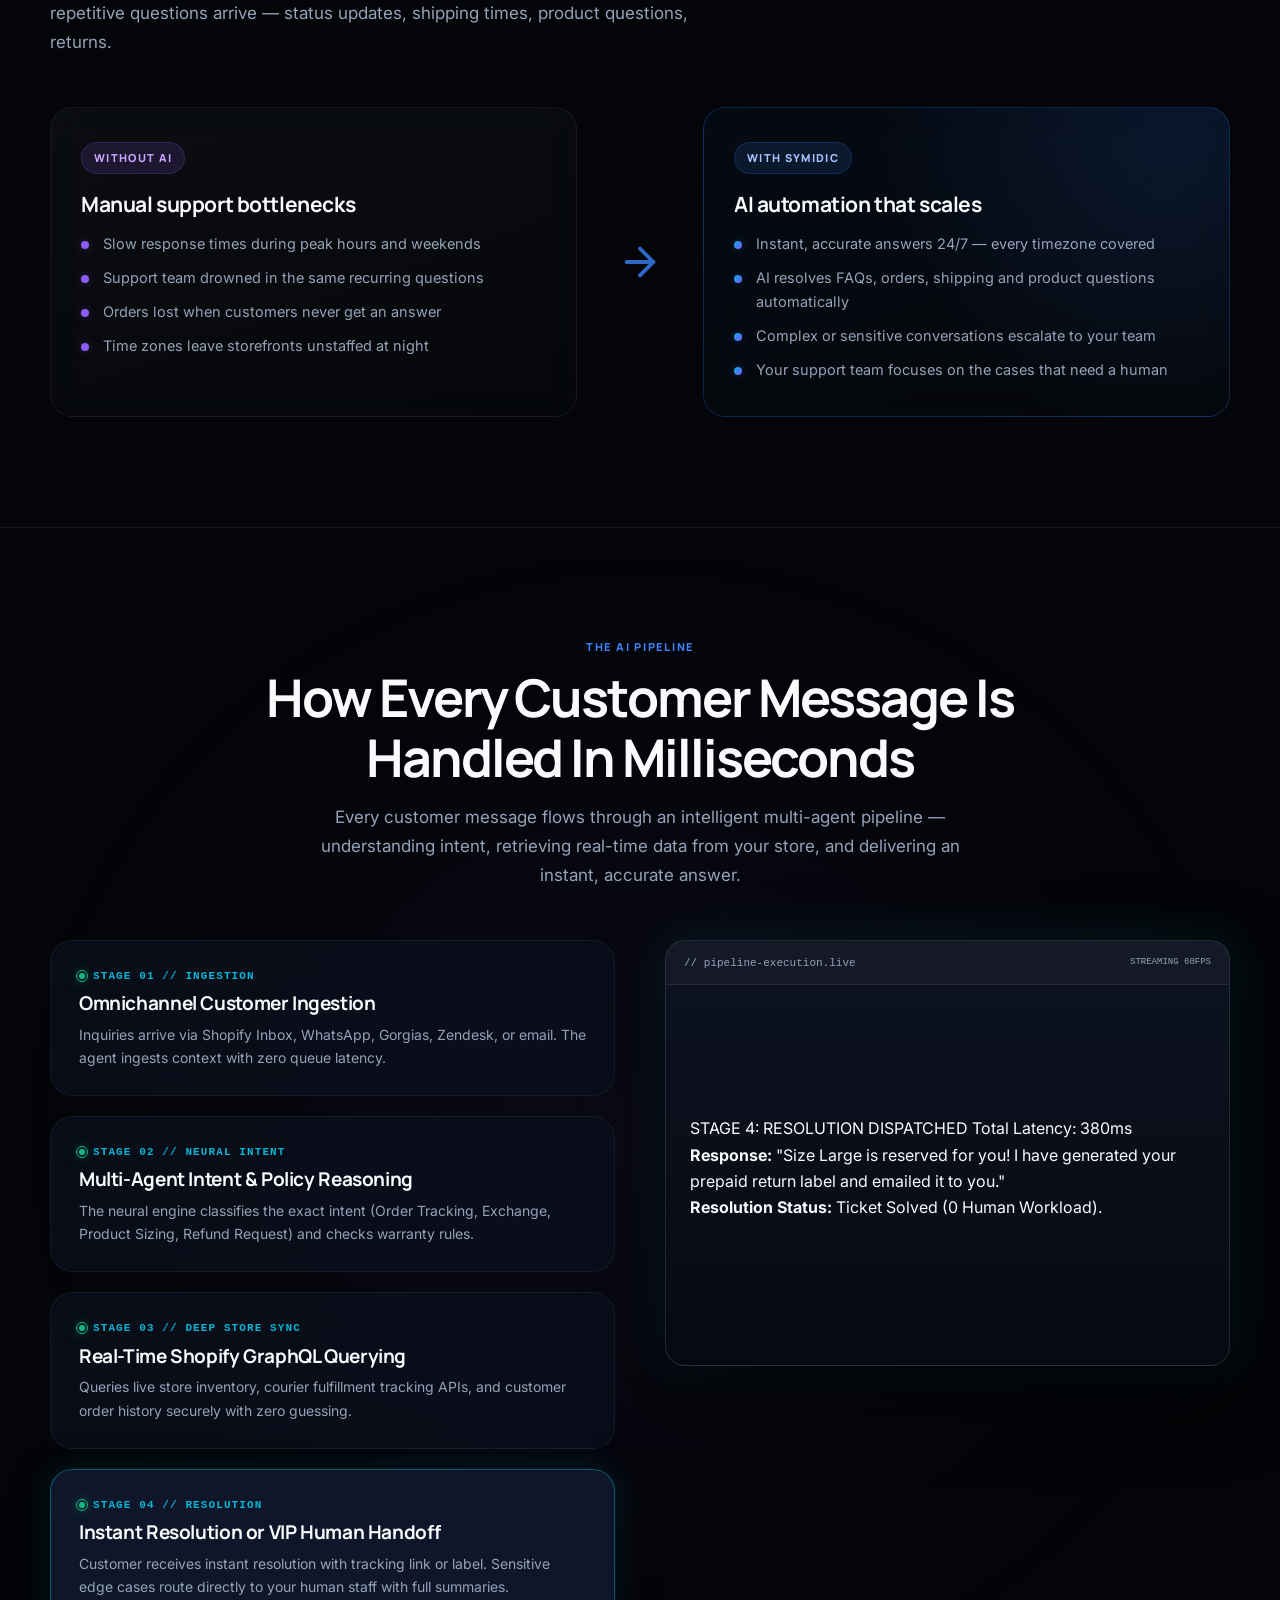
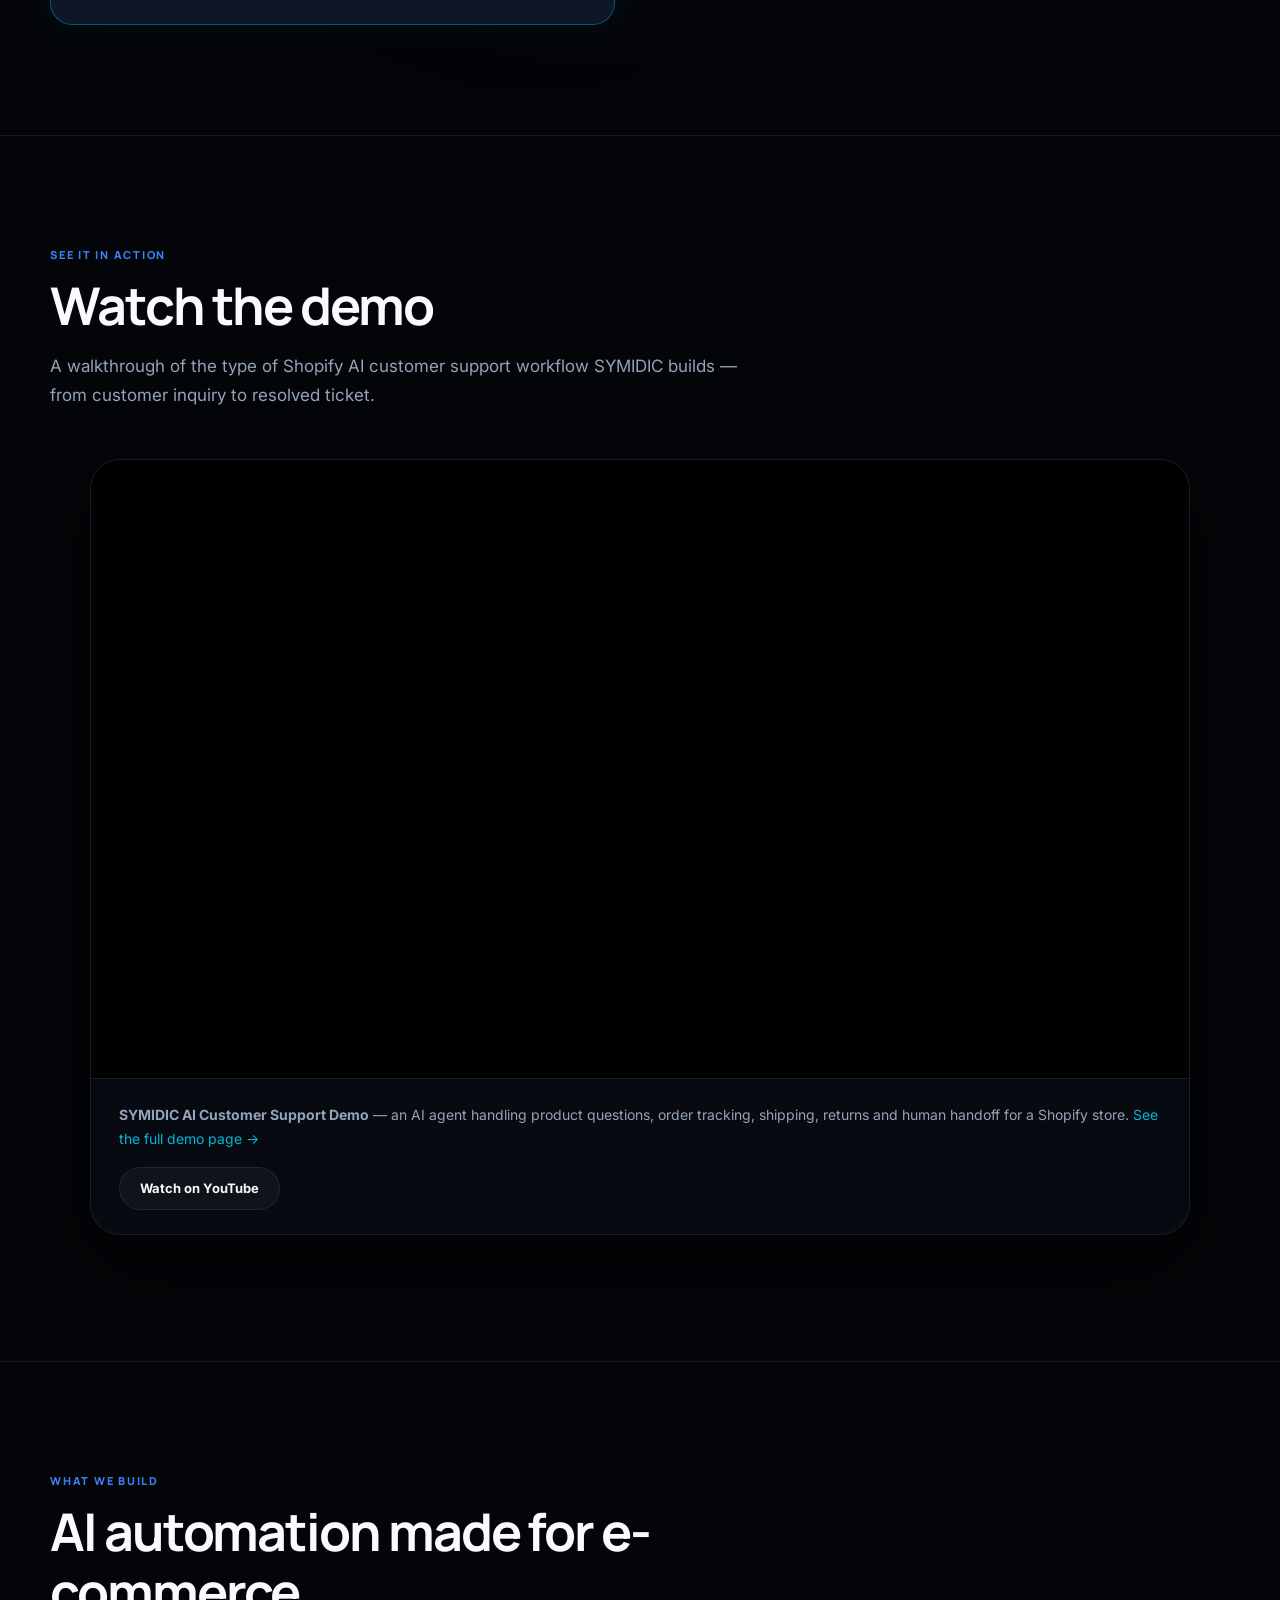
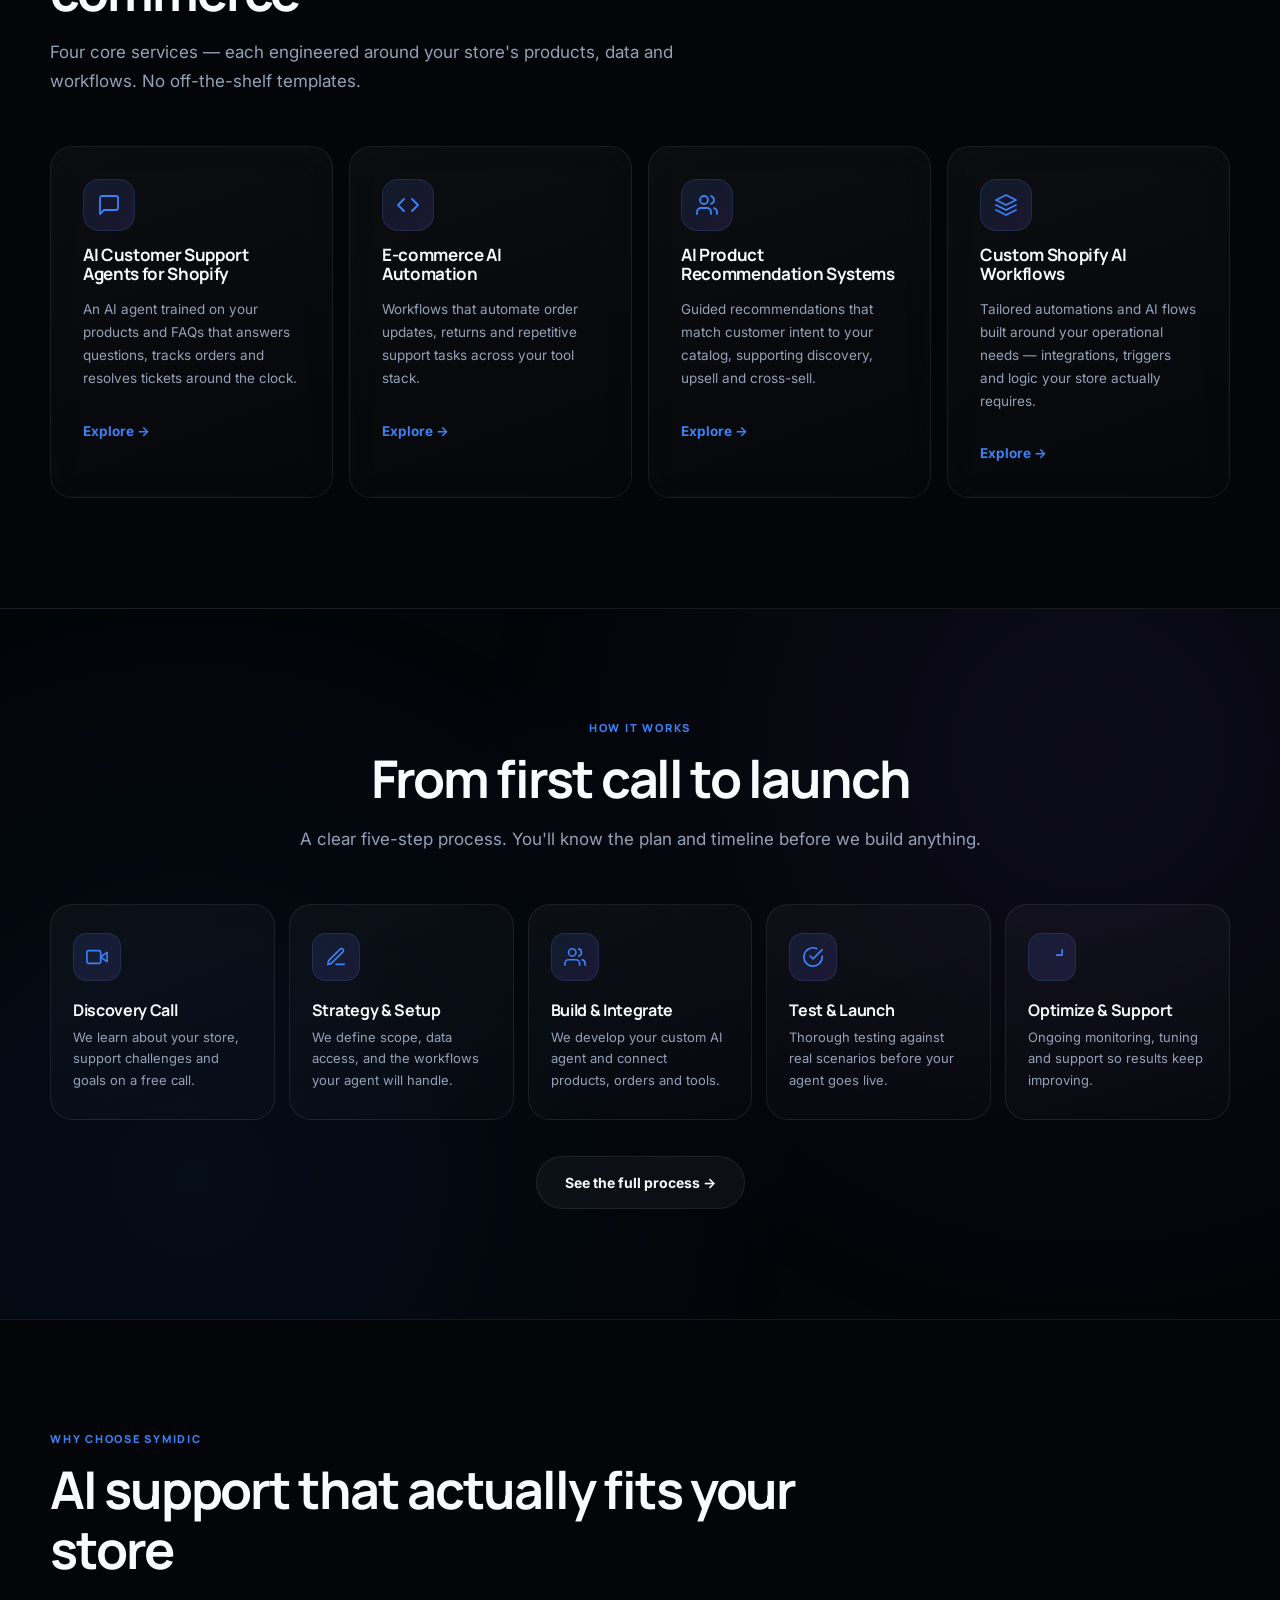
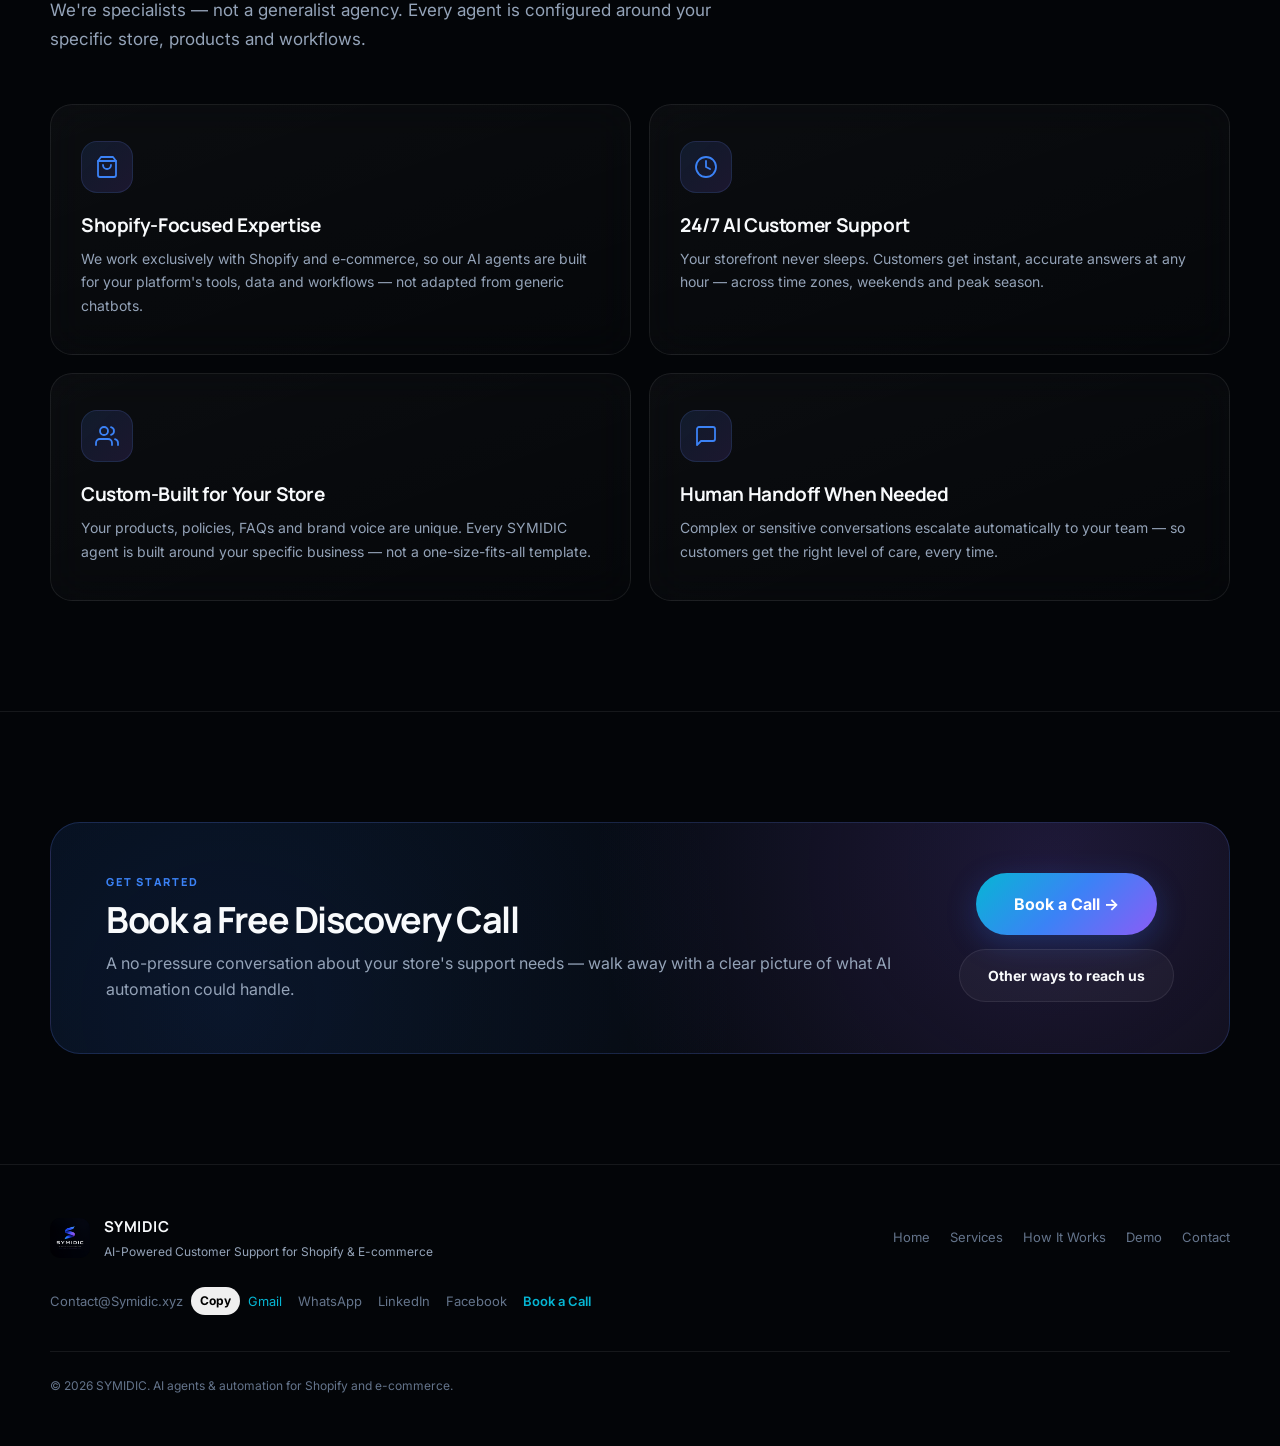
==== commit f51bf4a4: "feat(ui): implement Fey.com 3D MacBook Pro scroll with interactive lid physics, mouse tilt, and kine" ====
--- a/index.html
+++ b/index.html
@@ -141,67 +141,106 @@
           </div>
         </div>
 
-        <div class="hero-visual hero-entrance hero-entrance-delay-2">
-          <div class="terminal-window spotlight-card">
-            <div class="terminal-header">
-              <div class="terminal-dots">
-                <span class="t-dot red"></span>
-                <span class="t-dot yellow"></span>
-                <span class="t-dot green"></span>
-              </div>
-              <div class="terminal-title">
-                <span class="pulse-emerald" style="width:6px;height:6px;"></span>
-                symidic-agent-v2.6 // live-event-stream
-              </div>
-              <span class="event-tag emerald" style="font-size:9px;">ACTIVE 24/7</span>
-            </div>
-            <div class="terminal-body">
-              <div class="event-card incoming">
-                <div class="event-meta">
-                  <span class="event-tag cyan">INCOMING TICKET #10482</span>
-                  <span>0.02s ago</span>
+                <div class="hero-visual hero-entrance hero-entrance-delay-2">
+          <div class="macbook-scene">
+            <div class="macbook-container">
+              <!-- 3D Rotating Display Lid -->
+              <div class="macbook-lid">
+                <!-- Camera Notch -->
+                <div class="macbook-notch">
+                  <div class="macbook-indicator"></div>
+                  <div class="macbook-camera"></div>
                 </div>
-                <div class="event-desc">
-                  "Hi, where is my order? Ordered 2 days ago, order #SHP-9481."
+
+                <!-- Retina Display -->
+                <div class="macbook-screen">
+                  <div class="screen-titlebar">
+                    <div class="screen-dots">
+                      <span class="red"></span>
+                      <span class="yellow"></span>
+                      <span class="green"></span>
+                    </div>
+                    <div class="screen-url">symidic.xyz // shopify-agent-v2.6</div>
+                    <span class="event-tag emerald" style="font-size:8px;">ACTIVE 24/7</span>
+                  </div>
+
+                  <div class="screen-content">
+                    <div class="event-card incoming" style="padding:10px 12px;margin:0;">
+                      <div class="event-meta" style="margin-bottom:3px;">
+                        <span class="event-tag cyan" style="font-size:9px;">INCOMING TICKET #10482</span>
+                        <span style="font-size:9.5px;">Just now</span>
+                      </div>
+                      <div class="event-desc" style="font-size:11.5px;">
+                        "Where is my order? Ordered 2 days ago, order #SHP-9481."
+                      </div>
+                    </div>
+
+                    <div class="event-card reasoning" style="padding:10px 12px;margin:0;">
+                      <div class="event-meta" style="margin-bottom:3px;">
+                        <span class="event-tag violet" style="font-size:9px;">AI AGENT REASONING</span>
+                        <span style="font-size:9.5px;">Confidence: 99.8%</span>
+                      </div>
+                      <div class="event-desc" style="font-size:11.5px;">
+                        Intent: <strong>Order Tracking &amp; Delivery SLA</strong><br>
+                        <span style="font-family:var(--font-mono);font-size:10px;color:var(--muted);">[Shopify GraphQL API] Fulfillment queried in 34ms</span>
+                      </div>
+                    </div>
+
+                    <div class="event-card resolved" style="padding:10px 12px;margin:0;">
+                      <div class="event-meta" style="margin-bottom:3px;">
+                        <span class="event-tag emerald" style="font-size:9px;">AUTONOMOUS RESOLUTION</span>
+                        <span style="font-size:9.5px;">340ms total</span>
+                      </div>
+                      <div class="event-desc" style="font-size:11.5px;">
+                        "Your order #SHP-9481 is with FedEx Express, delivery today by 2:30 PM! Tracking: <strong>trk.fedex.com/9481</strong>"
+                      </div>
+                    </div>
+                  </div>
                 </div>
               </div>
 
-              <div class="event-card reasoning">
-                <div class="event-meta">
-                  <span class="event-tag violet">AI AGENT REASONING</span>
-                  <span>Confidence: 99.8%</span>
+              <!-- MacBook Base with Keyboard & Trackpad -->
+              <div class="macbook-base">
+                <div class="macbook-lip"></div>
+                <div class="base-layout">
+                  <div class="speaker-grille"></div>
+                  <div class="macbook-keyboard">
+                    <div class="key-row">
+                      <div class="key">esc</div><div class="key">F1</div><div class="key">F2</div><div class="key">F3</div><div class="key">F4</div><div class="key">F5</div><div class="key">F6</div><div class="key">F7</div><div class="key">F8</div><div class="key">F9</div><div class="key">F10</div><div class="key">F11</div><div class="key">F12</div><div class="key">power</div>
+                    </div>
+                    <div class="key-row">
+                      <div class="key">~</div><div class="key">1</div><div class="key">2</div><div class="key">3</div><div class="key">4</div><div class="key">5</div><div class="key">6</div><div class="key">7</div><div class="key">8</div><div class="key">9</div><div class="key">0</div><div class="key">-</div><div class="key">=</div><div class="key">delete</div>
+                    </div>
+                    <div class="key-row">
+                      <div class="key">tab</div><div class="key">Q</div><div class="key">W</div><div class="key">E</div><div class="key">R</div><div class="key">T</div><div class="key">Y</div><div class="key">U</div><div class="key">I</div><div class="key">O</div><div class="key">P</div><div class="key">[</div><div class="key">]</div><div class="key">\</div>
+                    </div>
+                    <div class="key-row">
+                      <div class="key">caps</div><div class="key">A</div><div class="key">S</div><div class="key">D</div><div class="key">F</div><div class="key">G</div><div class="key">H</div><div class="key">J</div><div class="key">K</div><div class="key">L</div><div class="key">;</div><div class="key">'</div><div class="key" style="flex:1.5;">return</div>
+                    </div>
+                    <div class="key-row">
+                      <div class="key" style="flex:1.8;">shift</div><div class="key">Z</div><div class="key">X</div><div class="key">C</div><div class="key">V</div><div class="key">B</div><div class="key">N</div><div class="key">M</div><div class="key">,</div><div class="key">.</div><div class="key">/</div><div class="key" style="flex:1.8;">shift</div>
+                    </div>
+                    <div class="key-row">
+                      <div class="key">fn</div><div class="key">control</div><div class="key">option</div><div class="key">command</div><div class="key space"></div><div class="key">command</div><div class="key">option</div><div class="key">◀</div><div class="key">▲▼</div><div class="key">▶</div>
+                    </div>
+                  </div>
+                  <div class="speaker-grille"></div>
                 </div>
-                <div class="event-desc">
-                  Parsed Intent: <strong>Order Tracking &amp; Delivery SLA</strong><br>
-                  <span style="font-family:var(--font-mono);font-size:11px;color:var(--muted);">[Shopify GraphQL API] Querying fulfillment status for SHP-9481...</span>
-                </div>
+                <div class="macbook-trackpad"></div>
               </div>
-
-              <div class="event-card resolved">
-                <div class="event-meta">
-                  <span class="event-tag emerald">AUTONOMOUS RESOLUTION</span>
-                  <span>Latency: 340ms</span>
-                </div>
-                <div class="event-desc">
-                  "Your order #SHP-9481 is in transit with FedEx Express and out for delivery today by 2:30 PM! Live Tracking: <strong>trk.fedex.com/9481</strong>"
-                </div>
-              </div>
-
-              <div class="terminal-footer-stat">
-                <span>Human Intervention: <strong>0% (Autonomous)</strong></span>
-                <span class="stat-pill"><span class="pulse-emerald" style="width:5px;height:5px;"></span> SLA: 100% Met</span>
-              </div>
-            </div>
-          </div>
-
-          <!-- Floating High-Tech Chips -->
-          <div class="float-chip chip-1">
-            <span class="chip-icon cyan">⚡</span>
-            <span>24/7 Autonomous AI Agent</span>
-          </div>
-          <div class="float-chip chip-2">
-            <span class="chip-icon emerald">🛡️</span>
-            <span>Zero-Risk Human Handoff</span>
+              <!-- 3D Ambient Ground Shadow -->
+              <div class="macbook-shadow" aria-hidden="true"></div>
+            </div>
+
+            <!-- Floating High-Tech Chips -->
+            <div class="float-chip chip-1">
+              <span class="chip-icon cyan">⚡</span>
+              <span>24/7 Autonomous AI Agent</span>
+            </div>
+            <div class="float-chip chip-2">
+              <span class="chip-icon emerald">🛡️</span>
+              <span>Zero-Risk Human Handoff</span>
+            </div>
           </div>
         </div>
       </div>
--- a/assets/css/styles.css
+++ b/assets/css/styles.css
@@ -392,165 +392,299 @@
   100% { transform: scale(2.2); opacity: 0; }
 }
 
-/* Hero Terminal & Neural Operations Deck */
+/* --- Fey.com / Aceternity 3D MacBook Pro Scroll Component --- */
 .hero-visual {
-  min-height: 490px;
-  position: relative;
-  perspective: 1000px;
-}
-.terminal-window {
+  perspective: 1400px;
+  position: relative;
+  display: flex;
+  justify-content: center;
+  align-items: center;
+  padding: 10px 0;
+}
+
+.macbook-scene {
+  width: 100%;
+  max-width: 580px;
+  position: relative;
+  transform-style: preserve-3d;
+  transition: transform 0.2s cubic-bezier(0.16, 1, 0.3, 1);
+}
+
+.macbook-container {
+  transform-style: preserve-3d;
+  position: relative;
+  width: 100%;
+  transform: rotateX(var(--base-tilt-x, 22deg)) rotateY(var(--base-tilt-y, -6deg));
+  transform-origin: center center;
+  transition: transform 0.08s ease-out;
+}
+
+/* 3D Ambient Desk Shadow Beneath Laptop */
+.macbook-shadow {
+  position: absolute;
+  bottom: -22px;
+  left: 6%;
+  right: 6%;
+  height: 44px;
+  background: radial-gradient(ellipse at center, rgba(0,0,0,0.85) 0%, rgba(6,182,212,0.2) 40%, transparent 75%);
+  filter: blur(14px);
+  transform: rotateX(70deg) translateZ(-20px);
+  pointer-events: none;
+  z-index: 0;
+}
+
+/* 3D Rotating Display Lid */
+.macbook-lid {
+  transform-style: preserve-3d;
+  transform-origin: bottom center;
+  transform: rotateX(var(--lid-rotate, -28deg));
+  transition: transform 0.25s cubic-bezier(0.16, 1, 0.3, 1);
+  background: #0d1222;
+  border: 2px solid #2b354c;
+  border-radius: 16px 16px 2px 2px;
+  padding: 8px 8px 12px;
+  box-shadow:
+    0 -12px 35px rgba(0,0,0,0.7),
+    0 0 50px rgba(6,182,212,0.18),
+    inset 0 1px 0 rgba(255,255,255,0.25);
+  position: relative;
+  margin-bottom: -3px;
+  z-index: 2;
+}
+
+/* MacBook Camera Notch */
+.macbook-notch {
+  position: absolute;
+  top: 8px;
+  left: 50%;
+  transform: translateX(-50%);
+  width: 90px;
+  height: 12px;
+  background: #030508;
+  border-radius: 0 0 7px 7px;
+  display: flex;
+  align-items: center;
+  justify-content: center;
+  gap: 7px;
+  z-index: 10;
+}
+.macbook-camera {
+  width: 5px;
+  height: 5px;
+  border-radius: 50%;
+  background: #1e293b;
+  box-shadow: 0 0 5px #06b6d4;
+  border: 1px solid rgba(255,255,255,0.2);
+}
+.macbook-indicator {
+  width: 3px;
+  height: 3px;
+  border-radius: 50%;
+  background: #10b981;
+  box-shadow: 0 0 5px #10b981;
+}
+
+/* Retina Display Screen */
+.macbook-screen {
+  background: #050811;
+  border-radius: 10px;
+  border: 1px solid rgba(255,255,255,0.08);
+  overflow: hidden;
+  position: relative;
+  aspect-ratio: 16 / 10;
+  display: flex;
+  flex-direction: column;
+  box-shadow: inset 0 0 40px rgba(0,0,0,0.85);
+}
+.macbook-screen::after {
+  content: "";
+  position: absolute;
+  inset: 0;
+  background: linear-gradient(135deg, rgba(255,255,255,0.07) 0%, transparent 45%);
+  pointer-events: none;
+}
+
+/* Browser Title Bar inside MacBook */
+.screen-titlebar {
+  height: 26px;
+  background: rgba(13,18,32,0.95);
+  border-bottom: 1px solid rgba(255,255,255,0.08);
+  display: flex;
+  align-items: center;
+  justify-content: space-between;
+  padding: 0 10px;
+  font-family: var(--font-mono);
+  font-size: 9.5px;
+  color: var(--muted);
+}
+.screen-dots {
+  display: flex;
+  gap: 5px;
+}
+.screen-dots span {
+  width: 7px;
+  height: 7px;
+  border-radius: 50%;
+}
+.screen-dots .red { background: #ef4444; }
+.screen-dots .yellow { background: #f59e0b; }
+.screen-dots .green { background: #10b981; }
+.screen-url {
+  background: rgba(255,255,255,0.04);
+  padding: 2px 12px;
+  border-radius: 4px;
+  border: 1px solid rgba(255,255,255,0.06);
+  font-size: 9px;
+  color: #94a3b8;
+}
+
+/* Screen Live UI */
+.screen-content {
+  padding: 12px 14px;
+  display: flex;
+  flex-direction: column;
+  gap: 8px;
+  font-family: var(--font-body);
+  flex: 1;
+  justify-content: center;
+  background: radial-gradient(circle at 80% 20%, rgba(6,182,212,0.08), transparent 50%), #060912;
+}
+
+/* MacBook Base Chassis */
+.macbook-base {
+  background: linear-gradient(180deg, #1a2236 0%, #0c111d 100%);
+  border: 1px solid #2b354c;
+  border-radius: 3px 3px 18px 18px;
+  padding: 12px 16px 14px;
+  position: relative;
+  box-shadow:
+    0 25px 60px -10px rgba(0,0,0,0.85),
+    0 0 50px rgba(6,182,212,0.2),
+    inset 0 1px 0 rgba(255,255,255,0.25);
+  transform-style: preserve-3d;
+  z-index: 1;
+}
+
+/* Front Lip / Thumb Scoop */
+.macbook-lip {
+  position: absolute;
+  bottom: 0;
+  left: 50%;
+  transform: translateX(-50%);
+  width: 68px;
+  height: 4px;
+  background: #090d16;
+  border-radius: 0 0 4px 4px;
+  border: 1px solid rgba(255,255,255,0.1);
+  border-top: none;
+}
+
+/* Base Interior with Speakers & Keyboard */
+.base-layout {
+  display: grid;
+  grid-template-columns: 20px 1fr 20px;
+  gap: 10px;
+  align-items: center;
+}
+
+/* Speaker Grilles */
+.speaker-grille {
+  height: 95px;
+  background-image: radial-gradient(rgba(255,255,255,0.22) 1px, transparent 1px);
+  background-size: 3px 3px;
+  border-radius: 3px;
+  opacity: 0.65;
+}
+
+/* Chiclet Keyboard Area */
+.macbook-keyboard {
+  background: #070a12;
+  border: 1px solid rgba(255,255,255,0.06);
+  border-radius: 7px;
+  padding: 6px;
+  box-shadow: inset 0 2px 6px rgba(0,0,0,0.85);
+  display: flex;
+  flex-direction: column;
+  gap: 3.5px;
+}
+.key-row {
+  display: flex;
+  gap: 3.5px;
+  justify-content: space-between;
+}
+.key {
+  height: 14px;
+  background: linear-gradient(180deg, #131929 0%, #090d18 100%);
+  border: 1px solid rgba(255,255,255,0.09);
+  border-radius: 2.5px;
+  flex: 1;
+  box-shadow: 0 1px 2px rgba(0,0,0,0.7);
+  display: flex;
+  align-items: center;
+  justify-content: center;
+  font-family: var(--font-mono);
+  font-size: 6.5px;
+  color: rgba(255,255,255,0.4);
+  user-select: none;
+}
+.key.space { flex: 5; }
+
+/* Force Touch Trackpad */
+.macbook-trackpad {
+  width: 125px;
+  height: 60px;
+  margin: 9px auto 0;
+  background: linear-gradient(180deg, #101626 0%, #0a0e19 100%);
   border: 1px solid rgba(255,255,255,0.12);
-  border-radius: 20px;
-  background: linear-gradient(180deg, rgba(13,19,34,0.92) 0%, rgba(7,10,18,0.96) 100%);
-  box-shadow: 0 25px 60px -15px rgba(0,0,0,0.8), 0 0 40px rgba(6,182,212,0.12);
-  backdrop-filter: blur(20px);
-  -webkit-backdrop-filter: blur(20px);
-  overflow: hidden;
-  position: relative;
-  z-index: 2;
-  transform: perspective(1000px) rotateY(-4deg) rotateX(2deg);
-  transition: transform 0.6s cubic-bezier(0.16, 1, 0.3, 1), box-shadow 0.6s ease;
-}
-.terminal-window:hover {
-  transform: perspective(1000px) rotateY(-1deg) rotateX(1deg);
-  box-shadow: 0 30px 80px -15px rgba(0,0,0,0.85), 0 0 60px rgba(6,182,212,0.22);
-}
-.terminal-header {
-  height: 44px;
-  background: rgba(255,255,255,0.03);
-  border-bottom: 1px solid rgba(255,255,255,0.06);
-  padding: 0 16px;
-  display: flex;
-  align-items: center;
-  justify-content: space-between;
-}
-.terminal-dots {
-  display: flex;
-  gap: 7px;
-}
-.t-dot {
-  width: 10px;
-  height: 10px;
-  border-radius: 50%;
-}
-.t-dot.red { background: #ef4444; opacity: 0.8; }
-.t-dot.yellow { background: #f59e0b; opacity: 0.8; }
-.t-dot.green { background: #10b981; opacity: 0.8; }
-.terminal-title {
-  font-family: var(--font-mono);
-  font-size: 11px;
-  color: var(--muted);
-  letter-spacing: 0.04em;
-  display: flex;
-  align-items: center;
-  gap: 6px;
-}
-.terminal-body {
-  padding: 20px;
-  display: flex;
-  flex-direction: column;
-  gap: 14px;
-  font-family: var(--font-body);
-}
-
-/* Live Event Stream Cards inside Terminal */
-.event-card {
-  border: 1px solid rgba(255,255,255,0.06);
-  border-radius: 12px;
-  padding: 14px 16px;
-  background: rgba(255,255,255,0.02);
-  transition: var(--transition);
-}
-.event-card.incoming {
-  border-left: 3px solid var(--cyan);
-}
-.event-card.reasoning {
-  border-left: 3px solid var(--violet);
-  background: rgba(139,92,246,0.04);
-}
-.event-card.resolved {
-  border-left: 3px solid var(--emerald);
-  background: rgba(16,185,129,0.04);
-}
-.event-meta {
-  display: flex;
-  align-items: center;
-  justify-content: space-between;
-  margin-bottom: 6px;
-  font-size: 11px;
-  font-family: var(--font-mono);
-  color: var(--muted2);
-}
-.event-tag {
-  display: inline-flex;
-  align-items: center;
-  gap: 5px;
-  padding: 2px 7px;
-  border-radius: 4px;
-  font-size: 10px;
-  font-weight: 700;
-  text-transform: uppercase;
-}
-.event-tag.cyan { background: var(--cyan-dim); color: var(--cyan); }
-.event-tag.violet { background: var(--violet-dim); color: #c4b5fd; }
-.event-tag.emerald { background: var(--emerald-dim); color: var(--emerald); }
-.event-desc {
-  font-size: 12.5px;
-  line-height: 1.55;
-  color: var(--text-dim);
-}
-.event-desc strong { color: #fff; }
-
-.terminal-footer-stat {
-  display: flex;
-  align-items: center;
-  justify-content: space-between;
-  padding-top: 10px;
-  border-top: 1px dashed rgba(255,255,255,0.08);
-  font-family: var(--font-mono);
-  font-size: 11px;
-  color: var(--muted);
-}
-.stat-pill {
-  color: var(--emerald);
-  display: flex;
-  align-items: center;
-  gap: 5px;
-  font-weight: 600;
-}
-
-/* Floating High-Tech Chips around Terminal */
+  border-radius: 6px;
+  box-shadow: inset 0 1px 2px rgba(0,0,0,0.5);
+  position: relative;
+}
+.macbook-trackpad::after {
+  content: "";
+  position: absolute;
+  top: 0;
+  left: 50%;
+  transform: translateX(-50%);
+  width: 1px;
+  height: 3px;
+  background: rgba(255,255,255,0.25);
+}
+
+/* Floating High-Tech Chips */
 .float-chip {
-  position: absolute;
-  z-index: 3;
-  padding: 10px 16px;
+  transform: translateZ(45px);
+  position: absolute;
+  z-index: 10;
+  padding: 9px 14px;
   border-radius: var(--radius-md);
   background: rgba(13,19,34,0.92);
-  border: 1px solid rgba(255,255,255,0.12);
-  box-shadow: 0 12px 30px rgba(0,0,0,0.5), 0 0 20px rgba(6,182,212,0.15);
+  border: 1px solid rgba(255,255,255,0.15);
+  box-shadow: 0 12px 30px rgba(0,0,0,0.55), 0 0 25px rgba(6,182,212,0.2);
   backdrop-filter: blur(14px);
   display: flex;
   align-items: center;
-  gap: 9px;
-  font-size: 12px;
+  gap: 8px;
+  font-size: 11.5px;
   font-weight: 600;
-  color: var(--text);
+  color: #fff;
   white-space: nowrap;
 }
-.chip-icon {
-  width: 24px;
-  height: 24px;
-  border-radius: 6px;
-  display: grid;
-  place-items: center;
-  font-size: 12px;
-}
-.chip-icon.cyan { background: var(--cyan-dim); color: var(--cyan); }
-.chip-icon.violet { background: var(--violet-dim); color: var(--violet); }
-.chip-icon.emerald { background: var(--emerald-dim); color: var(--emerald); }
-
-.chip-1 { top: -16px; right: 20px; animation: float-y 6.5s ease-in-out infinite; }
-.chip-2 { bottom: -16px; left: 10px; animation: float-y 7.5s ease-in-out infinite reverse; }
+.chip-1 { top: -14px; right: 10px; animation: float-y 6.5s ease-in-out infinite; }
+.chip-2 { bottom: -12px; left: 10px; animation: float-y 7.5s ease-in-out infinite reverse; }
+
+/* Animated Shimmering Text on Hero Title */
+.gradient-spectrum {
+  background: linear-gradient(90deg, #38bdf8 0%, #818cf8 25%, #c084fc 50%, #38bdf8 75%, #818cf8 100%);
+  background-size: 200% auto;
+  -webkit-background-clip: text;
+  -webkit-text-fill-color: transparent;
+  animation: shine-spectrum 5s linear infinite;
+}
+@keyframes shine-spectrum {
+  to { background-position: 200% center; }
+}
+
 
 /* --- Live Impact Metrics Strip (Directly Below Hero) ------------------ */
 .metrics-strip {
@@ -1925,7 +2059,12 @@
   .container { width: min(100% - 32px, var(--container)); }
   .section { padding: 80px 0; }
   .hero { padding: 90px 0 70px; }
-  .hero-visual { min-height: auto; padding: 0; }
+  .hero-visual { min-height: auto; padding: 0; perspective: 1000px; }
+  .macbook-scene { max-width: 100%; transform: scale(0.92); transform-origin: top center; }
+  .macbook-container { --base-tilt-x: 14deg !important; --base-tilt-y: 0deg !important; }
+  .key { font-size: 5px; height: 11px; }
+  .screen-content { padding: 8px 10px; }
+  .macbook-trackpad { width: 95px; height: 44px; }
   .terminal-window { transform: none !important; }
   .float-chip { display: none; }
   .metrics-grid { grid-template-columns: 1fr; }
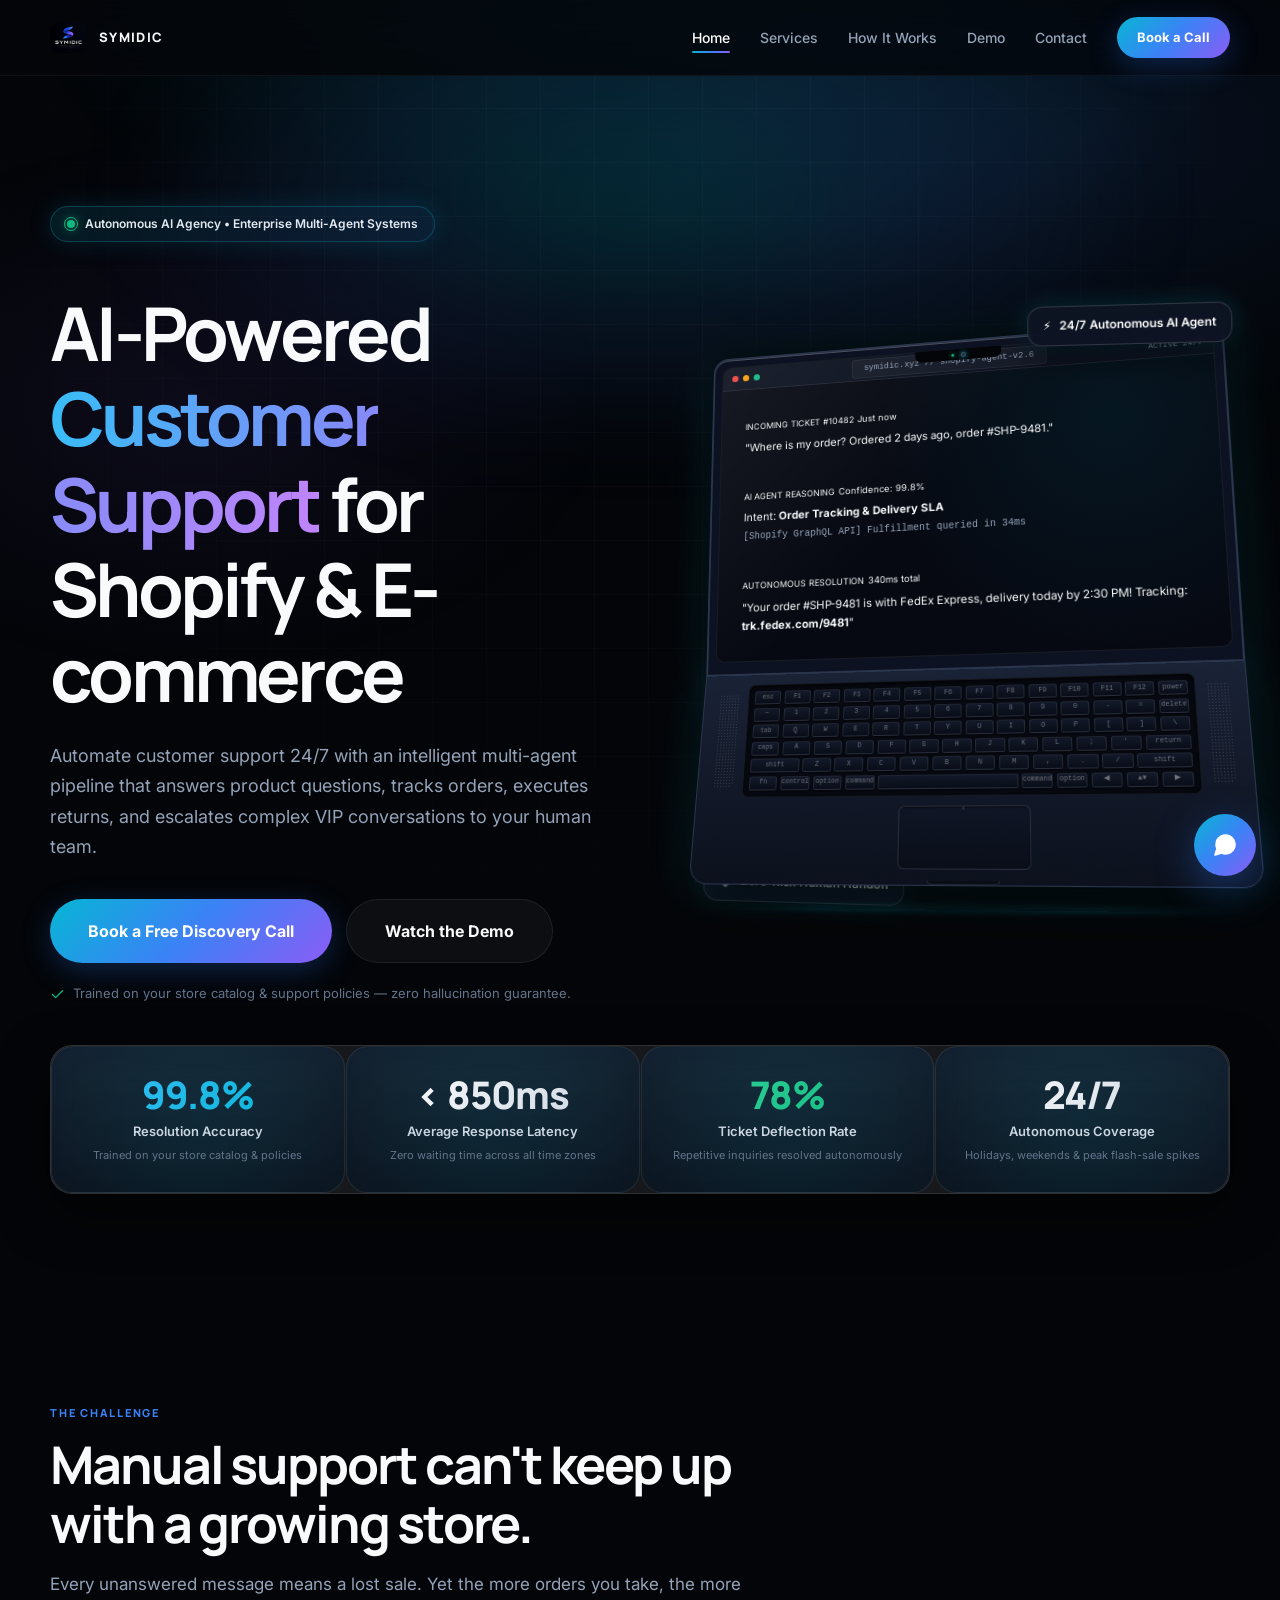
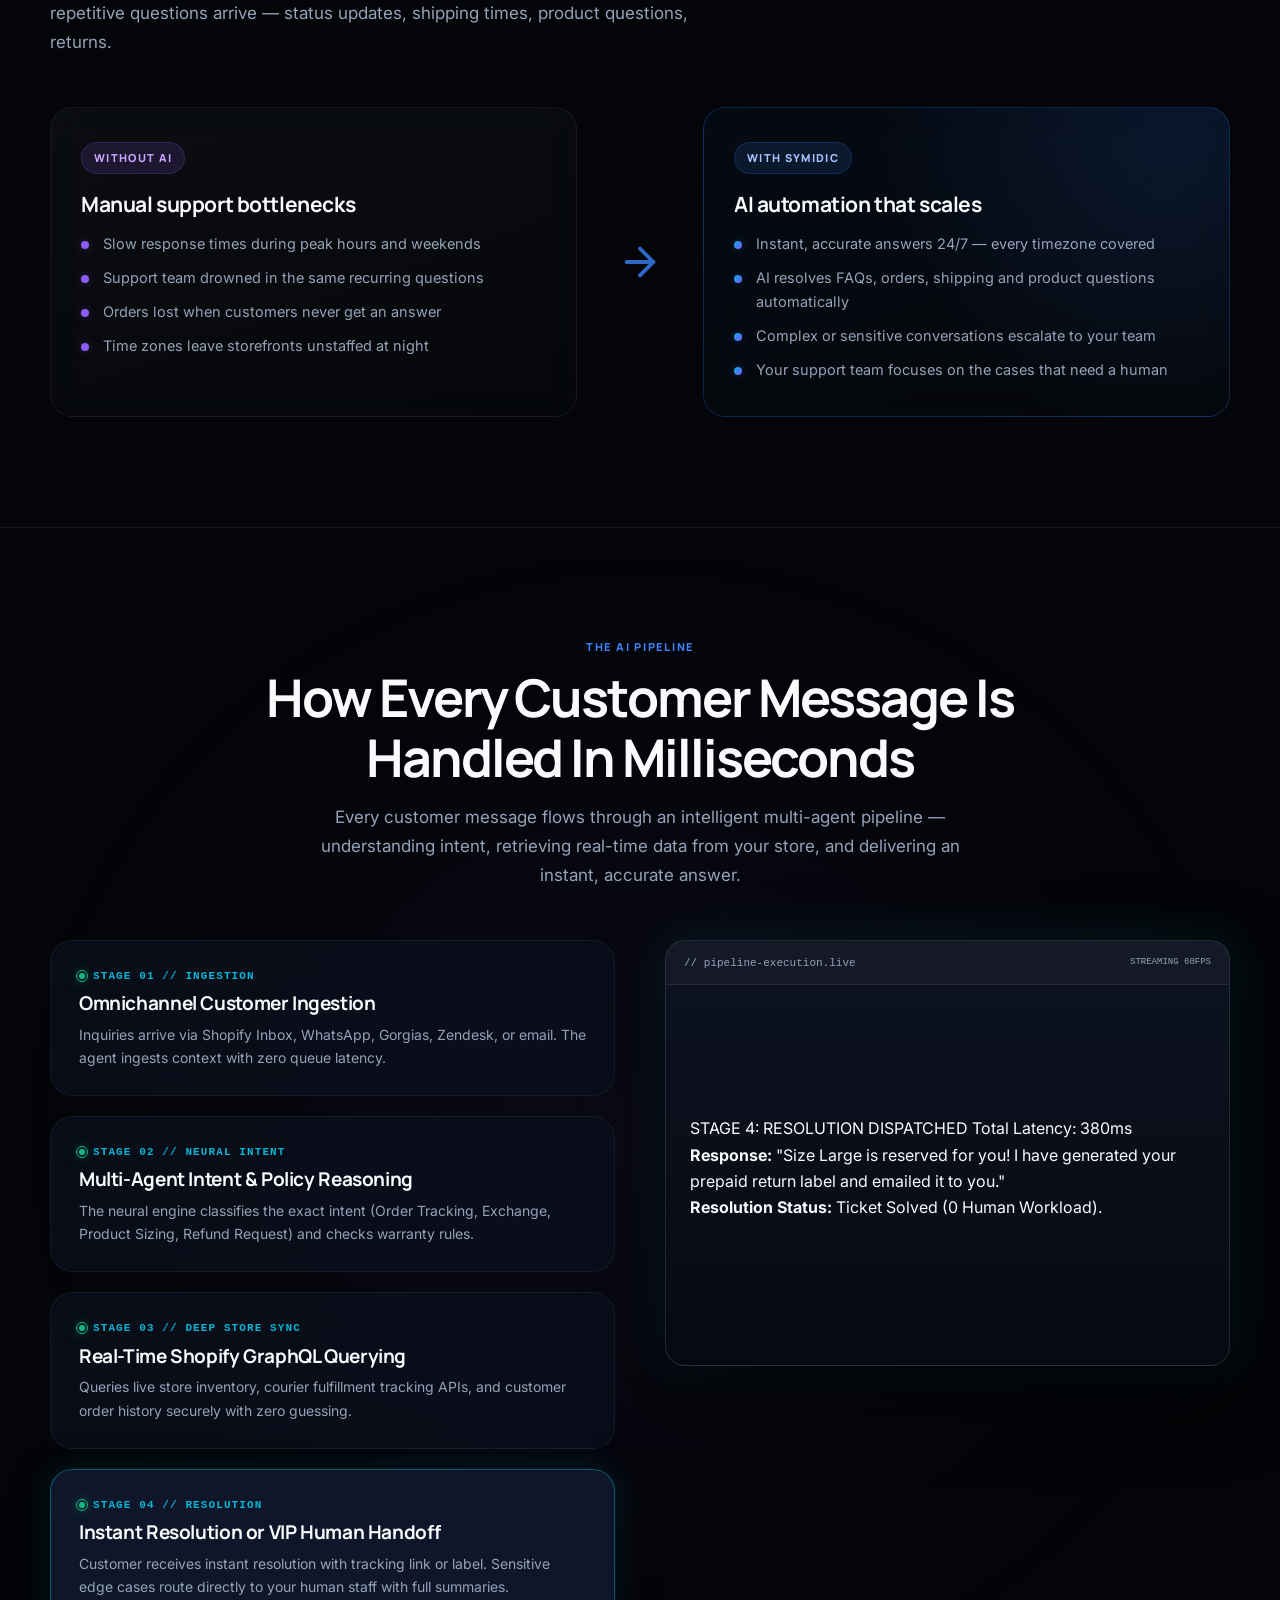
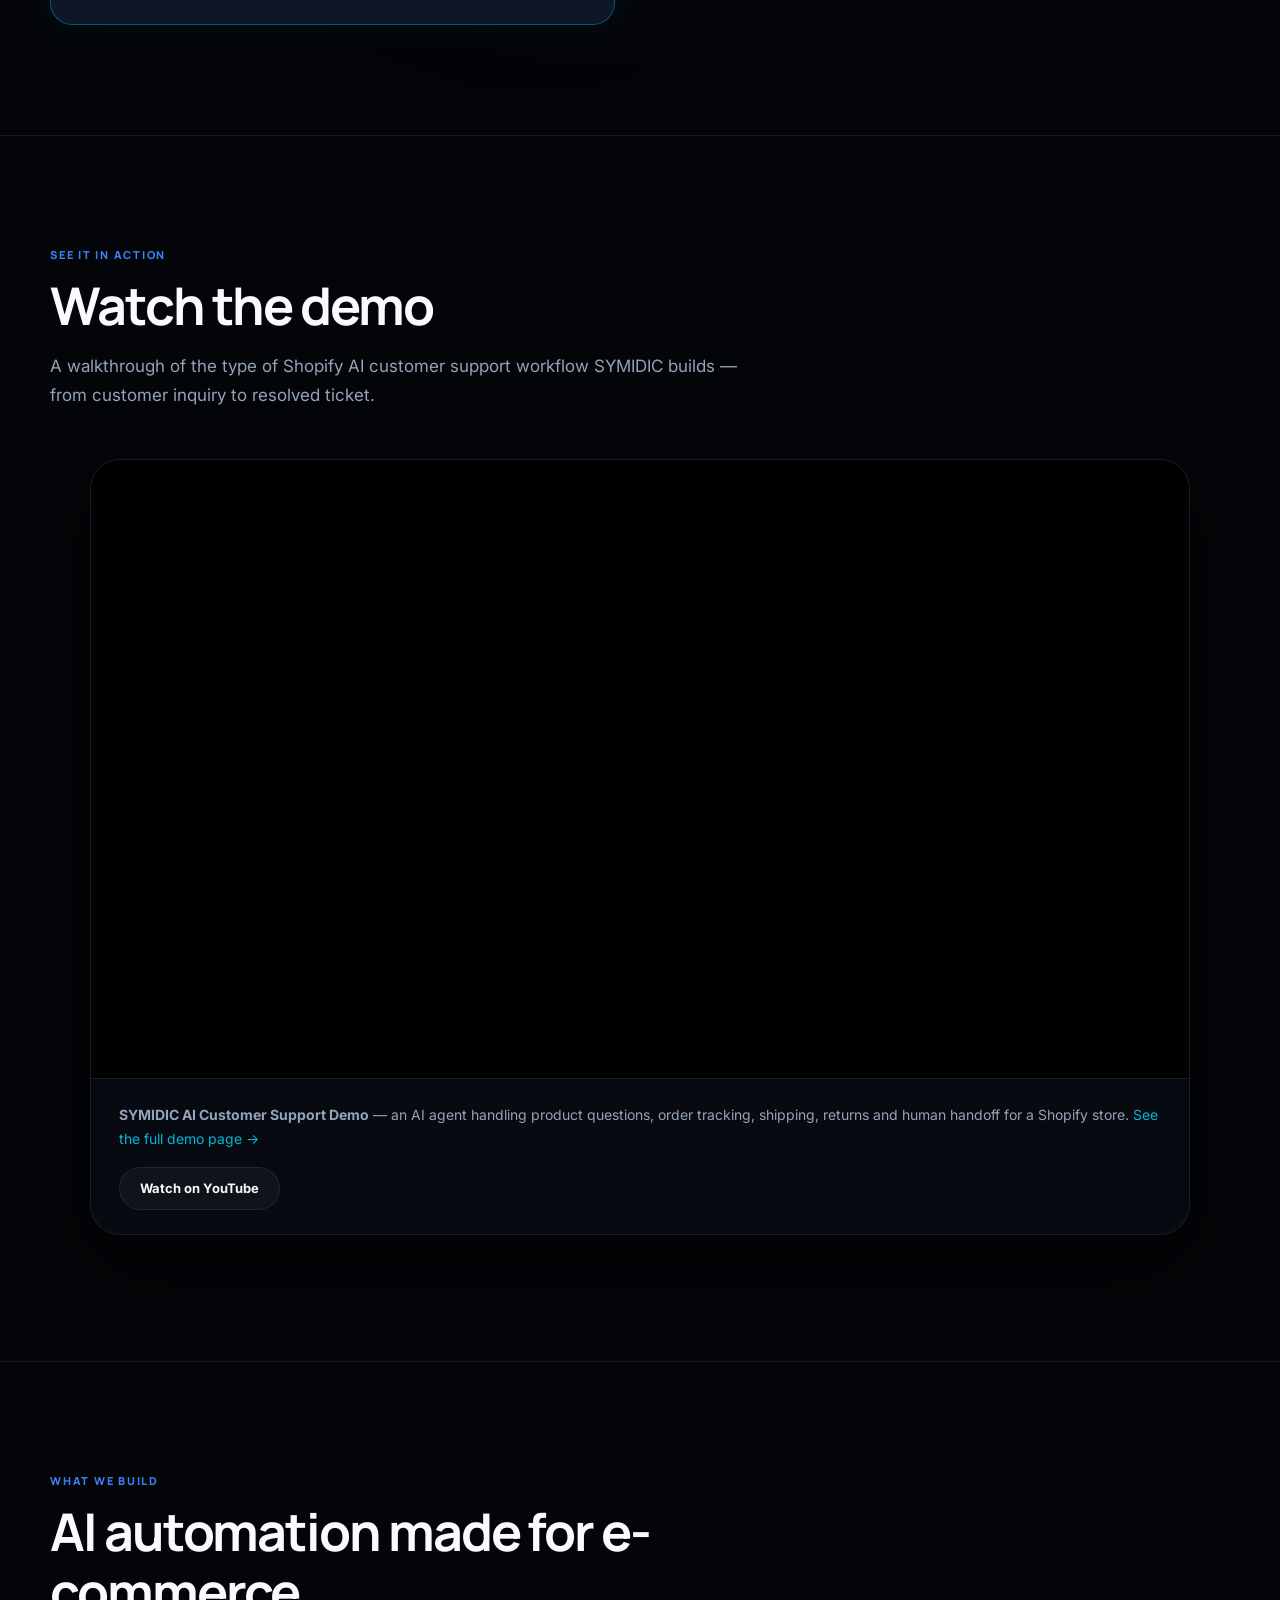
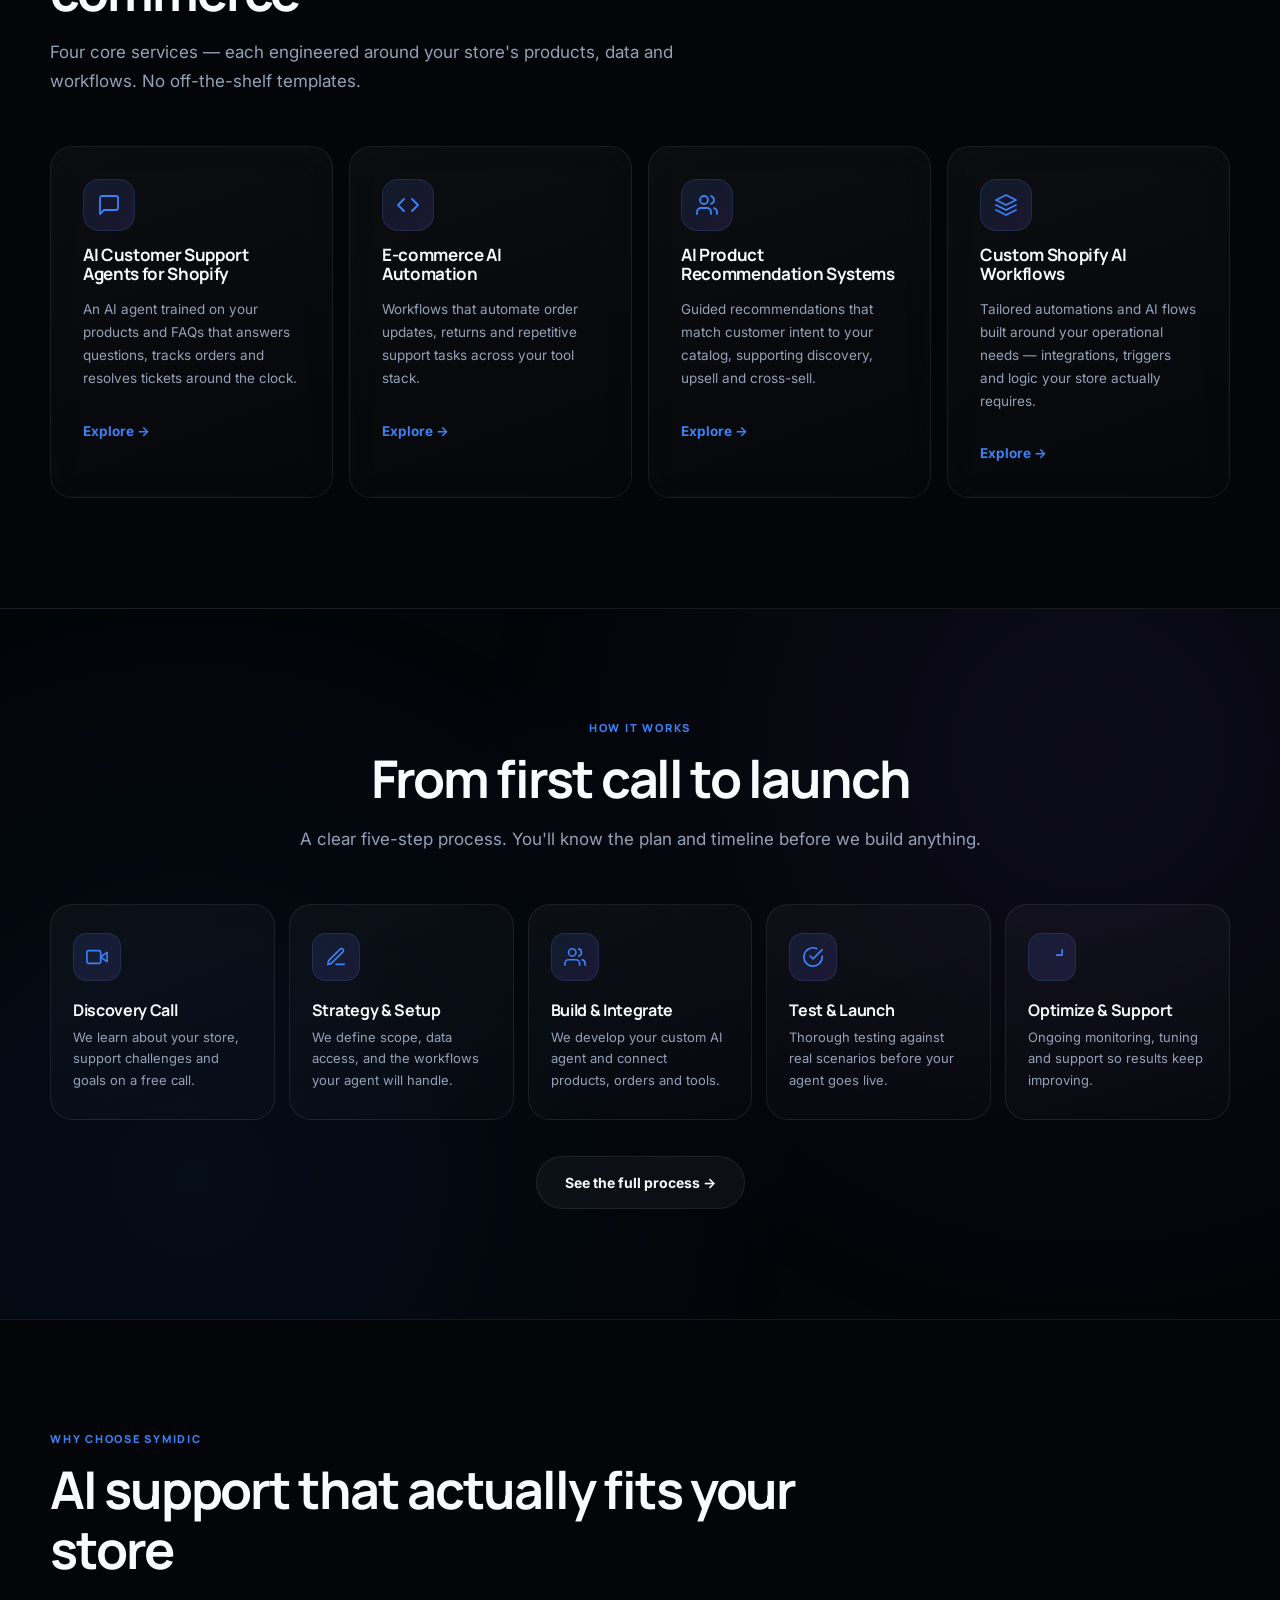
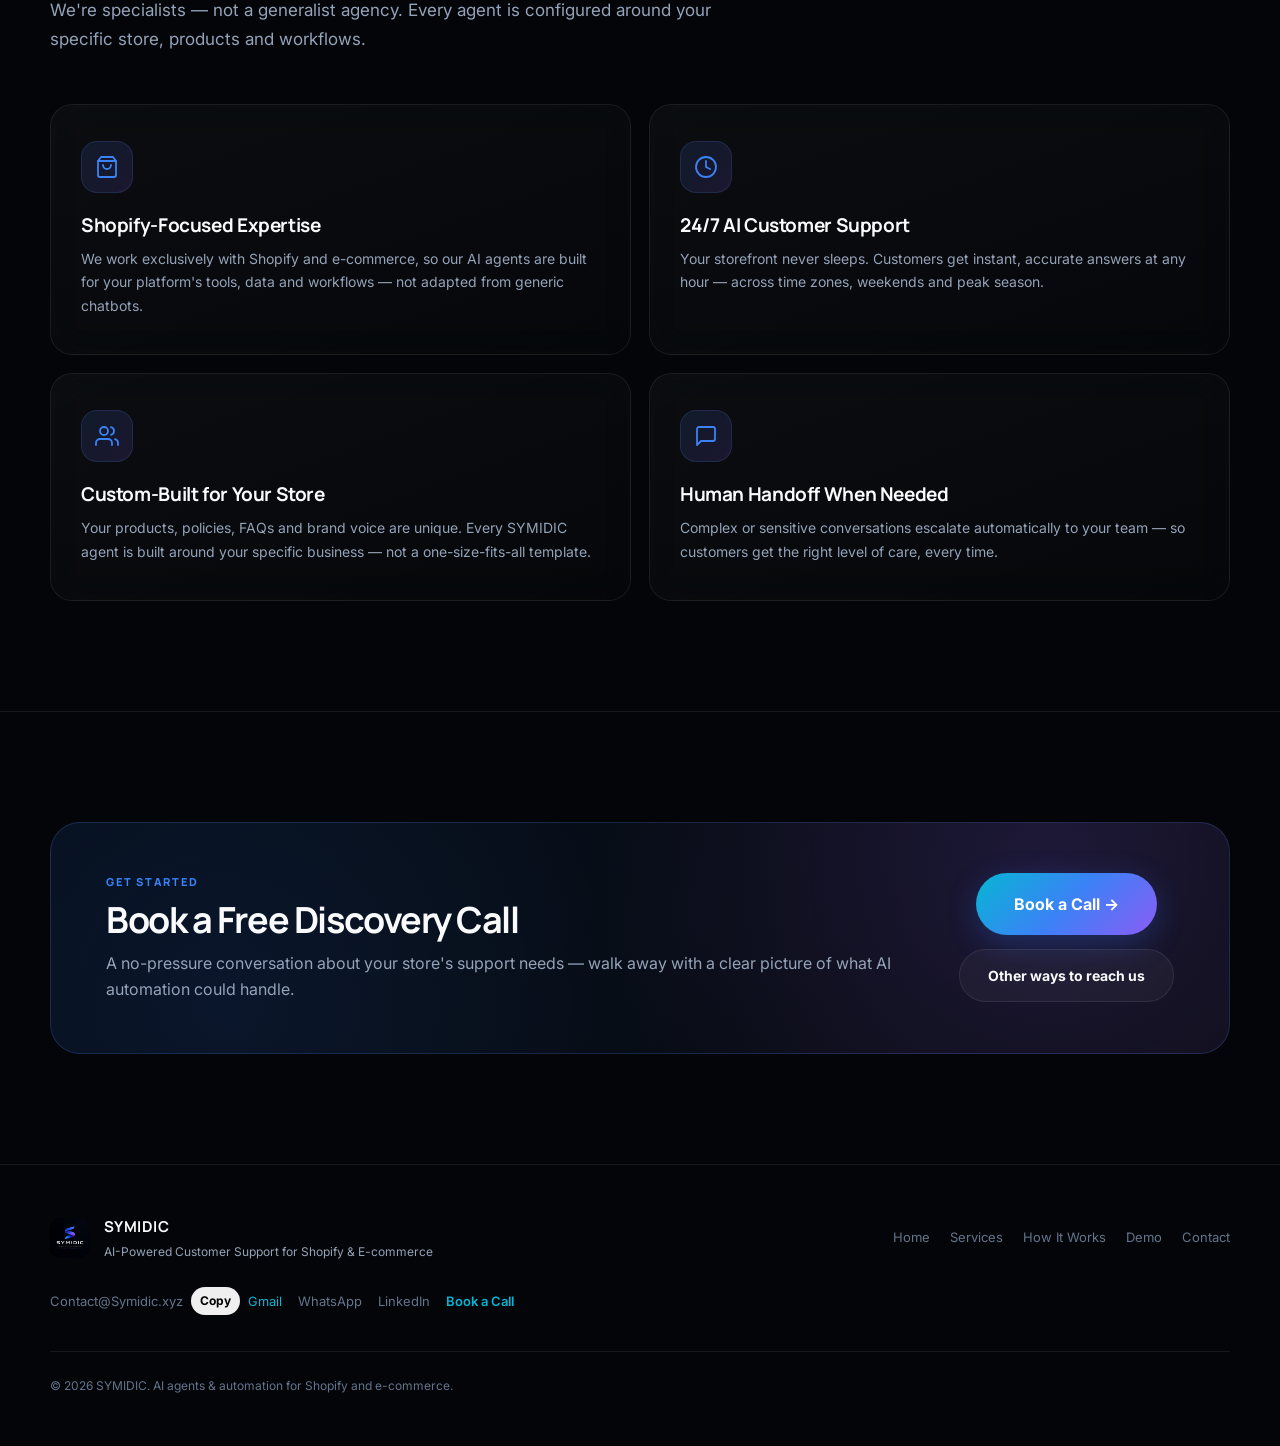
==== commit f81a5f72: "chore: remove disabled facebook link from footer and schema" ====
--- a/index.html
+++ b/index.html
@@ -42,7 +42,6 @@
     "email": "Contact@Symidic.xyz",
     "sameAs": [
       "https://www.linkedin.com/in/abdulrehman-symidic/",
-      "https://www.facebook.com/profile.php?id=61591174100216",
       "https://wa.me/923037061168"
     ],
     "contactPoint": {
@@ -660,7 +659,6 @@
           </span>
           <a href="https://wa.me/923037061168" target="_blank" rel="noopener noreferrer">WhatsApp</a>
           <a href="https://www.linkedin.com/in/abdulrehman-symidic/" target="_blank" rel="noopener noreferrer" aria-label="SYMIDIC on LinkedIn">LinkedIn</a>
-          <a href="https://www.facebook.com/profile.php?id=61591174100216" target="_blank" rel="noopener noreferrer" aria-label="SYMIDIC on Facebook">Facebook</a>
           <a href="https://cal.com/symidic/symidic-discovery-call" target="_blank" rel="noopener noreferrer" style="color:var(--cyan); font-weight:600;">Book a Call</a>
         </div>
       </div>
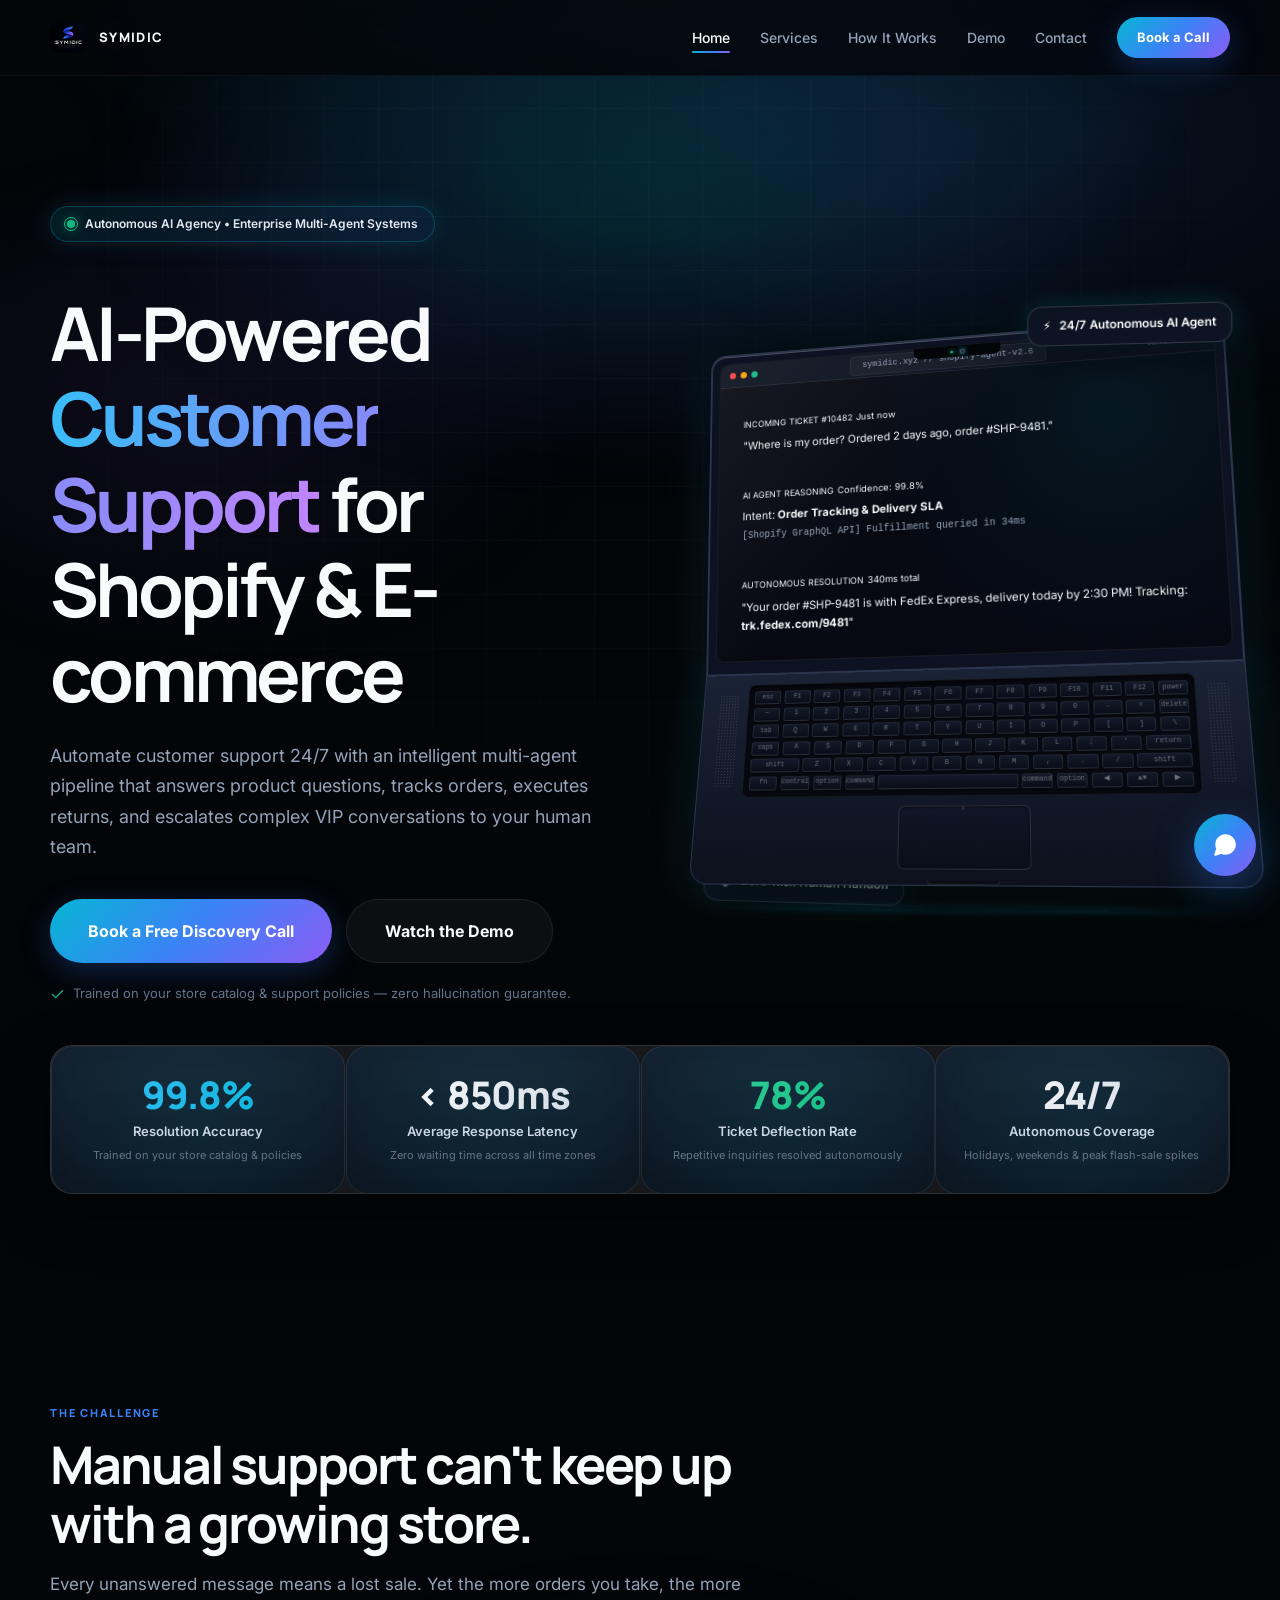
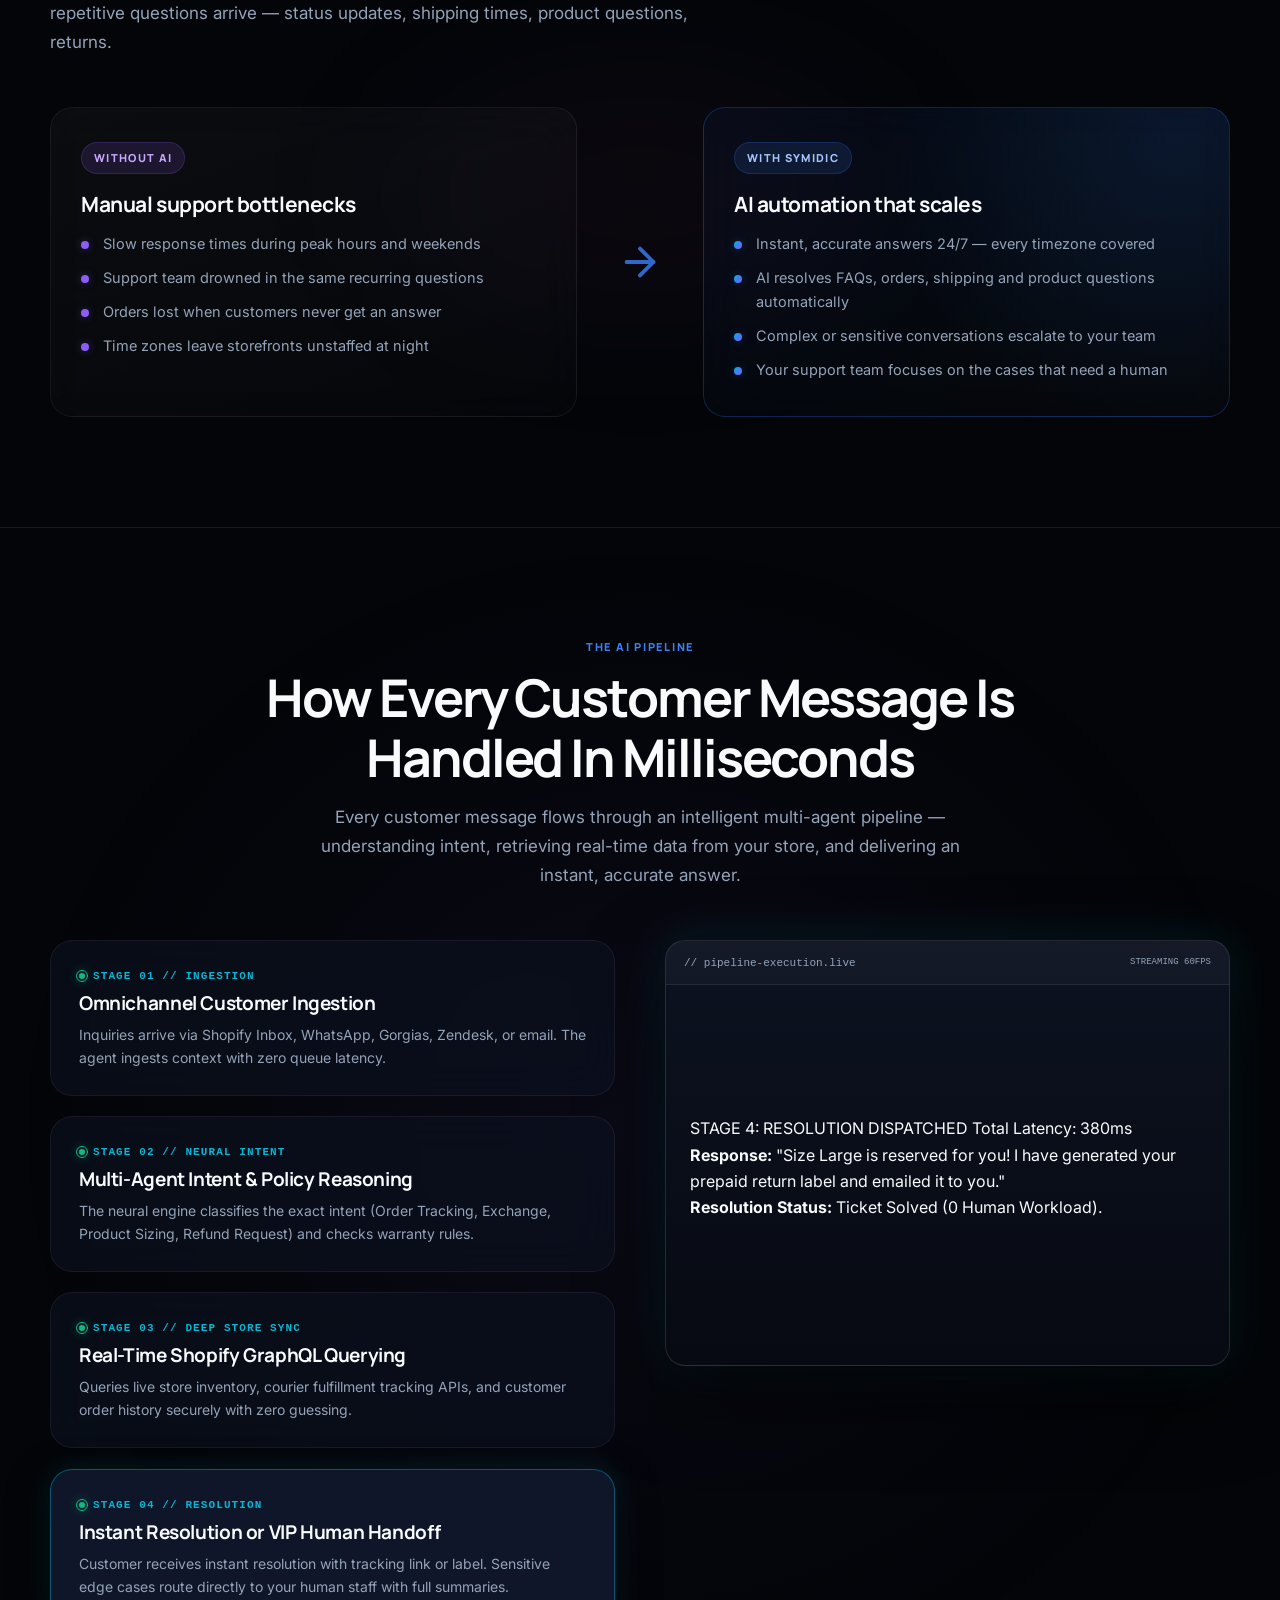
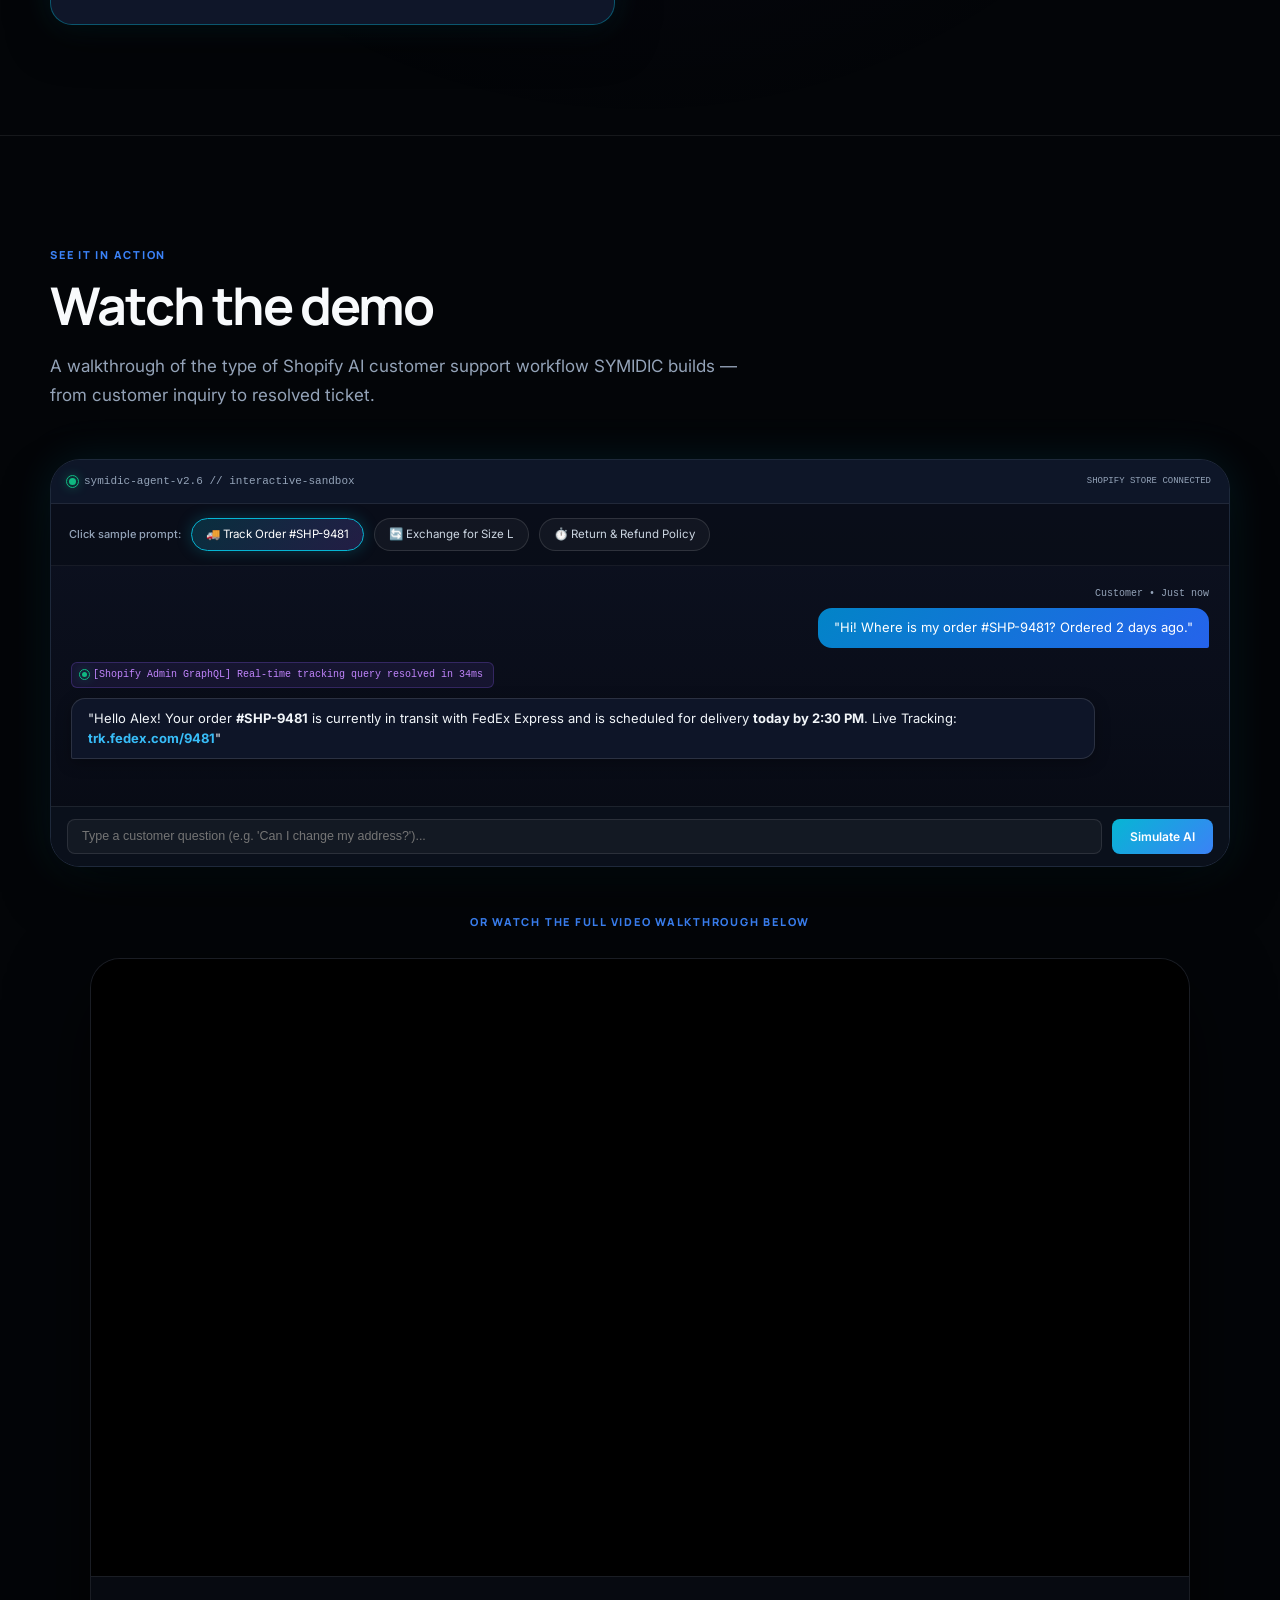
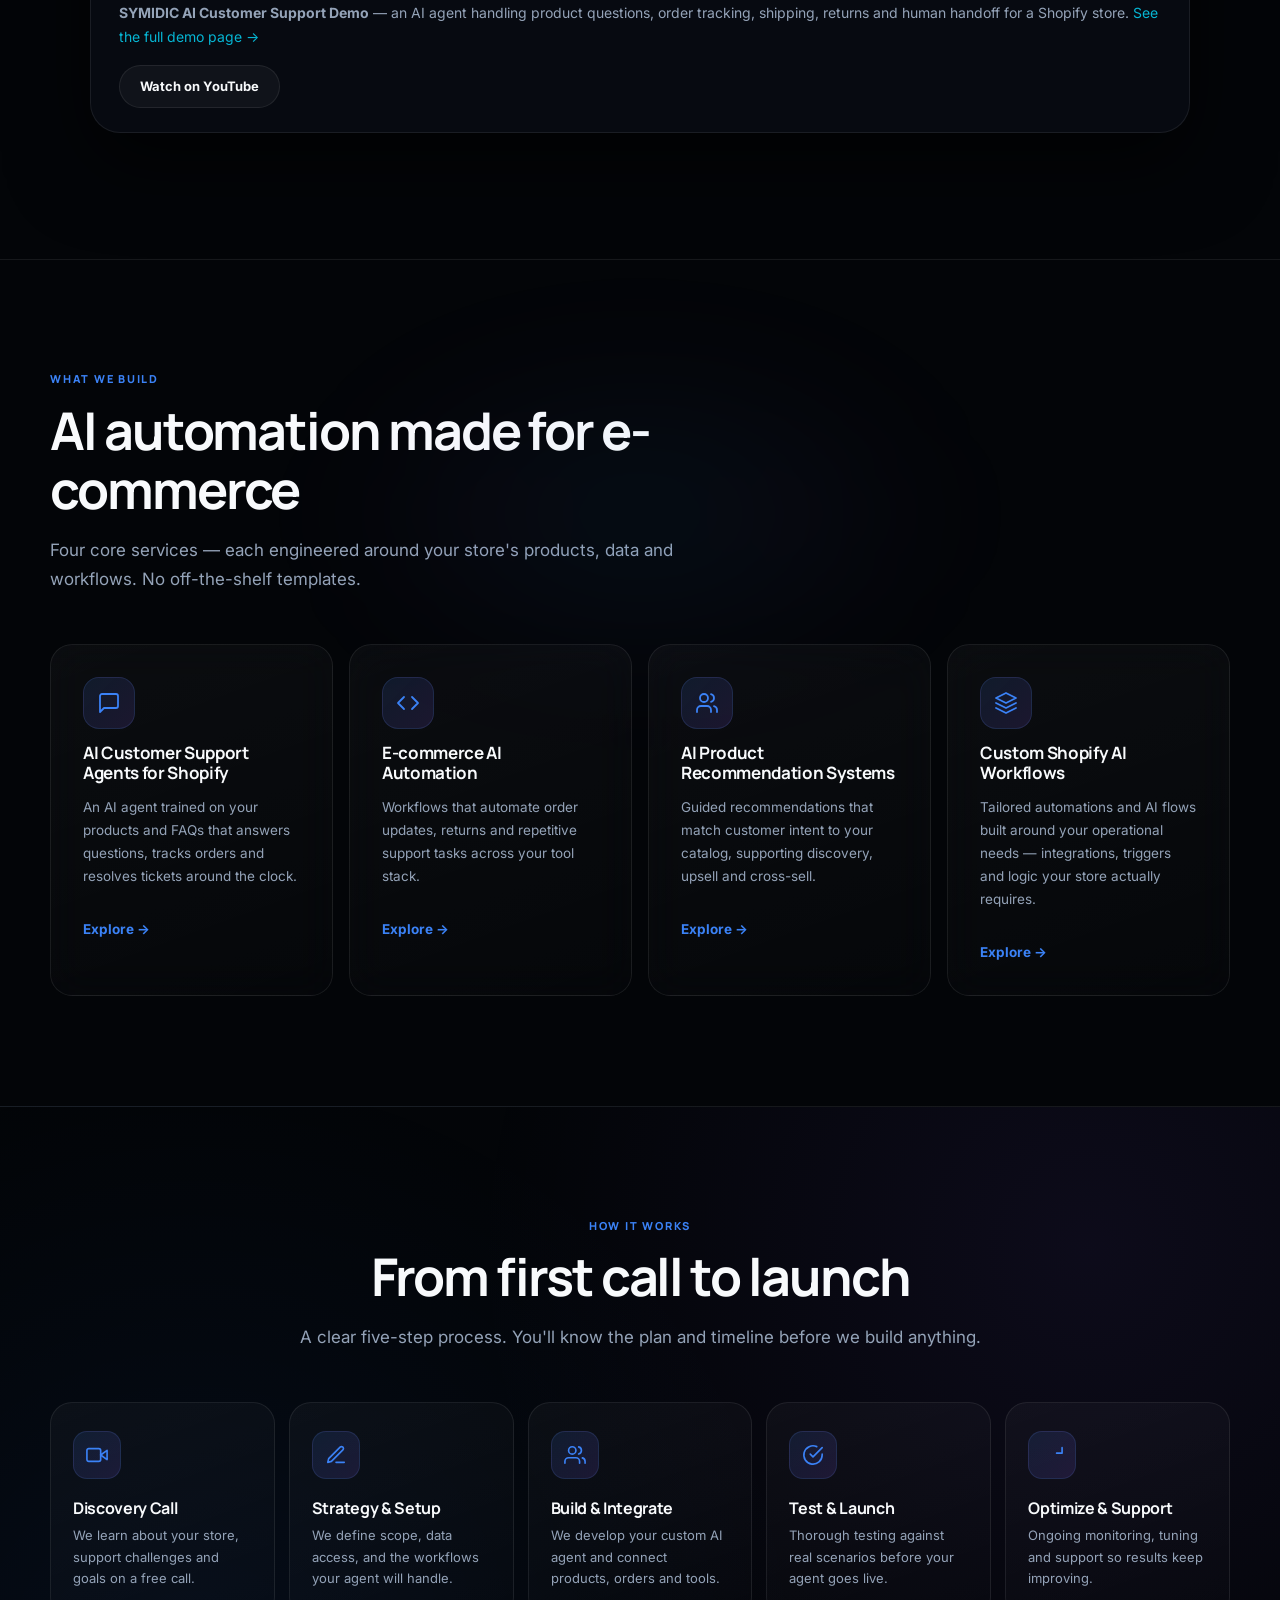
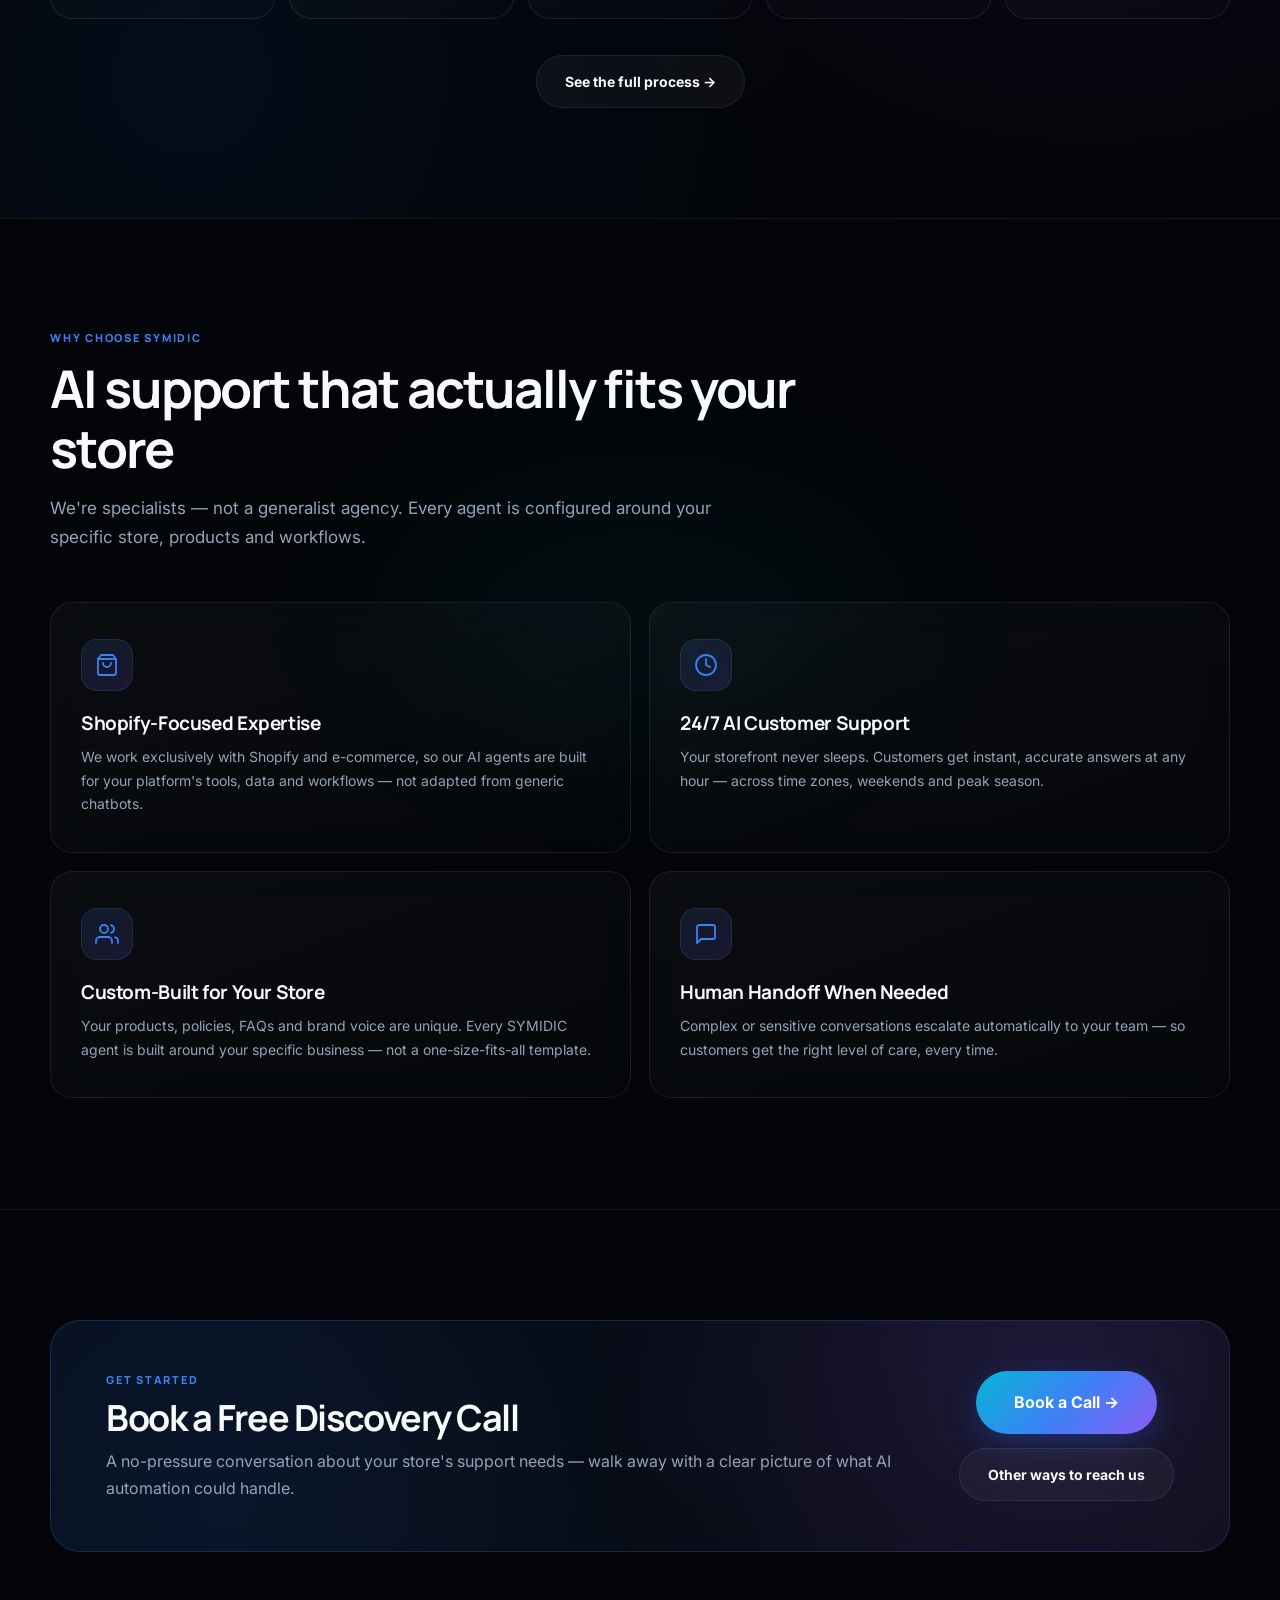
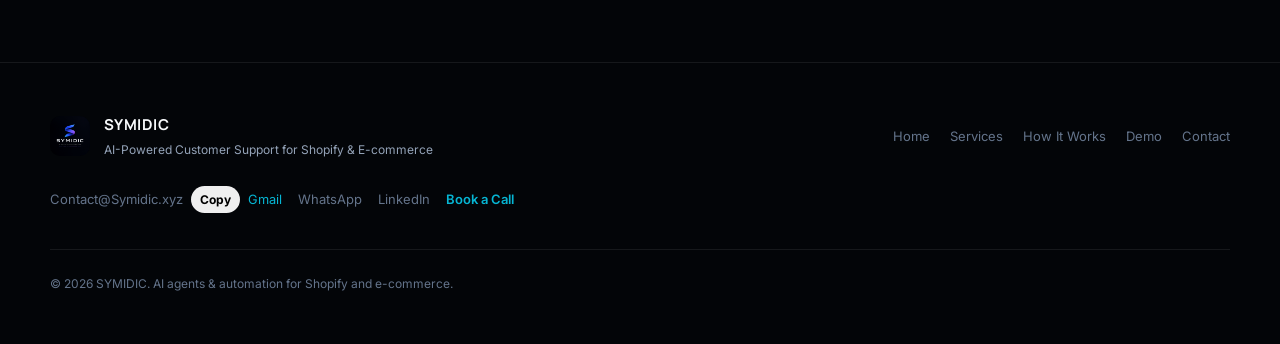
==== commit 8d1e585d: "feat(ui): add 3D card parallax tilt, aurora glow beams, live metric counters, and interactive AI sup" ====
--- a/index.html
+++ b/index.html
@@ -432,6 +432,54 @@
           <p class="section-sub">A walkthrough of the type of Shopify AI customer support workflow SYMIDIC builds — from customer inquiry to resolved ticket.</p>
         </div>
 
+        <!-- Interactive Live AI Support Sandbox (Test Drive) -->
+        <div class="sandbox-deck reveal">
+          <div class="sandbox-header">
+            <div style="display:flex;align-items:center;gap:8px;">
+              <span class="pulse-emerald" style="width:7px;height:7px;"></span>
+              <span>symidic-agent-v2.6 // interactive-sandbox</span>
+            </div>
+            <span class="event-tag emerald" style="font-size:9px;">SHOPIFY STORE CONNECTED</span>
+          </div>
+
+          <div class="sandbox-controls">
+            <span style="font-size:11px;color:var(--muted);font-weight:500;">Click sample prompt:</span>
+            <button type="button" class="sandbox-chip active" data-q="track">🚚 Track Order #SHP-9481</button>
+            <button type="button" class="sandbox-chip" data-q="exchange">🔄 Exchange for Size L</button>
+            <button type="button" class="sandbox-chip" data-q="return">⏱️ Return &amp; Refund Policy</button>
+          </div>
+
+          <div class="sandbox-terminal" id="sandbox-stream">
+            <!-- User message -->
+            <div class="msg-row user">
+              <span style="font-size:10px;color:var(--muted);font-family:var(--font-mono);">Customer • Just now</span>
+              <div class="msg-bubble user" id="sandbox-user-msg">
+                "Hi! Where is my order #SHP-9481? Ordered 2 days ago."
+              </div>
+            </div>
+
+            <!-- Agent reasoning & message -->
+            <div class="msg-row agent" id="sandbox-agent-row">
+              <div class="reasoning-pill" id="sandbox-reasoning">
+                <span class="pulse-emerald" style="width:5px;height:5px;"></span>
+                <span>[Shopify Admin GraphQL] Real-time tracking query resolved in 34ms</span>
+              </div>
+              <div class="msg-bubble agent" id="sandbox-agent-msg">
+                "Hello Alex! Your order <strong>#SHP-9481</strong> is currently in transit with FedEx Express and is scheduled for delivery <strong>today by 2:30 PM</strong>. Live Tracking: <strong style='color:#38bdf8;'>trk.fedex.com/9481</strong>"
+              </div>
+            </div>
+          </div>
+
+          <div class="sandbox-input-bar">
+            <input type="text" class="sandbox-input" id="sandbox-custom-input" placeholder="Type a customer question (e.g. 'Can I change my address?')..." />
+            <button type="button" class="sandbox-btn" id="sandbox-send-btn">Simulate AI</button>
+          </div>
+        </div>
+
+        <div style="text-align:center;margin-bottom:24px;">
+          <span class="kicker" style="font-size:11px;">Or watch the full video walkthrough below</span>
+        </div>
+
         <figure class="demo-wrap reveal">
           <div class="video-container">
             <iframe
--- a/assets/css/styles.css
+++ b/assets/css/styles.css
@@ -2130,3 +2130,238 @@
   .section { padding: 40px 0; }
   a { text-decoration: underline; }
 }
+
+
+
+/* ==============================================================================
+   4 ELITE UPGRADES: 3D CARD PARALLAX, AURORA GLOW & INTERACTIVE SANDBOX
+   ============================================================================== */
+
+/* 1. Aurora Background Cyber Glow */
+.section {
+  position: relative;
+}
+.section#services::before,
+.section#problem::before,
+.section#why::before {
+  content: "";
+  position: absolute;
+  top: 30%;
+  left: 50%;
+  transform: translate(-50%, -50%);
+  width: 650px;
+  height: 340px;
+  background: radial-gradient(ellipse at center, rgba(6,182,212,0.07) 0%, rgba(139,92,246,0.04) 40%, transparent 70%);
+  filter: blur(65px);
+  pointer-events: none;
+  z-index: 0;
+  animation: aurora-drift 14s ease-in-out infinite alternate;
+}
+.section#problem::before {
+  top: 60%;
+  background: radial-gradient(ellipse at center, rgba(239,68,68,0.05) 0%, rgba(139,92,246,0.04) 45%, transparent 70%);
+  animation-duration: 18s;
+}
+.section#why::before {
+  top: 40%;
+  background: radial-gradient(ellipse at center, rgba(16,185,129,0.06) 0%, rgba(6,182,212,0.04) 45%, transparent 70%);
+  animation-duration: 16s;
+}
+
+@keyframes aurora-drift {
+  0% { transform: translate(-50%, -50%) rotate(0deg) scale(0.95); }
+  50% { transform: translate(-46%, -54%) rotate(180deg) scale(1.1); }
+  100% { transform: translate(-50%, -50%) rotate(360deg) scale(0.95); }
+}
+
+/* 2. 3D Card Parallax Tilt Styles */
+.service-card,
+.why-card,
+.metric-card,
+.ps-card,
+.scrolly-card {
+  transform-style: preserve-3d;
+  will-change: transform;
+  transition: transform 0.15s cubic-bezier(0.16, 1, 0.3, 1), box-shadow 0.25s ease, border-color 0.25s ease;
+  position: relative;
+  z-index: 1;
+}
+
+.service-card:hover,
+.why-card:hover,
+.metric-card:hover {
+  box-shadow: 0 20px 45px -10px rgba(0,0,0,0.7), 0 0 35px rgba(6,182,212,0.18);
+  border-color: rgba(6,182,212,0.35);
+}
+
+.service-card h3,
+.why-card h3,
+.service-card p,
+.why-card p,
+.svc-icon,
+.why-icon {
+  transform: translateZ(18px);
+  transition: transform 0.2s ease;
+}
+
+/* 3. Interactive Live AI Support Sandbox */
+.sandbox-deck {
+  margin-bottom: 40px;
+  background: linear-gradient(180deg, #0d1222 0%, #070a13 100%);
+  border: 1px solid #1e293b;
+  border-radius: var(--radius-xl);
+  overflow: hidden;
+  box-shadow: 0 25px 60px -15px rgba(0,0,0,0.8), 0 0 45px rgba(6,182,212,0.12);
+  transform-style: preserve-3d;
+}
+
+.sandbox-header {
+  padding: 12px 18px;
+  background: rgba(15,23,42,0.85);
+  border-bottom: 1px solid rgba(255,255,255,0.08);
+  display: flex;
+  align-items: center;
+  justify-content: space-between;
+  font-family: var(--font-mono);
+  font-size: 11px;
+  color: var(--muted);
+}
+
+.sandbox-controls {
+  padding: 14px 18px;
+  background: rgba(8,12,22,0.7);
+  border-bottom: 1px solid rgba(255,255,255,0.06);
+  display: flex;
+  flex-wrap: wrap;
+  gap: 10px;
+  align-items: center;
+}
+
+.sandbox-chip {
+  padding: 6px 14px;
+  border-radius: 20px;
+  background: rgba(255,255,255,0.04);
+  border: 1px solid rgba(255,255,255,0.12);
+  color: #cbd5e1;
+  font-size: 11.5px;
+  cursor: pointer;
+  transition: all 0.2s ease;
+  user-select: none;
+}
+
+.sandbox-chip:hover {
+  background: rgba(6,182,212,0.12);
+  border-color: #06b6d4;
+  color: #fff;
+  transform: translateY(-1px);
+}
+
+.sandbox-chip.active {
+  background: linear-gradient(135deg, rgba(6,182,212,0.2), rgba(139,92,246,0.2));
+  border-color: #06b6d4;
+  color: #fff;
+  box-shadow: 0 0 15px rgba(6,182,212,0.25);
+}
+
+.sandbox-terminal {
+  padding: 20px;
+  min-height: 240px;
+  display: flex;
+  flex-direction: column;
+  gap: 14px;
+}
+
+.msg-row {
+  display: flex;
+  flex-direction: column;
+  gap: 6px;
+  max-width: 90%;
+  animation: fade-in-up 0.3s ease-out;
+}
+
+.msg-row.user {
+  align-self: flex-end;
+  align-items: flex-end;
+}
+
+.msg-row.agent {
+  align-self: flex-start;
+  align-items: flex-start;
+}
+
+.msg-bubble {
+  padding: 10px 16px;
+  border-radius: 14px;
+  font-size: 13px;
+  line-height: 1.5;
+}
+
+.msg-bubble.user {
+  background: linear-gradient(135deg, #0284c7, #2563eb);
+  color: #fff;
+  border-radius: 14px 14px 2px 14px;
+}
+
+.msg-bubble.agent {
+  background: rgba(15,23,42,0.95);
+  border: 1px solid rgba(255,255,255,0.12);
+  color: #f1f5f9;
+  border-radius: 14px 14px 14px 2px;
+  box-shadow: 0 4px 15px rgba(0,0,0,0.3);
+}
+
+.reasoning-pill {
+  display: inline-flex;
+  align-items: center;
+  gap: 6px;
+  padding: 4px 10px;
+  background: rgba(139,92,246,0.1);
+  border: 1px solid rgba(139,92,246,0.25);
+  border-radius: 6px;
+  font-family: var(--font-mono);
+  font-size: 10px;
+  color: #c084fc;
+  margin-bottom: 4px;
+}
+
+.sandbox-input-bar {
+  padding: 12px 16px;
+  background: rgba(11,16,28,0.95);
+  border-top: 1px solid rgba(255,255,255,0.08);
+  display: flex;
+  gap: 10px;
+}
+
+.sandbox-input {
+  flex: 1;
+  background: rgba(255,255,255,0.04);
+  border: 1px solid rgba(255,255,255,0.1);
+  border-radius: var(--radius-sm);
+  padding: 8px 14px;
+  color: #fff;
+  font-size: 12.5px;
+  outline: none;
+  transition: border-color 0.2s ease;
+}
+
+.sandbox-input:focus {
+  border-color: #06b6d4;
+  box-shadow: 0 0 10px rgba(6,182,212,0.2);
+}
+
+.sandbox-btn {
+  padding: 8px 18px;
+  background: linear-gradient(135deg, #06b6d4, #3b82f6);
+  border: none;
+  border-radius: var(--radius-sm);
+  color: #fff;
+  font-size: 12px;
+  font-weight: 600;
+  cursor: pointer;
+  transition: opacity 0.2s ease, transform 0.2s ease;
+}
+
+.sandbox-btn:hover {
+  opacity: 0.92;
+  transform: translateY(-1px);
+}
